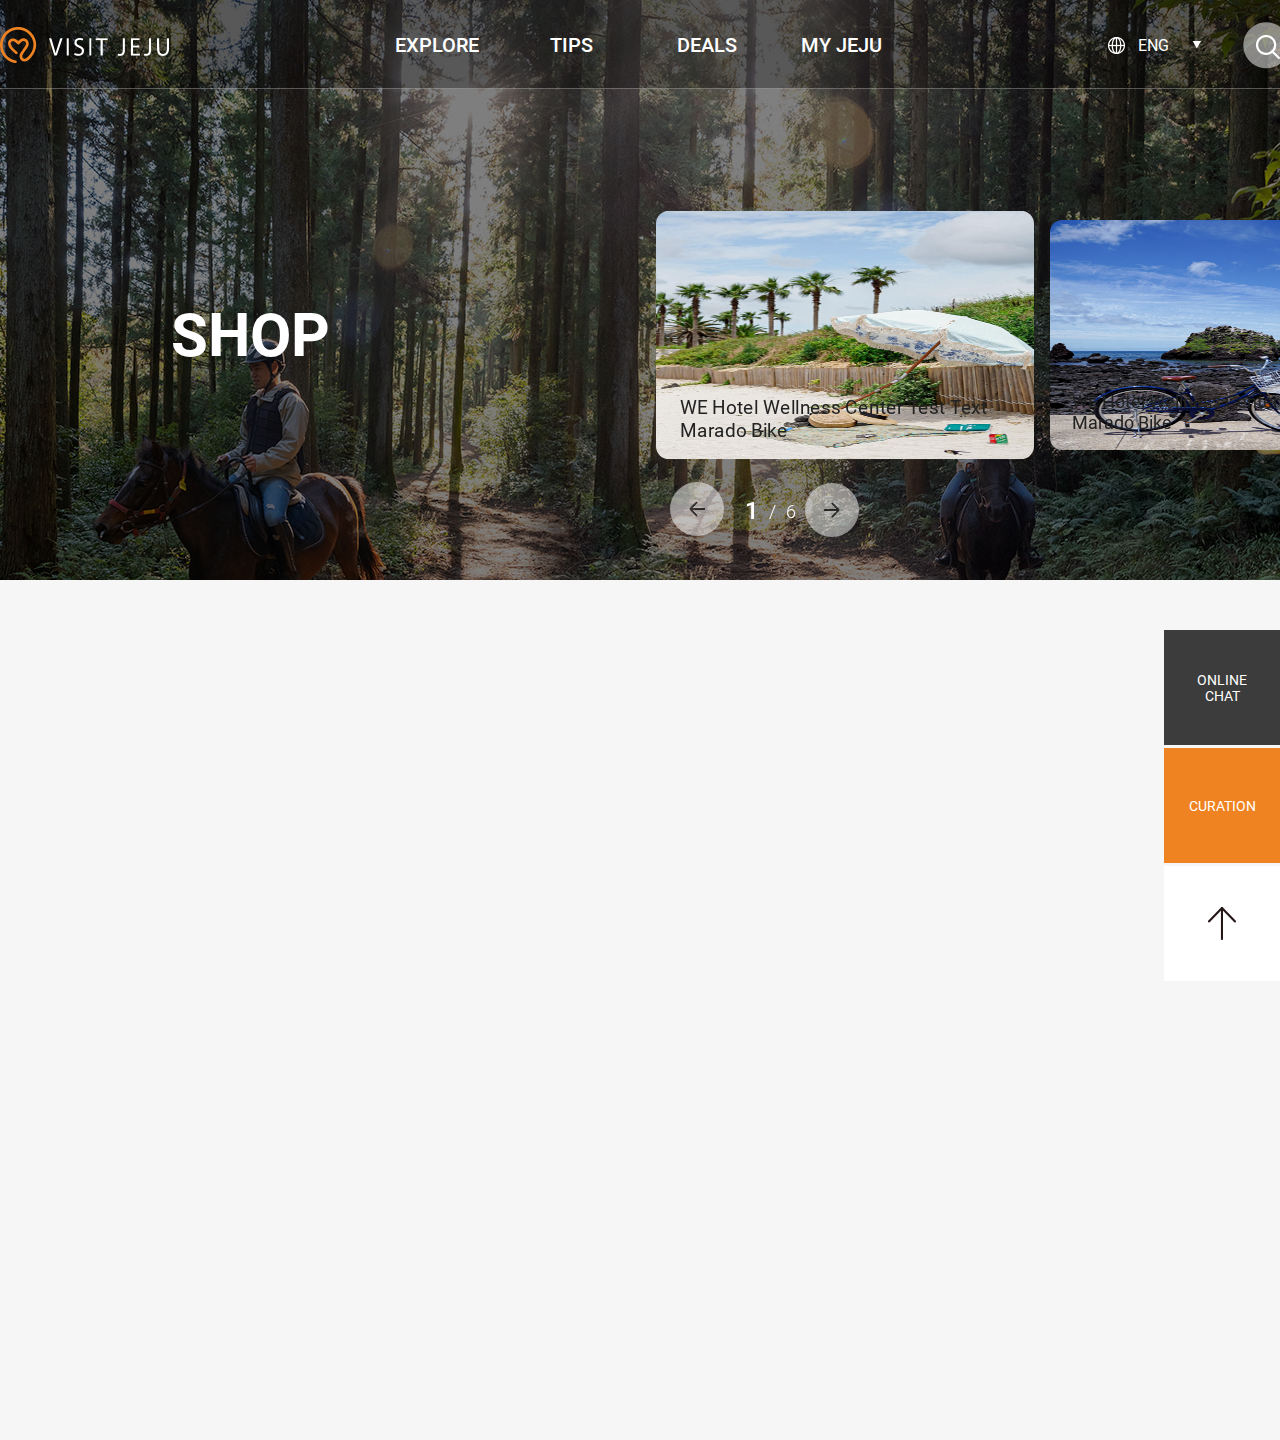
==== sub.html @ ca95b4e3 "css 정리" ====
<!DOCTYPE html>
<html lang="ko">

<head>
	<meta charset="utf-8">
	<title>VISIT JEJU</title>
	<meta http-equiv="X-UA-Compatible" content="IE=edge">
	<meta name="viewport" content="width=device-width, initial-scale=1" />
	<meta name="author" content="VISIT JEJU" />
	<meta name="subject" content="VISIT JEJU">
	<meta name="keywords" content="VISIT JEJU">
	<meta name="description" content="VISIT JEJU">

	<meta property="og:title" content="VISIT JEJU" />
	<meta property="og:description" content="VISIT JEJU" />
	<meta property="og:type" content="website" />
	<meta property="og:url" content="" />
	<link rel="stylesheet" href="js/lib/swiper.min.css">
	<link rel="stylesheet" href="js/lib/owl.carousel.min.css">
	<link rel="stylesheet" href="js/lib/owl.theme.default.min.css"> 
	<link rel="stylesheet" href="styles-overseas/common/general.css">

	<!-- Common Library -->
	<script type="text/javascript" src="js/lib/jquery-3.4.1.min.js"></script>
	<script type="text/javascript" src="js/lib/swiper.min.js"></script>
	<script type="text/javascript" src="js/lib/owl.carousel.js"></script>
	<script type="text/javascript" src="js/ui.js"></script>
</head>

<body class="sub">
	<div class="wrapper">
		<!-- header -->
		<header class="header">
			<div class="inner-conts">
				<h1 class="logo"><a href="#none">VISIT JEJU</a></h1>
				<!-- GNB -->
				<nav id="gnb">
					<ul class="depth01">
						<li>
							<a href="#none">EXPLORE</a>
							<div class="depth02">
								<ul>
									<li><a href="#none"><img src="image/nav_01.png" alt=""><span>Nature</span></a></li>
									<li><a href="#none"><img src="image/nav_02.png" alt=""><span>Attraction</span></a></li>
									<li><a href="#none"><img src="image/nav_03.png" alt=""><span>Art&Culture</span></a></li>
									<li><a href="#none"><img src="image/nav_04.png" alt=""><span>Experience</span></a></li>
									<li><a href="#none"><img src="image/nav_05.png" alt=""><span>Festival &Event</span></a></li>
									<li><a href="#none"><img src="image/nav_06.png" alt=""><span>Food&Drink</span></a></li>
									<li><a href="#none"><img src="image/nav_07.png" alt=""><span>Stay</span></a></li>
									<li><a href="#none"><img src="image/nav_08.png" alt=""><span>Shop</span></a></li>
								</ul>
							</div>
						</li>
						<li>
							<a href="#none">TIPS</a>
							<div class="depth02">
								<ul>
									<li><a href="#none"><img src="image/nav2_01.png" alt=""><span>About Jeju</span></a></li>
									<li><a href="#none"><img src="image/nav2_02.png" alt=""><span>Access</span></a></li>
									<li><a href="#none"><img src="image/nav2_03.png" alt=""><span>Travel Pointers</span></a></li>
									<li><a href="#none"><img src="image/nav2_04.png" alt=""><span>Itineraries</span></a></li>
									<li><a href="#none"><img src="image/nav2_05.png" alt=""><span>Guide & Maps</span></a></li>
									<li><a href="#none"><img src="image/nav2_06.png" alt=""><span>Multimedia</span></a></li>
									<li><a href="#none"><img src="image/nav2_07.png" alt=""><span>News</span></a></li>
									<li><a href="#none"><img src="image/nav2_08.png" alt=""><span>Theme Map</span></a></li>
								</ul>
							</div>
						</li>
						<li>
							<a href="#none">DEALS</a>
							<div class="depth02">
								<ul>
									<li><a href="#none"><img src="image/nav3_01.png" alt=""><span>EVPASS</span></a></li>
									<li><a href="#none"><img src="image/nav3_02.png" alt=""><span>Dazayo</span></a></li>
									<li><a href="#none"><img src="image/nav3_03.png" alt=""><span>YourFarm</span></a></li>
									<li><a href="#none"><img src="image/nav3_04.png" alt=""><span>ZERO POINT TRAIL</span></a></li>
									<li><a href="#none"><img src="image/nav3_05.png" alt=""><span>LugStay</span></a></li>
									<li><a href="#none"><img src="image/nav3_06.png" alt=""><span>Jeju Horse Lab</span></a></li>
									<li><a href="#none"><img src="image/nav3_07.png" alt=""><span>DiscoveryJEJU</span></a></li>
									<li><a href="#none"><img src="image/nav3_08.png" alt=""><span>UMU</span></a></li>
								</ul>
							</div>
						</li>
						<li>
							<a href="#none">MY JEJU</a>
							<div class="depth02">
								<ul class="menu4-wrap">
									<li><a href="#none"><img src="image/nav4_01.png" alt=""><span>My Profile</span></a></li>
									<li><a href="#none"><img src="image/nav4_02.png" alt=""><span>My Trip</span></a></li>
									<li><a href="#none"><img src="image/nav4_03.png" alt=""><span>My Map</span></a></li>
									<li><a href="#none"><img src="image/nav4_04.png" alt=""><span>My Place</span></a></li>
									<li><a href="#none"><img src="image/nav4_05.png" alt=""><span>My Itineraries</span></a></li>
									<li><a href="#none"><img src="image/nav4_06.png" alt=""><span>Reviews</span></a></li>
								</ul>
							</div>
						</li>
					</ul>
				</nav>
				<!--// GNB -->

				<div class="language-wrap">
					<button type="button" class="language-btn">ENG</button>
					<div class="select">
						<a href="#none">ENG</a>
						<a href="#none">KOR</a>
					</div>
					<button type="button" class="btn-search"><i class="hidden">search</i></button>
				</div>
			</div>


			<!--검색-->
			<div class="search-wrap">
				<div class="inner">
					<p class="hidden">LOOKING FOR SOMETHING?</p>
					<div class="search-area">
						<div class="search-form">
							<p><input type="text" id="search-inp" placeholder="Enter a search term"></p>
							<button type="button"><i class="hidden">search</i></button>
						</div>

						<div class="tag-area">
							<div class="inner">
								<div class="tag-wrap">
									<button type="button">#surfing</button>
									<button type="button">#hydrangea</button>
									<button type="button">#publicbus</button>
									<button type="button">#WorldHeritageFestival</button>
									<button type="button">#ViewPoint</button>
									<button type="button">#olletracking	</button>
									<button type="button">#surfing</button>
									<button type="button">#hydrangea</button>
									<button type="button">#publicbus</button>
									<button type="button">#WorldHeritageFestival</button>
									<button type="button">#surfing</button>
									<button type="button">#hydrangea</button>
									<button type="button">#publicbus</button>
									<button type="button">#WorldHeritageFestival</button>
									<button type="button">#ViewPoint</button>
									<button type="button">#olletracking	</button>
									<button type="button">#surfing</button>
									<button type="button">#hydrangea</button>
									<button type="button">#publicbus</button>
									<button type="button">#WorldHeritageFestival</button>
								</div>
								<div class="btrn-wrap">
									<button type="button" class="btn-more"><i>MORE +</i></button>
								</div>
							</div>
						</div>
					</div>
					<button type="button" class="btn-close"><i class="hidden">close</i></button>
				</div>
			</div>
			<!--// 검색 -->
		</header>
		<!--  // header -->

		<div class="sub-visual-wrap">

			<div class="visualView">
				<div class="outline">
					<div class="item-wrap-bg wrap01">
						<div class="item-wrap">
							<p>
								<span>
									<strong>SHOP</strong>
								</span> 
							</p>
							<div class="slide-wrap"> 
								<!--visualthumb01-->
								<div class="swiper-container visual-thumb visualthumb01">
									<div class="swiper-wrapper">
										<div class="swiper-slide">
											<a href="#none">
												<img src="image/temp/img_4.png" alt="">
												<p>WE Hotel Wellness Center Test Text
													Marado Bike</p>
											</a>
										</div>
										<div class="swiper-slide">
											<a href="#none">
												<img src="image/temp/img_5.png" alt="">
												<p>WE Hotel Wellness Center Test Text
													Marado Bike</p>
											</a>
										</div>
										<div class="swiper-slide">
											<a href="#none">
												<img src="image/temp/img_6.png" alt="">
												<p>#Suwolbong</p>
											</a>
										</div>
										<div class="swiper-slide">
											<a href="#none">
												<img src="image/temp/img_6.png" alt="">
												<p>#Suwolbong</p>
											</a>
										</div> 
										<div class="swiper-slide">
											<a href="#none">
												<img src="image/temp/img_6.png" alt="">
												<p>#Suwolbong</p>
											</a>
										</div> 
										<div class="swiper-slide">
											<a href="#none">
												<img src="image/temp/img_4.png" alt="">
												<p>#Suwolbong</p>
											</a>
										</div>
									</div>
									<div class="swiper-buttons">
										<div class="swiper-button-prev"></div>
										<div class="swiper-button-next"></div>
									</div>
									<div class="swiper-pagination"></div>
								</div>
								<!--// visualthumb01-->
							</div>
						</div>
					</div>
				</div>

			</div>
		</div>

		<!-- container -->
		<div class="container">

			서브임미다

		</div>
		<!--  // container -->

		<div id="quick01" class="quick-wrap">
			<button type="button" class="btn-online"><i>ONLINE<br>CHAT</i></button>
			<button type="button" class="btn-curation"><i>CURATION</i></button>
			<button type="button" class="btn-top"><i class="hidden">TOP</i></button>
			<div class="curation-cont">
				<p>If you input some basic information below, we will provide you with big data-based recommended travel information.</p>
				<div class="gender-wrap">
					<strong>GENDER</strong>
					<input type="radio" id="radio" name="radio"><label for="radio">Male</label>
					<input type="radio" id="radio1" name="radio"><label for="radio1">Female</label>
				</div>
				<div class="age-wrap">
					<strong>AGE</strong>
					<input type="radio" id="radio2" name="radio2"><label for="radio2">10s</label>
					<input type="radio" id="radio3" name="radio2"><label for="radio3">20s</label>
					<input type="radio" id="radio4" name="radio2"><label for="radio4">30s</label>
					<input type="radio" id="radio5" name="radio2"><label for="radio5">40s</label>
					<input type="radio" id="radio6" name="radio2"><label for="radio6">50s</label>
					<input type="radio" id="radio7" name="radio2"><label for="radio7">over 60</label>
				</div>
				<button type="button" class="btn-close"><i class="hidden">close</i></button>
			</div>
		</div>


		<!-- footer -->
		<footer class="footer">
			<div class="footer-info">
				<div class="footer-inner">
					<div class="phone-area">
						<strong>Jeju Tourist Information Center</strong>
						<p>
							<em>064)</em>
							<strong>740-6000</strong>
						</p>
						<div class="icon-menu">
							<a href="#none"><span>menu1</span></a>
							<a href="#none"><span>menu2</span></a>
							<a href="#none"><span>menu3</span></a>
							<a href="#none"><span>menu4</span></a>
							<a href="#none"><span>menu5</span></a>
						</div>
					</div>
					<div class="foot-nav">
						<ul class="depth01">
							<li>
								<a href="#none">EXPLORE</a>
								<ul class="depth02">
									<li><a href="#none">Nature</a></li>
									<li><a href="#none">Cities</a></li>
									<li><a href="#none">Art&Culture</a></li>
									<li><a href="#none">Experience</a></li>
									<li><a href="#none">Festival &Event</a></li>
									<li><a href="#none">Food&Drink</a></li>
									<li><a href="#none">Stay</a></li>
									<li><a href="#none">Shop</a></li>
								</ul>
							</li>
							<li>
								<a href="#none">TIPS</a>
								<ul class="depth02">
									<li><a href="#none">About Jeju
									<li><a href="#none">How to Come to jeju</a></li>
									<li><a href="#none">Jeju Tour Information</a></li>
									<li><a href="#none">Jeju Tips</a></li>
									<li><a href="#none">Itineraries</a></li>
									<li><a href="#none">Guide&Maps</a></li>
									<li><a href="#none">Jeju Videos</a></li>
									<li><a href="#none">Night Life</a></li>
								</ul>
							</li>
							<li>
								<a href="#none">DEALS</a>
								<ul class="depth02">
									<li><a href="#none">J - Startup</a></li>
								</ul>
							</li>
							<li>
								<a href="#none">MY JEJU</a>
								<ul class="depth02">
									<li><a href="#none">My Profile</a></li>
									<li><a href="#none">My Trip</a></li>
									<li><a href="#none">My Map</a></li>
									<li><a href="#none">My Place</a></li>
									<li><a href="#none">My Itineraries</a></li>
									<li><a href="#none">Reviews</a></li>
								</ul>
							</li>
						</ul>
					</div>
				</div>
			</div>

			<div class="inner">
				<div class="foot-menu-wrap">
					<ul class="foot-menu">
						<li><a href="#none">Terms of Use</a></li>
						<li><a href="#none">Jeju Tourism Inquiries</a></li>
						<li><a href="#none">Use of Jeju tourism photos</a></li>
						<li><a href="#none">Jeju News</a></li>
					</ul>
					<p>Jeju Welcome Center, 23 Seondeok-ro, Jeju City, Jeju Special Self-Governing Province 63122, Republic of Korea<br>
						Tourist inquiries: Jeju Tourism OrganizationTel : 064-740-6000~1FAX : 064-740-6090Business registration number: 616-82-21432<br>
						Report tourism inconveniences: Dial 120 (no prefix required) for Jeju Information Call Center</p>
					<p class="color">Copyright©Jeju Tourism Organization, All rights reserved.</p>
					<p class="color">Please note that the JTO does not permit the unauthorized collection of email addresses posted on our website <br>
						by anyone through e-mail collection programs or other technical devices without proper approval. <br>
						Those who violate this provision will be subject to criminal punishment under the Act on Information Communications Network.</p>
				</div>

				<div class="foot-info">
					 <div class="sns-area">
						 <p>VISIT JEJU APP</p>
						 <a href="#none" class="android">Android</a>
						 <a href="#none" class="ios">IOS</a>
					 </div>
					 <div class="banner-area">
						 <img src="image/foot_icon.png" alt="">
					 </div>
				</div>
			</div>
		</footer>
		<!--// footer -->
	</div>


	<script>
	// (doc: https://swiperjs.com/api/)
	// notice
	var swiper = new Swiper(".noticeSwiper", {
		direction: "vertical",
		navigation: {
			nextEl: ".noticeSwiper .swiper-button-next",
			prevEl: ".noticeSwiper .swiper-button-prev",
		},
		pagination: {
		el: ".swiper-pagination",
		clickable: false,
		},
	});

	// Tourist
	let swiperLeng2 = $('.townSwiper .swiper-slide').length;//데이터 갯수
	$('.townSwiper .total-number').text(swiperLeng2);
	var swiper = new Swiper(".townSwiper", {
		slidesPerView: "auto",
		centeredSlides: true,
		spaceBetween: 30,

		loop: false,
		navigation: {
			nextEl: ".townSwiper .swiper-button-next",
			prevEl: ".townSwiper .swiper-button-prev",
		},
		on: {
			slideChangeTransitionStart: function () {
				let currentIndex = $('.townSwiper .swiper-slide-active').index();
				if (currentIndex === (swiperLeng2 + 1)) { currentIndex = 1 }
				$('.townSwiper .current-number').text(currentIndex + 1);
			}
		},
	});

	// wellness
	var swiper = new Swiper(".wellnessSwiper", {
		loop: false,
		spaceBetween: 0,
		slidesPerView: 4,
		freeMode: true,
		watchSlidesProgress: true,
	});
      var swiper2 = new Swiper(".wellnessSwiper2", {
        loop: false,
        spaceBetween: 0,
		pagination: {
			el: '.swiper-pagination',
		},
        navigation: {
          nextEl: ".wellnessSwiper2 .swiper-button-next",
          prevEl: ".wellnessSwiper2 .swiper-button-prev",
        },
        thumbs: {
          swiper: swiper,
        },
    });



	// visual 
	var swiper = new Swiper(".visualthumb01", {
		slidesPerView: "auto",
        loop: true,
        spaceBetween: 0, 
		pagination: {
			el: '.visualthumb01 .swiper-pagination',
			type: "fraction",
		},
        navigation: {
          nextEl: ".visualthumb01 .swiper-button-next",
          prevEl: ".visualthumb01 .swiper-button-prev",
        }, 
    });
 
	</script>

</body>

</html>
---- styles-overseas/common/general.css ----
@charset "UTF-8";
@import url("./content_yoon.css");
@import url("./content_ham.css");
@import url("./content_etribe.css");
@import url("./new.css");
@import url("./_modify.css");
@import url("./new_mal_style.css");
@import url("./board.css");
@import url("./hotplace_slide.css");
@import url("./pop_slider.css");
@import url("./add.css");
@font-face {
  font-family: 'Roboto';
  font-style: normal;
  font-weight: 100;
  src: url(../../fonts/Roboto-Thin.woff2) format("woff2"), url(../../fonts/Roboto-Thin.woff) format("woff"), url(../../fonts/Roboto-Thin.otf) format("opentype");
}

@font-face {
  font-family: 'Roboto';
  font-style: normal;
  font-weight: 300;
  src: url(../../fonts/Roboto-Light.woff2) format("woff2"), url(../../fonts/Roboto-Light.woff) format("woff"), url(../../fonts/Roboto-Light.otf) format("opentype");
}

@font-face {
  font-family: 'Roboto';
  font-style: normal;
  font-weight: 400;
  src: url(../../fonts/Roboto-Regular.woff2) format("woff2"), url(../../fonts/Roboto-Regular.woff) format("woff"), url(../../fonts/Roboto-Regular.otf) format("opentype");
}

@font-face {
  font-family: 'Roboto';
  font-style: normal;
  font-weight: 500;
  src: url(../../fonts/Roboto-Medium.woff2) format("woff2"), url(../../fonts/Roboto-Medium.woff) format("woff"), url(../../fonts/Roboto-Medium.otf) format("opentype");
}

@font-face {
  font-family: 'Roboto';
  font-style: normal;
  font-weight: 700;
  src: url(../../fonts/Roboto-Bold.woff2) format("woff2"), url(../../fonts/Roboto-Bold.woff) format("woff"), url(../../fonts/Roboto-Bold.otf) format("opentype");
}

/* nanum square - regular */
@font-face {
  font-family: 'NanumSquare';
  src: url("/fonts/nanumsquarer.eot");
  src: url("/fonts/nanumsquarer.eot?#iefix") format("embedded-opentype"), url("/fonts/nanumsquarer.woff2") format("woff2"), url("/fonts/nanumsquarer.woff") format("woff"), url("/fonts/nanumsquarer.ttf") format("truetype"), url("/fonts/nanumsquarer.svg#nanumsquarerregular") format("svg");
  font-weight: 400;
}

/* nanum square - bold */
@font-face {
  font-family: 'NanumSquare';
  src: url("/fonts/nanumsquareb.eot");
  src: url("/fonts/nanumsquareb.eot?#iefix") format("embedded-opentype"), url("/fonts/nanumsquareb.woff2") format("woff2"), url("/fonts/nanumsquareb.woff") format("woff"), url("/fonts/nanumsquareb.ttf") format("truetype"), url("/fonts/nanumsquareb.svg#nanumsquarebregular") format("svg");
  font-weight: 800;
}

/* 
html, body, blockquote, caption, dl, dd, dt, div, fieldset, form, frame, h1, h2, h3, h4, h5, h6, hr, iframe, input, legend, li, object, ol, p,
pre, q, select, table, textarea, ul, tr, td, button{margin:0; padding:0; font-family: "NanumSquare", "Nanum Gothic", "나눔고딕", "맑은 고딕", "Malgun Gothic", "Open Sans", "Dotum", "돋움", arial, sans-serif}


div.jp, .jp blockquote, .jp body, .jp button, .jp caption, .jp dd, .jp div, .jp dl, .jp dt, .jp fieldset, .jp form, .jp frame, .jp h1, .jp h2, .jp h3, .jp h4, .jp h5, .jp h6, .jp hr, .jp html, .jp iframe, .jp input, .jp legend, .jp li, .jp object, .jp ol, .jp p, .jp pre, .jp q, .jp select, .jp table, .jp td, .jp textarea, .jp tr, .jp ul {
    font-family: “ヒラギノ角ゴ Pro W3”, “Hiragino Kaku Gothic Pro”,Osaka, “メイリオ”, Meiryo, “ＭＳ Ｐゴシック”, NanumSquare, Nanum Gothic, “나눔스퀘어”, “나눔고딕”, “MS PGothic”, “맑은고딕”, “malgun gothic”, “돋움”, dotum, sans-serif;
}
div.en, .en blockquote, .en body, .en button, .en caption, .en dd, .en div, .en dl, .en dt, .en fieldset, .en form, .en frame, .en h1, .en h2, .en h3, .en h4, .en h5, .en h6, .en hr, .en html, .en iframe, .en input, .en legend, .en li, .en object, .en ol, .en p, .en pre, .en q, .en select, .en table, .en td, .en textarea, .en tr, .en ul {
    font-family: "Roboto", “나눔스퀘어”, “나눔고딕”, "NanumGothic", "Malgun Gothic", "맑은고딕", sans-serif;
}
div.cn, .cn blockquote, .cn body, .cn button, .cn caption, .cn dd, .cn div, .cn dl, .cn dt, .cn fieldset, .cn form, .cn frame, .cn h1, .cn h2, .cn h3, .cn h4, .cn h5, .cn h6, .cn hr, .cn html, .cn iframe, .cn input, .cn legend, .cn li, .cn object, .cn ol, .cn p, .cn pre, .cn q, .cn select, .cn table, .cn td, .cn textarea, .cn tr, .cn ul {
    font-family: "Roboto", Arial, "Microsoft Yahei","微软雅黑", STXihei, "华文细黑", “나눔스퀘어”, “나눔고딕”, sans-serif;
}
div.zh, .zh blockquote, .zh body, .zh button, .zh caption, .zh dd, .zh div, .zh dl, .zh dt, .zh fieldset, .zh form, .zh frame, .zh h1, .zh h2, .zh h3, .zh h4, .zh h5, .zh h6, .zh hr, .zh html, .zh iframe, .zh input, .zh legend, .zh li, .zh object, .zh ol, .zh p, .zh pre, .zh q, .zh select, .zh table, .zh td, .zh textarea, .zh tr, .zh ul {
    font-family: "Roboto", Arial, "Microsoft Yahei","微软雅黑", STXihei, "华文细黑", “나눔스퀘어”, “나눔고딕”, sans-serif;
}
div.my, .my blockquote, .my body, .my button, .my caption, .my dd, .my div, .my dl, .my dt, .my fieldset, .my form, .my frame, .my h1, .my h2, .my h3, .my h4, .my h5, .my h6, .my hr, .my html, .my iframe, .my input, .my legmyd, .my li, .my object, .my ol, .my p, .my pre, .my q, .my select, .my table, .my td, .my textarea, .my tr, .my ul {
    font-family: "Roboto", “나눔스퀘어”, “나눔고딕”, "NanumGothic", "Malgun Gothic", "맑은고딕", sans-serif;
} */
html, body {
  height: 100%;
}

html {
  overflow-y: scroll;
  font-size: 10px;
}

html.en {
  font-family: "Roboto", “나눔스퀘어”, “나눔고딕”, "NanumGothic", "Malgun Gothic", "맑은고딕", sans-serif;
}

body {
  font-size: 1.4rem;
  color: #333;
  -webkit-text-size-adjust: none;
}

address, em {
  font-style: normal;
}

caption, legend {
  font-size: 1px;
  line-height: 0;
  height: 0;
  overflow: hidden;
}

a,
a:link,
a:hover,
a:visited,
a:active {
  color: inherit;
  text-decoration: none;
}

ul, ol {
  list-style: none;
}

img, table, fieldset, a {
  border: 0;
}

table {
  width: 100%;
  border: 0;
  border-spacing: 0;
  border-collapse: collapse;
}

article, aside, canvas, details, figcaption, figure, footer, header, hgroup, nav, menu, nav, section {
  display: block;
}

button {
  border: 0;
  background: none;
  font-family: inherit;
  font-size: inherit;
  color: inherit;
  cursor: pointer;
  text-transform: inherit;
}

textarea {
  resize: none;
}

/* reset */
a, abbr, acronym, address, applet, article, aside, audio, b, big, blockquote, body, canvas, caption, center, cite, code, dd, del, details, dfn, div, dl, dt, em, embed, fieldset, figcaption, figure, footer, form,
h1, h2, h3, h4, h5, h6, header, hgroup, html, i, iframe, img, ins, kbd, label, legend, li, mark, menu, nav, object, ol, output, p, pre, q, ruby, s, samp, section, small, span, strike, strong, sub, summary, sup,
table, tbody, td, tfoot, th, thead, time, tr, tt, u, ul, var, video {
  margin: 0;
  padding: 0;
  border: 0;
  -webkit-box-sizing: border-box;
          box-sizing: border-box;
}

article, aside, details, dt, figcaption, figure, footer, header, hgroup, main, menu, nav, section, summary {
  display: block;
}

audio, canvas, progress, video {
  display: inline-block;
  vertical-align: baseline;
}

blockquote, q {
  quotes: none;
}

blockquote:after, blockquote:before, q:after, q:before {
  content: '';
  content: none;
}

hr {
  display: block;
}

ol, ul {
  list-style: none;
}

table {
  border-spacing: 0;
  border-collapse: collapse;
}

abbr[title] {
  border-bottom: 1px dotted;
}

mark {
  background: #ff0;
  color: #000;
}

sub, sup {
  position: relative;
  vertical-align: baseline;
  line-height: 0;
}

sup {
  top: -.5em;
}

sub {
  bottom: -.25em;
}

svg:not(:root) {
  overflow: hidden;
}

pre, textarea {
  overflow: auto;
}

/* --- 기본설정 --- */
* {
  -webkit-box-sizing: border-box;
          box-sizing: border-box;
  -webkit-tap-highlight-color: rgba(0, 0, 0, 0);
}

::-webkit-input-placeholder {
  font-size: inherit;
  color: #888;
}

::-moz-placeholder {
  font-size: inherit;
  opacity: 1;
}

html {
  font-size: 10px;
  height: 100%;
  -ms-text-size-adjust: 100%;
  -webkit-text-size-adjust: 100%;
  scroll-behavior: smooth;
}

body {
  font-size: 1.4rem;
  height: 100%;
  font-family: 'Roboto';
  font-weight: 400;
  color: #222;
}

strong {
  font-weight: 800;
}

em, b, i {
  font-style: normal;
}

a {
  cursor: pointer;
  background-color: transparent;
  color: inherit;
}

a, label, span {
  display: inline-block;
}

a, a:hover {
  text-decoration: none;
}

a, button, [role=button], [role=tab], main.ios {
  cursor: pointer;
}

mark {
  margin: 0;
  padding: 0;
  background-color: transparent;
}

button, input {
  outline: none;
}

/* --- 공통요소 --- */
.block {
  display: block !important;
}

.clearfix {
  *zoom: 1;
}

.clearfix:after, .clearfix:before {
  display: table;
  line-height: 0;
  content: '';
}

.clearfix:after {
  clear: both;
}

.hidden {
  position: absolute;
  overflow: hidden;
  clip: rect(0, 0, 0, 0);
  width: 1px;
  height: 1px;
  margin: -1px;
  padding: 0;
  border: 0;
}

caption {
  overflow: hidden;
  clip: rect(0, 0, 0, 0);
  width: 1px;
  height: 1px;
  margin: -1px;
  padding: 0;
  border: 0;
}

button, html input[type=button], html input[type=reset], html input[type=submit] {
  cursor: pointer;
  -webkit-appearance: button;
  border-radius: 0;
}

button, input, optgroup, select, textarea {
  margin: 0;
  font: inherit;
  color: inherit;
}

button, select {
  text-transform: none;
}

button[disabled], html input[disabled] {
  cursor: default;
}

button::-moz-focus-inner, input::-moz-focus-inner {
  padding: 0;
  border: 0;
}

input {
  line-height: normal;
}

input[type=checkbox], input[type=radio] {
  -webkit-box-sizing: border-box;
          box-sizing: border-box;
  padding: 0;
  vertical-align: middle;
}

input[type=number]::-webkit-inner-spin-button, input[type=number]::-webkit-outer-spin-button {
  height: auto;
}

input[type=search] {
  -webkit-appearance: textfield;
}

input[type=search]::-webkit-search-cancel-button, input[type=search]::-webkit-search-decoration {
  -webkit-appearance: none;
}

optgroup {
  font-weight: bold;
}

label + input {
  margin-left: .4rem;
}

button {
  margin: 0;
  padding: 0;
  cursor: pointer;
  border: 0;
  background: 0 0;
}

input[type=checkout], input[type=radio] {
  margin-right: .4rem;
  padding: .5rem .5rem .3rem;
  border: 0;
}

input[type=search] {
  -webkit-box-sizing: content-box;
          box-sizing: content-box;
}

input[type=file], input[type=number], input[type=password], input[type=tel], input[type=text] {
  width: 100%;
  height: 3.4rem;
  border-radius: .4rem;
  margin: 0;
  padding: 0 1rem;
  border: solid 1px #d6d6e3;
  -webkit-box-shadow: 0 2px 4px 0 rgba(0, 0, 0, 0.04);
          box-shadow: 0 2px 4px 0 rgba(0, 0, 0, 0.04);
}

input:focus {
  border: solid 1px #222;
}

select {
  font-size: 1.6rem;
  font-weight: 500;
  padding: .4rem 3.5rem .4rem 1.2rem;
  border: 0;
  border-radius: .6rem;
  color: #fff;
  -webkit-appearance: none;
     -moz-appearance: none;
          appearance: none;
  background: url("../../image/arrow_down.png") no-repeat 100% 50%;
  outline: none;
}

select::-ms-expand {
  display: none;
}

select[option] {
  color: #000;
}

input[type=checkbox],
input[type=radio] {
  opacity: 0;
  margin-left: 0;
  position: absolute;
  /* z-index:-1 */
}

input[type=radio] + label {
  display: inline-block;
  line-height: 2rem;
  padding: 0 2rem 0 2.6rem;
  cursor: pointer;
  position: relative;
  font-size: 1.4rem;
}

input[type=radio] + label:last-of-type {
  padding: 0 0 0 2.6rem;
}

input[type=radio] + label:after {
  content: '';
  display: inline-block;
  border-radius: 2.4rem;
  width: 2rem;
  height: 2rem;
  position: absolute;
  top: 0;
  left: 0;
  background: url("../../image/icon_radio_off.png") no-repeat 50% 50%;
}

input[type=radio]:checked + label:after {
  background: url("../../image/icon_radio_on.png") no-repeat 50% 50%;
}

input[type=radio]:checked:disabled + label:after,
input[type=radio]:disabled + label:after {
  background: url("../../image/icon_radio_on.png") no-repeat 50% 50%;
}

/* common */
.section h2 {
  font-size: 35px;
  font-weight: 400;
  line-height: 1;
}

.section .info {
  margin-top: 20px;
  font-size: 20px;
  color: #8A8B8B;
  line-height: 1;
}

.section .tab {
  margin-top: 30px;
}

/*padding-top*/
.pt0 {
  padding-top: 0 !important;
}

.pt3 {
  padding-top: 3px !important;
}

.pt4 {
  padding-top: 4px !important;
}

.pt5 {
  padding-top: 5px !important;
}

.pt7 {
  padding-top: 7px !important;
}

.pt8 {
  padding-top: 8px !important;
}

.pt9 {
  padding-top: 9px !important;
}

.pt10 {
  padding-top: 10px !important;
}

.pt15 {
  padding-top: 15px !important;
}

.pt20 {
  padding-top: 20px !important;
}

.pt25 {
  padding-top: 25px !important;
}

.pt30 {
  padding-top: 30px !important;
}

.pt40 {
  padding-top: 40px !important;
}

.pt45 {
  padding-top: 45px !important;
}

.pt50 {
  padding-top: 50px !important;
}

.pt70 {
  padding-top: 70px !important;
}

.pt90 {
  padding-top: 90px !important;
}

/*padding-right*/
.pr0 {
  padding-right: 0px !important;
}

.pr13 {
  padding-right: 13px !important;
}

.pr20 {
  padding-right: 20px !important;
}

.pr70 {
  padding-right: 70px !important;
}

/*padding-bottom*/
.pb2 {
  padding-bottom: 2px !important;
}

.pb5 {
  padding-bottom: 5px !important;
}

.pb10 {
  padding-bottom: 10px !important;
}

.pb15 {
  padding-bottom: 15px !important;
}

.pb20 {
  padding-bottom: 20px !important;
}

.pb36 {
  padding-bottom: 35px !important;
}

.pb50 {
  padding-bottom: 50px !important;
}

/*padding-left*/
.pl0 {
  padding-left: 0px !important;
}

.pl1 {
  padding-left: 1px !important;
}

.pl2 {
  padding-left: 2px !important;
}

.pl5 {
  padding-left: 5px !important;
}

.pl6 {
  padding-left: 6px !important;
}

.pl9 {
  padding-left: 9px !important;
}

.pl10 {
  padding-left: 10px !important;
}

.pl15 {
  padding-left: 15px !important;
}

.pl20 {
  padding-left: 20px !important;
}

.pl25 {
  padding-left: 25px !important;
}

.pl30 {
  padding-left: 30px !important;
}

.pl30 {
  padding-left: 30px !important;
}

/*margin-top*/
.mt0 {
  margin-top: 0px !important;
}

.mt2 {
  margin-top: 2px !important;
}

.mt3 {
  margin-top: 3px !important;
}

.mt5 {
  margin-top: 5px !important;
}

.mt7 {
  margin-top: 7px !important;
}

.mt10 {
  margin-top: 10px !important;
}

.mt15 {
  margin-top: 15px !important;
}

.mt20 {
  margin-top: 20px !important;
}

.mt25 {
  margin-top: 25px !important;
}

.mt30 {
  margin-top: 30px !important;
}

.mt35 {
  margin-top: 35px !important;
}

.mt40 {
  margin-top: 40px !important;
}

.mt45 {
  margin-top: 45px !important;
}

.mt50 {
  margin-top: 50px !important;
}

.mt60 {
  margin-top: 60px !important;
}

.mt70 {
  margin-top: 70px !important;
}

.mt90 {
  margin-top: 90px !important;
}

.mt100 {
  margin-top: 100px !important;
}

/*margin-right*/
.mr0 {
  margin-right: 0 !important;
}

.mr5 {
  margin-right: 5px !important;
}

.mr10 {
  margin-right: 10px !important;
}

.mr15 {
  margin-right: 15px !important;
}

.mr20 {
  margin-right: 20px !important;
}

.mr25 {
  margin-right: 25px !important;
}

.mr30 {
  margin-right: 30px !important;
}

.mr40 {
  margin-right: 40px !important;
}

.mr50 {
  margin-right: 50px !important;
}

.mr60 {
  margin-right: 60px !important;
}

.mr75 {
  margin-right: 75px !important;
}

.mr80 {
  margin-right: 80px !important;
}

.mr100 {
  margin-right: 100px !important;
}

.mr110 {
  margin-right: 110px !important;
}

/*margin-bottom*/
.mb0 {
  margin-bottom: 0 !important;
}

.mb5 {
  margin-bottom: 5px !important;
}

.mb7 {
  margin-bottom: 7px !important;
}

.mb10 {
  margin-bottom: 10px !important;
}

.mb15 {
  margin-bottom: 15px !important;
}

.mb20 {
  margin-bottom: 20px !important;
}

.mb25 {
  margin-bottom: 25px !important;
}

.mb30 {
  margin-bottom: 30px !important;
}

.mb35 {
  margin-bottom: 35px !important;
}

.mb40 {
  margin-bottom: 40px !important;
}

.mb45 {
  margin-bottom: 45px !important;
}

.mb50 {
  margin-bottom: 50px !important;
}

.mb55 {
  margin-bottom: 55px !important;
}

.mb70 {
  margin-bottom: 70px !important;
}

/*margin-left*/
.ml0 {
  margin-left: 0px !important;
}

.ml1 {
  margin-left: 1px !important;
}

.ml2 {
  margin-left: 2px !important;
}

.ml3 {
  margin-left: 3px !important;
}

.ml5 {
  margin-left: 5px !important;
}

.ml6 {
  margin-left: 6px !important;
}

.ml8 {
  margin-left: 8px !important;
}

.ml9 {
  margin-left: 9px !important;
}

.ml10 {
  margin-left: 10px !important;
}

.ml15 {
  margin-left: 15px !important;
}

.ml20 {
  margin-left: 20px !important;
}

.ml25 {
  margin-left: 25px !important;
}

.ml30 {
  margin-left: 30px !important;
}

.ml35 {
  margin-left: 35px !important;
}

.ml40 {
  margin-left: 40px !important;
}

.ml45 {
  margin-left: 45px !important;
}

.ml50 {
  margin-left: 50px !important;
}

.ml55 {
  margin-left: 55px !important;
}

.ml60 {
  margin-left: 60px !important;
}

.ml75 {
  margin-left: 75px !important;
}

.ml80 {
  margin-left: 80px !important;
}

.ml90 {
  margin-left: 90px !important;
}

.ml100 {
  margin-left: 100px !important;
}

.ml110 {
  margin-left: 110px !important;
}

.ml170 {
  margin-left: 170px !important;
}

.ml180 {
  margin-left: 180px !important;
}

.ml190 {
  margin-left: 190px !important;
}

.ml230 {
  margin-left: 230px !important;
}

.ml240 {
  margin-left: 240px !important;
}

/*float*/
.fl {
  float: left !important;
}

.fr {
  float: right !important;
}

/*img*/
.zero {
  font-size: 0 !important;
  line-height: 0 !important;
}

.right {
  text-align: right !important;
}

.center {
  text-align: center !important;
}

.left {
  text-align: left !important;
}

/*text middle*/
.c_l {
  clear: left !important;
}

.clear {
  clear: both;
}

.clear:after {
  display: block;
  content: "";
  clear: both;
}

.middle {
  vertical-align: middle;
}

.clipping {
  white-space: nowrap;
  text-overflow: ellipsis;
  overflow: hidden;
}

/*font*/
.letter {
  letter-spacing: -1px;
}

.bold {
  font-weight: bold;
}

.normal {
  font-weight: normal;
}

.font_transparent {
  color: transparent;
  font-size: 10px;
}

.white {
  color: white;
}

.black {
  color: black;
}

/*overflow*/
.overflow {
  overflow: hidden;
}

/*게시판 라인 없애기*/
.br_non {
  border-right: 0 !important;
}

.bl_non {
  border-left: 0 !important;
}

.bt_non {
  border-top: 0 !important;
}

.bb_non {
  border-bottom: 0 !important;
}

/*대소문자 변경*/
.uppercase {
  text-transform: uppercase;
}

.lowercase {
  text-transform: lowercase;
}

.capitalize {
  text-transform: capitalize;
}

.bg_non {
  background: none !important;
}

.bg_non_img {
  background-image: none !important;
}

/*position*/
.relative {
  position: relative;
}

.static {
  position: static;
}

/*display*/
.none {
  display: none;
}

.block {
  display: block;
}

.hide {
  overflow: hidden;
  height: 1px;
  width: 1px;
  margin: 0 -1px -1px 0;
  font-size: 0;
  line-height: 0;
}

/*thumnail*/
.thumb_align {
  display: inline-block;
  height: 100%;
  vertical-align: middle;
}

/* button */
a.btn_view {
  display: block;
  width: 184px;
  margin: 26px auto 0;
  border: 2px solid #fff;
  border-radius: 10px;
  font-size: 22px;
  color: #fff;
  line-height: 42px;
  -webkit-box-shadow: -2px 4px 2px 0px rgba(50, 50, 50, 0.33);
  box-shadow: -2px 4px 2px 0px rgba(50, 50, 50, 0.33);
}

.box_confirm {
  width: 73px;
  height: 25px;
  border: 1px solid #ef6d00;
  border-radius: 5px;
  font-size: 14px;
  color: #ef6d00;
  line-height: 25px;
  text-align: center;
}

.box_confirm.no {
  border: 1px solid #959595;
  color: #8A8B8B;
}

.btn {
  display: inline-block;
  padding: 0 30px;
  border: none;
  font-weight: 700;
  color: #fff;
  vertical-align: top;
}

.btn.gray {
  background: #777;
}

.btnS {
  height: 24px;
  padding: 0 10px;
  font-size: 13px;
  line-height: 24px;
}

.btnArrow {
  display: inline-block;
  text-align: center;
  min-width: 46px;
  color: #333 !important;
  border: 1px solid #e2e2e2;
  background: -webkit-gradient(linear, left top, left bottom, from(#fff), to(#f7f7f7));
  background: linear-gradient(to bottom, #fff, #f7f7f7);
}

.btnArrow span {
  display: inline-block;
  width: 3px;
  height: 5px;
  background: url("/image/common/iconArrow.png") no-repeat center;
  margin-left: 5px;
}

/* TAB */
.tab {
  position: relative;
}

.tab li .tab_btn {
  position: absolute;
  top: 0;
  width: 100%;
}

.tab li .tab_btn span {
  display: block;
  position: absolute;
  top: 0;
  width: 100%;
}

.tab li.on .tab_btn {
  background-color: #ef6d00;
}

.tab li .tab_cnt {
  display: none;
}

.tab li.on .tab_cnt {
  display: block;
}

.tab.item_2 li .tab_btn {
  width: 50%;
}

.tab.item_2 li:first-child .tab_btn {
  border-left: 0;
}

.tab.item_2 li.tab1 .tab_btn {
  left: 0;
}

.tab.item_2 li.tab2 .tab_btn {
  left: 50%;
}

.tab.item_3 li .tab_btn {
  width: 33.333333%;
}

.tab.item_3 li:first-child .tab_btn {
  width: 33.333334%;
}

.tab.item_3 li.tab1 .tab_btn {
  left: 0;
}

.tab.item_3 li.tab2 .tab_btn {
  left: 33.333334%;
}

.tab.item_3 li.tab3 .tab_btn {
  left: 66.666667%;
}

.tab.item_5 li .tab_btn {
  width: 20%;
  border-left: 1px solid #ebebeb;
}

.tab.item_5 li:first-child .tab_btn {
  border-left: 0;
}

.tab.item_5 li.tab1 .tab_btn {
  left: 0;
}

.tab.item_5 li.tab2 .tab_btn {
  left: 20%;
}

.tab.item_5 li.tab3 .tab_btn {
  left: 40%;
}

.tab.item_5 li.tab4 .tab_btn {
  left: 60%;
}

.tab.item_5 li.tab5 .tab_btn {
  left: 80%;
}

/* tab_area */
.tab_area .tab_btn {
  float: left;
  width: 33.333333%;
  height: 50px;
  background: url(/image/common/ln_39_1_e5e5e5.png) no-repeat 0 50%;
  background-color: #f4f4f4;
  border-top: 1px solid #e5e5e5;
  border-bottom: 2px solid #ef6d00;
}

.tab_area button:first-child {
  width: 33.333334%;
  background: none;
  background-color: #f4f4f4;
  border-left: 1px solid #e5e5e5;
}

.tab_area.item_2 .tab_btn {
  width: 50%;
}

.tab_area.item_2 button:first-child {
  width: 50%;
}

.tab_area button:last-child {
  border-right: 1px solid #e5e5e5;
}

.tab_area button span {
  font-size: 18px;
  font-weight: 800;
  color: #8A8B8B;
  line-height: 47px;
}

.tab_area button.on {
  background: none;
  background-color: #fff;
  border: 2px solid #ef6d00;
  border-bottom: 0;
}

.tab_area button.on + button {
  background: none;
  background-color: #f4f4f4;
}

.tab_area button.on span {
  color: #ef6d00;
}

.tab_area.item_6 .tab_btn {
  width: 16%;
}

.tab_area.item_6 button:first-child {
  width: 18%;
}

.tab_area.item_6 button:last-child {
  width: 18%;
}

.tab_area.item_6 button.tab_btn6 span {
  display: inline-block;
  background-image: url(/image/common/icon_exReview_NT.png);
  background-repeat: no-repeat;
  background-position: 0px 12px;
  height: 47px;
}

.en .tab_area.item_6 button.tab_btn6 span, .cn .tab_area.item_6 button.tab_btn6 span, .zh .tab_area.item_6 button.tab_btn6 span, .jp .tab_area.item_6 button.tab_btn6 span, .my .tab_area.item_6 button.tab_btn6 span {
  background-image: url(/image/common/icon_exReview_T.png);
  padding-left: 35px;
}

.kr .tab_area.item_6 button.tab_btn6 span {
  padding-left: 80px;
}

.tab_area.item_7 .tab_btn {
  width: 14%;
}

.tab_area.item_7 button:first-child {
  width: 15%;
}

.tab_area.item_7 button:last-child {
  width: 15%;
}

.tab_area.item_7 button.tab_btn6 span {
  display: inline-block;
  background-image: url(/image/common/icon_exReview_NT.png);
  background-repeat: no-repeat;
  background-position: 0px 12px;
  height: 47px;
}

.en .tab_area.item_7 button.tab_btn6 span, .cn .tab_area.item_7 button.tab_btn6 span, .jp .tab_area.item_7 button.tab_btn6 span {
  background-image: url(/image/common/icon_exReview_T.png);
  padding-left: 35px;
}

.kr .tab_area.item_7 button.tab_btn6 span {
  padding-left: 80px;
}

.tab_cont {
  position: relative;
  padding-top: 50px;
}

/* item_section */
.item_section {
  float: left;
  position: relative;
  width: 270px;
  height: 280px;
  margin-left: 27px;
  background: #fff;
  -webkit-box-shadow: 3px 4px 5px 0px rgba(2, 2, 2, 0.2);
          box-shadow: 3px 4px 5px 0px rgba(2, 2, 2, 0.2);
  text-align: center;
}

.item_section .item_top a {
  display: block;
  position: relative;
}

.item_section .item_top a img {
  display: block;
  width: 270px;
  height: 140px;
}

.item_section .item_top .s_day {
  position: absolute;
  top: 0;
  left: 0;
  height: 22px;
  padding: 0 13px;
  background: #333;
  font-size: 13px;
  color: #fff;
  line-height: 22px;
}

.item_section .item_top .s_tit {
  margin-top: 19px;
  font-size: 18px;
  font-weight: 700;
  line-height: 18px;
}

.item_section .item_top .s_theme {
  margin-top: 11px;
  font-size: 14px;
  font-weight: 400;
  line-height: 14px;
}

.item_section .item_top .item_count {
  padding: 15px 14px 8px;
}

.item_section .item_top .item_count span {
  font-size: 12px;
  color: #8A8B8B;
  line-height: 12px;
}

.item_section .item_btm {
  padding-top: 14px;
  border-top: 1px solid #e0e0e0;
  text-align: center;
}

.item_section .item_btm p {
  display: inline-block;
  width: 33.333333%;
  font-size: 12px;
  font-weight: 700;
  color: #666;
  line-height: 16px;
}

.item_section .item_btm p:first-child {
  width: 33.333334%;
}

.item_section .item_btm p.btn_zzim {
  text-align: left;
}

.item_section .item_btm p.btn_cart {
  text-align: right;
}

.item_section .item_btm p a {
  display: inline-block;
  padding-left: 20px;
  font-size: 12px;
  font-weight: 700;
  color: #666;
  line-height: 16px;
}

.item_section .item_btm p.btn_zzim a {
  margin-left: 14px;
  background: url(/image/common/ico_zzim.jpg) no-repeat 0 50%;
}

.item_section .item_btm p.btn_memo a {
  background: url(/image/common/ico_memo.jpg) no-repeat 0 50%;
}

.item_section .item_btm p.btn_cart a {
  margin-right: 14px;
  background: url(/image/common/ico_cart.jpg) no-repeat 0 50%;
}

.item_section .item_btm p span {
  display: inline-block;
  padding-left: 20px;
  font-size: 12px;
  font-weight: 700;
  color: #666;
  line-height: 16px;
}

.item_section .item_btm p.btn_zzim span {
  margin-left: 14px;
  background: url(/image/common/ico_zzim.jpg) no-repeat 0 50%;
}

.item_section .item_btm p.btn_memo span {
  background: url(/image/common/ico_memo.jpg) no-repeat 0 50%;
}

.item_section .item_btm p.btn_cart span {
  margin-right: 14px;
  background: url(/image/common/ico_cart.jpg) no-repeat 0 50%;
}

.item_section .item_del .btn_del_circle {
  position: absolute;
  top: 10px;
  right: 10px;
  width: 20px;
  height: 20px;
  background: url(/image/common/btn_del_circle.png) no-repeat 0 0;
  text-indent: -9999px;
}

.item_section.add {
  width: 268px;
  height: 278px;
  border: 1px solid #ef6d00;
  -webkit-box-shadow: none;
          box-shadow: none;
}

.item_section.add dt {
  padding-top: 54px;
  font-size: 24px;
  font-weight: 700;
  color: #ef6d00;
  line-height: 38px;
}

.item_section.add .btn_add_schedule {
  display: block;
  width: 76px;
  height: 76px;
  margin: 18px auto 0;
  background: url(/image/main/btn_add_schedule.png) no-repeat 0 0;
  text-indent: -9999px;
}

.item_section .item_count_area {
  margin-top: 15px;
}

.item_section .item_count_area p {
  float: left;
  width: 33.333333%;
}

.item_section .item_count_area p:first-child {
  width: 33.333334%;
}

.item_section .item_count_area .ico_type {
  padding-top: 28px;
}

.item_section .item_count_area .ico_type.like {
  display: block;
  background: url(/image/common/ico_like.png) no-repeat 50% 2px;
}

.item_section .item_count_area .ico_type.zzim {
  background: url(/image/common/ico_zzim_l.png) no-repeat 50% 0;
}

.item_section .item_count_area .ico_type.review {
  background: url(/image/common/ico_review.png) no-repeat 50% 0;
}

.item_section .item_count_area .ico_type.cart {
  background: url(/image/common/ico_cart_l.jpg) no-repeat 50% 0;
}

.item_section .item_count_area .ico_type span {
  display: block;
  font-size: 12px;
  font-weight: 400;
  color: #535353;
  line-height: 14px;
}

.item_section .item_count_area .ico_type span.count {
  margin-top: 6px;
  font-size: 13px;
  font-weight: 400;
  color: #8A8B8B;
  line-height: 13px;
}

.item_section .item_count_area .item_count_h_area {
  clear: left;
  width: 100%;
  height: 30px;
  margin-top: 10px;
  background: #f4f4f4;
  font-size: 12px;
  color: #8A8B8B;
  line-height: 30px;
}

.item_section .item_top a .score_area {
  position: absolute;
  top: 150px;
  right: 11px;
  width: 88px;
  height: 15px;
  background: url(/image/common/bg_star_off.png) no-repeat 0 0;
}

.item_section .item_top a .score_area .score_count {
  position: absolute;
  top: 0;
  left: 0;
  width: 0;
  height: 100%;
  font-size: 6px;
  color: transparent;
  line-height: 10px;
  background: url(/image/common/bg_star_on.png) no-repeat 0 0;
}

.item_section .item_review {
  display: table;
  position: relative;
  height: 65px;
  padding: 12px 48px 0 22px;
}

.item_section .item_review p {
  display: -webkit-box;
  overflow: hidden;
  font-size: 12px;
  color: #535353;
  line-height: 18px;
  text-align: left;
  text-overflow: ellipsis;
  -webkit-box-orient: vertical;
  -webkit-line-clamp: 3;
}

.item_section .item_review p .review_tit {
  color: #ef6d00;
}

.item_section .item_review .btn_del_review {
  position: absolute;
  top: 15px;
  right: 25px;
  width: 10px;
  height: 10px;
  background: url(/image/common/btn_del_x.png) no-repeat 0 0;
  text-indent: -9999px;
}

.recommend_area {
  margin-top: 50px;
}

.recommend_area .util_area {
  padding-top: 20px;
  text-align: center;
}

.recommend_area .util_area .kind_list {
  display: inline-block;
}

.recommend_area .util_area .kind_list li {
  float: left;
  padding: 0 20px;
  border-left: 1px solid #d9d9d9;
}

.recommend_area .util_area .kind_list li:first-child {
  border-left: 0;
}

.recommend_area .util_area .kind_list li a {
  font-size: 16px;
  color: #8A8B8B;
  line-height: 16px;
}

.recommend_area .util_area .kind_list li.on a {
  color: #535353;
}

.recommend_area .util_area2 {
  padding-top: 20px;
}

.recommend_area .item_list.type_thumb li {
  float: left;
  margin: 25px 0 0 25px;
}

.recommend_area .item_list.type_thumb li.fst {
  margin-left: 0;
}

.recommend_area .item_list.type_thumb li:nth-child(3n+1) {
  margin-left: 0;
}

.recommend_area .item_list.type_thumb li .item_section {
  float: none;
  overflow: hidden;
  width: 272px;
  height: auto;
  margin: 0;
  text-align: center;
}

.recommend_area .item_list.type_thumb li .item_section .item_top a img {
  width: 272px;
  height: 172px;
}

.recommend_area .item_list.type_thumb li .item_section .item_top a .score_area {
  position: absolute;
  top: 150px;
  right: 11px;
}

.cont_wrap .layer_map_area .tag_txt_area span {
  display: inline-block;
}

.recommend_area .item_list.type_thumb li .item_section .item_top .s_tit {
  overflow: hidden;
  width: 250px;
  margin: 19px auto 0;
  font-size: 22px;
  line-height: 22px;
  text-overflow: ellipsis;
  white-space: nowrap;
}

.recommend_area .item_list.type_thumb li .item_section .item_top .s_theme {
  margin-top: 8px;
  color: #8A8B8B;
}

.recommend_area .item_list.type_thumb li .item_section .item_top .s_theme_tit {
  display: none;
}

.recommend_area .item_list.type_thumb li .item_section .item_top .item_tag {
  margin-top: 14px;
  font-size: 15px;
  font-weight: 400;
  color: #535353;
  line-height: 15px;
  height: 15px;
  width: 90%;
}

.recommend_area .item_list.type_list {
  margin-top: 35px;
  border-top: 1px solid #e5e5e5;
}

.recommend_area .item_list.type_list li {
  position: relative;
  padding: 30px 0;
  border-bottom: 1px solid #e5e5e5;
}

.recommend_area .item_list.type_list li .item_section {
  float: none;
  width: 100%;
  height: 220px;
  margin: 0;
  -webkit-box-shadow: none;
          box-shadow: none;
}

.recommend_area .item_list.type_list li .item_section .item_top {
  float: left;
  width: 676px;
  text-align: left;
}

.recommend_area .item_list.type_list li .item_section .item_top a:after {
  display: block;
  content: "";
  clear: both;
}

.recommend_area .item_list.type_list li .item_section .item_top a img {
  display: block;
  float: left;
  width: 270px;
  height: 220px;
  margin-right: 30px;
}

.recommend_area .item_list.type_list li .item_section .item_top a .score_area {
  position: absolute;
  top: 190px;
  left: 165px;
}

.recommend_area .item_list.type_list li .item_section .item_top a .score_area img {
  display: block;
  float: left;
  width: 14px;
  height: 13px;
  margin: 0 0 0 2px;
}

.recommend_area .item_list.type_list li .item_section .item_top .s_tit {
  float: left;
  width: 356px;
  margin-top: 15px;
  font-size: 24px;
  font-weight: 800;
  line-height: 24px;
}

.recommend_area .item_list.type_list li .item_section .item_top .s_theme {
  float: left;
  width: 356px;
  margin-top: 15px;
  font-size: 15px;
  color: #535353;
  line-height: 15px;
}

.recommend_area .item_list.type_list li .item_section .item_top .s_theme_tit {
  display: -webkit-box;
  float: left;
  overflow: hidden;
  width: 356px;
  margin-top: 10px;
  font-size: 14px;
  color: #8A8B8B;
  line-height: 22px;
  text-overflow: ellipsis;
  -webkit-box-orient: vertical;
  -webkit-line-clamp: 3;
}

.recommend_area .item_list.type_list li .item_section .item_top .item_tag {
  float: left;
  width: 356px;
  margin-top: 15px;
  font-size: 14px;
  color: #ef6d00;
  line-height: 14px;
}

.recommend_area .item_list.type_list li .item_section .item_count_area {
  float: right;
  clear: none;
  width: 180px;
  margin-top: 0;
  padding-top: 29px;
}

.recommend_area .item_list.type_list li .item_section .item_count_area a {
  display: block;
  min-height: 45px;
  overflow: hidden;
}

.recommend_area .item_list.type_list li .item_section .item_count_area .ico_type {
  padding-top: 0;
}

.recommend_area .item_list.type_list li .item_section .item_count_area .item_count_h_area {
  background: none;
}

.recommend_area .item_list.type_list li .item_section .item_count_area p {
  width: 128px;
  height: 43px;
  margin-top: 13px;
  border: 1px solid #e5e5e5;
}

.recommend_area .item_list.type_list li .item_section .item_count_area p:after {
  display: block;
  content: "";
  clear: both;
}

.recommend_area .item_list.type_list li .item_section .item_count_area p:first-child {
  margin-top: 0;
}

.recommend_area .item_list.type_list li .item_section .item_count_area p.ico_type {
  padding-left: 50px;
}

.recommend_area .item_list.type_list li .item_section .item_count_area p.ico_type.like {
  background: url(/image/common/ico_like.png) no-repeat 17px 50%;
}

.recommend_area .item_list.type_list li .item_section .item_count_area p.ico_type.zzim {
  margin-top: 13px;
  background: url(/image/common/ico_zzim_l.png) no-repeat 17px 50%;
}

.recommend_area .item_list.type_list li .item_section .item_count_area p.ico_type.review {
  background: url(/image/common/ico_review.png) no-repeat 17px 50%;
}

.recommend_area .item_list.type_list li .item_section .item_count_area p.ico_type span {
  display: block;
  float: left;
  width: 52px;
  font-size: 14px;
  font-weight: 700;
  color: #535353;
  line-height: 43px;
  text-align: left;
}

.recommend_area .item_list.type_list li .item_section .item_count_area p.ico_type span.count {
  margin-top: 0;
  width: 76px;
  text-align: center;
}

.recommend_area .item_list.type_list li .item_section .item_count_area .item_count_h_area {
  position: absolute;
  left: 299px;
  bottom: 15px;
  width: auto;
  height: 13px;
  border: 0;
  font-size: 13px;
  color: #8A8B8B;
  line-height: 13px;
  text-align: left;
}

.recommend_area .item_list.type_thumb.type_1 li {
  float: left;
  margin: 30px 0 0 31px;
}

.recommend_area .item_list.type_thumb.type_1 li:nth-child(3n+1) {
  margin-left: 0;
}

.recommend_area .item_list.type_thumb.type_1 li .item_section {
  width: 366px;
  height: 440px;
}

.recommend_area .item_list.type_thumb.type_1 li .item_section .item_top a img {
  width: 366px;
  height: 217px;
}

.recommend_area .item_list.type_thumb.type_1 li .item_section .item_top a .score_area {
  top: 186px;
  right: 13px;
}

.recommend_area .item_list.type_thumb.type_1 li .item_section .item_top .s_tit {
  width: 330px;
  margin: 20px auto 0;
  font-size: 20px;
  color: #1b1b1b;
  line-height: 20px;
}

.recommend_area .item_list.type_thumb.type_1 li .item_section .item_top .s_theme {
  margin-top: 9px;
}

.recommend_area .item_list.type_thumb.type_1 li .item_section .item_top .item_tag {
  margin-top: 17px;
  font-size: 14px;
  color: #535353;
  line-height: 14px;
}

.recommend_area .item_list.type_thumb.type_1 li .item_section .item_count_area {
  margin-top: 20px;
  font-size: 0;
  text-align: center;
}

.recommend_area .item_list.type_thumb.type_1 li .item_section .item_count_area .ico_type {
  display: inline-block;
  float: none;
}

.recommend_area .item_list.type_thumb.type_1 li .item_section .item_count_area .item_count_h_area {
  margin-top: 18px;
}

.recommend_area .theme_tit_area {
  height: auto;
}

.recommend_area .theme_tit_area .theme_tit {
  float: left;
  font-size: 24px;
  font-weight: 800;
  color: #000;
  line-height: 30px;
}

.recommend_area .theme_tit_area .theme_tit_sub {
  float: left;
  clear: both;
  margin-top: 17px;
  font-size: 18px;
  color: #535353;
  line-height: 30px;
}

.recommend_area .theme_tit_area .util_area2 {
  padding: 0;
}

.recommend_area .theme_tit_area .util_area2 div p.type_tit {
  margin-right: 15px;
  font-size: 15px;
  color: #1b1b1b;
  line-height: 30px;
}

.recommend_area .theme_tit_area .util_area2 div.page_size {
  margin-left: 25px;
}

.recommend_area .theme_tit_area .util_area2 div.page_size select {
  width: 104px;
}

/* radio button */
input[type=radio].css-checkbox {
  position: absolute;
  z-index: -1000;
  left: -1000px;
  overflow: hidden;
  clip: rect(0 0 0 0);
  height: 1px;
  width: 1px;
  margin: -1px;
  padding: 0;
  border: 0;
}

input[type=radio].css-checkbox + label.css-label {
  padding-left: 21px;
  height: 15px;
  display: inline-block;
  line-height: 15px;
  background-repeat: no-repeat;
  background-position: 0 0;
  font-size: 15px;
  color: #595959;
  vertical-align: middle;
  cursor: pointer;
}

input[type=radio].css-checkbox:checked + label.css-label {
  background-position: 0 -15px;
}

label.css-label {
  background-image: url(/image/common/ico_check_box.png);
  -webkit-touch-callout: none;
  -webkit-user-select: none;
  -moz-user-select: none;
  -ms-user-select: none;
  user-select: none;
}

input[type=radio].css-checkbox2 {
  position: absolute;
  z-index: -1000;
  left: -1000px;
  overflow: hidden;
  clip: rect(0 0 0 0);
  height: 1px;
  width: 1px;
  margin: -1px;
  padding: 0;
  border: 0;
}

input[type=radio].css-checkbox2 + label.css-label2 {
  padding-left: 26px;
  height: 17px;
  display: inline-block;
  line-height: 17px;
  background-repeat: no-repeat;
  background-position: 0 0;
  font-size: 15px;
  color: #595959;
  vertical-align: middle;
  cursor: pointer;
}

input[type=radio].css-checkbox2:focus + label.css-label2 {
  border: 1px #6699ff solid;
}

input[type=radio].css-checkbox2:checked + label.css-label2 {
  background-position: 0 -17px;
}

label.css-label2 {
  background-image: url(/image/common/ico_check_box3.png);
  -webkit-touch-callout: none;
  -webkit-user-select: none;
  -moz-user-select: none;
  -ms-user-select: none;
  user-select: none;
}

/* check_box */
input[type=checkbox].css-checkbox {
  position: absolute;
  z-index: -1000;
  left: -1000px;
  overflow: hidden;
  clip: rect(0 0 0 0);
  height: 1px;
  width: 1px;
  margin: -1px;
  padding: 0;
  border: 0;
}

input[type=checkbox].css-checkbox + label.css-label {
  padding-left: 21px;
  height: 15px;
  display: inline-block;
  line-height: 15px;
  background-repeat: no-repeat !important;
  background-position: 0 0 !important;
  font-size: 14px;
  color: #595959;
  vertical-align: middle;
  cursor: pointer;
}

input[type=checkbox].css-checkbox:focus + label.css-label {
  border: 1px #6699ff solid;
}

input[type=checkbox].css-checkbox:checked + label.css-label {
  background-position: 0 -15px !important;
}

label.css-label {
  background-image: url(/image/common/ico_check_box.png);
  -webkit-touch-callout: none;
  -webkit-user-select: none;
  -moz-user-select: none;
  -ms-user-select: none;
  user-select: none;
}

input[type=checkbox].css-checkbox3 {
  position: absolute;
  z-index: -1000;
  left: -1000px;
  overflow: hidden;
  clip: rect(0 0 0 0);
  height: 1px;
  width: 1px;
  margin: -1px;
  padding: 0;
  border: 0;
}

input[type=checkbox].css-checkbox3 + label.css-label3 {
  display: inline-block;
  width: 89px;
  height: 39px;
  margin: -1px 0 0 -1px;
  border: 1px solid #e5e5e5;
  background: #fff;
  font-size: 14px;
  font-weight: 400;
  color: #8A8B8B;
  line-height: 39px;
  text-align: center;
  vertical-align: middle;
  cursor: pointer;
}

input[type=checkbox].css-checkbox3 + label.css-label3:focus {
  color: red;
}

input[type=checkbox].css-checkbox3:checked + label.css-label3 {
  background: #f8c990;
  color: #1b1b1b;
}

label.css-label3 {
  background: #fff;
  -webkit-touch-callout: none;
  -webkit-user-select: none;
  -moz-user-select: none;
  -ms-user-select: none;
  user-select: none;
}

/* select */
.select_type01 {
  width: 120px;
  height: 35px;
  border: 1px solid #e5e5e5;
  font-family: inherit;
  font-size: 15px;
  color: #8A8B8B;
}

/* input_text */
.input_type_1 {
  width: 598px;
  height: 33px;
  border: 1px solid #e5e5e5;
  font-family: inherit;
  font-size: 15px;
  color: #535353;
  line-height: 33px;
  text-indent: 10px;
}

.input_type_1.w_100 {
  width: 100%;
}

.input_type_1.w_80 {
  width: 78px;
}

.input_type_1.w_120 {
  width: 118px;
}

.input_type_1.w_160 {
  width: 158px;
}

.input_type_1.w_200 {
  width: 198px;
}

.input_type_1.w_300 {
  width: 298px;
}

.input_type_1.w_800 {
  width: 798px;
}

/* paging */
.paging {
  position: relative;
  text-align: center;
  padding-top: 70px;
}

.paging .page-wrap {
  display: inline-block;
}

.paging .page-wrap:after {
  display: block;
  content: "";
  clear: both;
}

.paging .page-wrap a {
  display: inline-block;
  width: 30px;
  height: 30px;
  margin: 0 8px;
  vertical-align: middle;
  border: 1px #ccc solid;
  line-height: 30px;
  text-align: center;
  font-size: 14px;
}

.paging .page-wrap a.page-first, .paging .page-wrap a.page-last {
  margin: 0 3px;
}

.paging .page-count {
  margin: 0 18px;
  display: inline-block;
}

.paging a.current {
  color: #FFFFFF !important;
  font-weight: bold;
  border-color: #ef6d00;
  background-color: #ef6d00;
}

.paging a:hover {
  color: #ef6d00;
  border-color: #ef6d00;
}

.paging .btnL, .paging .btnR {
  padding: 0;
  margin-top: -19px;
}

.paging .btnL .btn {
  margin-right: 6px;
}

.paging .btnR .btn {
  margin-left: 6px;
}

.paging.center .page-wrap {
  position: absolute;
  left: 0;
  width: 100%;
}

.spr_com {
  display: inline-block;
  background: url(/image/common/spr_comm.png) no-repeat;
  text-indent: -999px;
  overflow: hidden;
  vertical-align: middle;
}

.spr_com.page-next {
  background-position: -60px -100px;
  margin-left: 30px !important;
}

.spr_com.page-last {
  background-position: -90px -100px;
}

.spr_com.page-prev {
  background-position: -30px -100px;
  margin-right: 30px !important;
}

.spr_com.page-first {
  background-position: 0px -100px;
}

/* score_area */
.score_area_l {
  position: relative;
  width: 103px;
  height: 17px;
  background: url(/image/common/bg_starL_off.png) no-repeat 0 0;
}

.score_area_l .score_count_l {
  position: absolute;
  top: 0;
  left: 0;
  width: 0;
  height: 100%;
  background: url(/image/common/bg_starL_on.png) no-repeat 0 0;
  text-indent: -9999px;
}

.score_area_p {
  position: relative;
  width: 65px;
  height: 12px;
  background: url(/image/common/bg_starP_off.png) no-repeat 0 0;
}

.score_area_p .score_count_p {
  position: absolute;
  top: 0;
  left: 0;
  width: 0;
  height: 100%;
  background: url(/image/common/bg_starP_on.png) no-repeat 0 0;
  text-indent: -9999px;
}

/* util_area2 */
.util_area2 {
  height: 30px;
  text-align: right;
}

.util_area2 div {
  display: inline-block;
}

.util_area2 div * {
  float: left;
}

.util_area2 label {
  text-indent: -9999px;
  display: block;
  width: 1px;
  height: 1px;
  overflow: hidden;
}

.util_area2 .sort_type .ico_sort {
  width: 30px;
  height: 30px;
  margin-left: 5px;
  background: url(/image/common/ico_sort_thumb.png) no-repeat 50% 50%;
  border: 1px solid #dedede;
  text-indent: -9999px;
}

.util_area2 .sort_type .ico_sort.on {
  background: url(/image/common/ico_sort_thumb_on.png) no-repeat 50% 50%;
  border-color: #000;
}

.util_area2 .sort_type .ico_sort.type_list {
  background: url(/image/common/ico_sort_list.png) no-repeat 50% 50%;
}

.util_area2 .sort_type .ico_sort.type_list.on {
  background: url(/image/common/ico_sort_list_on.png) no-repeat 50% 50%;
}

.util_area2 .order_type {
  margin-left: 5px;
}

.util_area2 .order_type select {
  width: 104px;
  height: 30px;
  border: 1px solid #ccc;
  color: #8A8B8B;
}

.util_area2 .target_page {
  margin-left: 18px;
}

.util_area2 .target_page input {
  width: 33px;
  height: 28px;
  padding-left: 10px;
  border: 1px solid #ccc;
}

.util_area2 .target_page button {
  width: 35px;
  height: 30px;
  background: #efefef;
  border: 1px solid #ccc;
  border-left: 0;
}

.util_area2 .page_navi {
  margin-left: 16px;
  padding: 9px 0;
}

.util_area2 .page_navi a {
  display: block;
  width: 12px;
  height: 12px;
  line-height: 30px;
  text-indent: -9999px;
  text-align: left;
}

.util_area2 .page_navi a.btn_first {
  background: url(/image/common/ico_u_first.png) no-repeat 0 0;
}

.util_area2 .page_navi a.btn_prev {
  margin: 0 10px 0 7px;
  background: url(/image/common/ico_u_prev.png) no-repeat 0 0;
}

.util_area2 .page_navi a.btn_next {
  margin: 0 7px 0 10px;
  background: url(/image/common/ico_u_next.png) no-repeat 0 0;
}

.util_area2 .page_navi a.btn_last {
  background: url(/image/common/ico_u_last.png) no-repeat 0 0;
}

.util_area2 .page_navi p {
  font-size: 12px;
  line-height: 12px;
}

.util_area2 .page_size {
  margin-left: 12px;
}

.util_area2 .page_size select {
  width: 60px;
  height: 30px;
  border: 1px solid #ccc;
  color: #8A8B8B;
}

/* title */
.wrap_tit_zone:after {
  display: block;
  content: "";
  clear: both;
}

.wrap_tit_zone .wrap_tit {
  font-size: 24px;
  font-weight: 800;
  color: #1b1b1b;
  line-height: 24px;
}

.wrap_tit_zone .wrap_sub_tit {
  font-size: 14px;
  color: #535353;
  line-height: 24px;
}

/* table */
.tbl_type01 {
  border-top: 2px solid #535353;
  font-size: 16px;
}

.tbl_type01 th {
  height: 60px;
  padding: 0;
  border-bottom: 1px solid #e5e5e5;
  font-size: 17px;
  color: #1b1b1b;
}

.tbl_type01 td {
  height: 60px;
  border-bottom: 1px solid #e5e5e5;
  color: #535353;
  text-align: center;
}

.tbl_type01 .box_confirm {
  display: inline-block;
}

.tbl_type01 .notice_tit {
  font-weight: 700;
  color: #d70000;
}

.tbl_type02 {
  border-top: 2px solid #535353;
  font-size: 16px;
}

.tbl_type02 th {
  height: 60px;
  padding: 0 0 0 30px;
  border-bottom: 1px solid #e5e5e5;
  font-size: 17px;
  color: #1b1b1b;
  text-align: left;
}

.tbl_type02 td {
  height: 60px;
  padding: 0 30px;
  border-bottom: 1px solid #e5e5e5;
  border-left: 1px solid #e5e5e5;
  color: #535353;
  text-align: left;
}

.tbl_type02 .box_confirm {
  display: inline-block;
}

.tbl_type03 {
  border: 1px solid #e2e2e2;
  margin-bottom: 30px;
}

.tbl_type03.w100 {
  width: 100%;
}

.tbl_type03.center {
  text-align: center;
}

.tbl_type03.caption {
  position: relative;
}

.tbl_type03.caption caption {
  position: absolute;
  text-indent: 0px;
  right: 0;
  top: -24px;
  display: block;
  font-size: 14px;
  width: 100px;
  height: 24px;
  color: #333;
  text-align: right;
}

.tbl_type03 th {
  border: 1px solid #e2e2e2;
  border-right: none;
  border-top: none;
  font-size: 14px;
  font-weight: 400;
  background: #f0f0f0;
  padding: 15px 0;
  font-weight: 400;
}

.tbl_type03 td {
  position: relative;
  border: 1px solid #e2e2e2;
  border-right: none;
  border-top: none;
  vertical-align: top;
  font-size: 14px;
  height: auto;
  padding: 15px 0;
}

.tbl_type03 td.rows,
.tbl_type03.rows td {
  vertical-align: middle;
}

.tbl_type03 td ul {
  display: inline-block;
}

.tbl_type03 td ul.arrows {
  display: block;
  margin: 0 20px;
}

.tbl_type03 td li {
  text-align: left;
  background: url("/image/common/iconArrowS.png") no-repeat left 5px;
  padding: 0 0 4px 12px;
}

.tbl_type03 td li.noLi {
  background: none;
  padding: 0;
}

.tbl_type03 td li.noLi p {
  margin: 0;
}

.tbl_type03 td li strong {
  font-weight: 400;
}

.tbl_type03.td2 {
  width: 100%;
}

.tbl_type03.td2 td {
  width: 50%;
}

.tbl_type03.interpreter th:nth-child(1) {
  width: 144px;
}

.tbl_type03.interpreter th:nth-child(2) {
  width: 128px;
}

.tbl_type03.interpreter th:nth-child(3) {
  width: 596px;
}

.tbl_type03.interpreter th:nth-child(4) {
  width: 192px;
}

.tbl_type03.interpreter th:nth-child(5) {
  width: 100px;
}

/* grid_list */
.grid_list .list_item {
  width: 344px;
  margin-bottom: 30px;
  padding: 10px;
  border: 1px solid #e5e5e5;
  -webkit-box-shadow: 3px 4px 5px 0px rgba(2, 2, 2, 0.2);
          box-shadow: 3px 4px 5px 0px rgba(2, 2, 2, 0.2);
}

.grid_list .list_item img {
  display: block;
  width: 100%;
}

.grid_list .list_item .cate_tit {
  border-bottom: 1px solid #e5e5e5;
  font-size: 14px;
  color: #ef6d00;
  line-height: 30px;
}

.grid_list .list_item .list_item_tit {
  padding-top: 14px;
  font-size: 22px;
  font-weight: 800;
  color: #1b1b1b;
  line-height: 30px;
  text-align: left;
}

.grid_list .list_item .list_item_cont {
  padding-top: 12px;
  font-size: 14px;
  color: #535353;
  line-height: 22px;
}

.grid_list .list_item .list_item_cnt {
  padding-top: 14px;
  font-size: 14px;
  color: #8A8B8B;
  line-height: 14px;
}

.grid_list.type_1 .list_item {
  width: 248px;
  padding: 10px;
  border: 1px solid #e5e5e5;
  -webkit-box-shadow: 3px 4px 5px 0px rgba(2, 2, 2, 0.2);
          box-shadow: 3px 4px 5px 0px rgba(2, 2, 2, 0.2);
}

.grid_list.type_1 .list_item .list_item_tit {
  padding: 16px 0 0 10px;
  font-size: 18px;
  font-weight: 800;
  color: #1b1b1b;
  line-height: 24px;
  text-align: left;
  word-break: keep-all;
}

.grid_list.type_1 .list_item .list_item_period {
  margin-top: 9px;
  padding-left: 10px;
  font-size: 14px;
  color: #8A8B8B;
  line-height: 14px;
}

.grid_list.type_1 .list_item .list_item_location {
  margin-top: 7px;
  padding-left: 10px;
  font-size: 14px;
  color: #8A8B8B;
  line-height: 14px;
}

.grid_list.type_1 .list_item .list_item_tag {
  margin-top: 14px;
  padding: 9px 0 0 10px;
  border-top: 1px solid #e5e5e5;
  font-size: 14px;
  color: #ef6d00;
  line-height: 14px;
}

.grid_list.type_2 .list_item {
  width: 29%;
  padding: 10px;
  border: 1px solid #e5e5e5;
  -webkit-box-shadow: 3px 4px 5px 0px rgba(2, 2, 2, 0.2);
          box-shadow: 3px 4px 5px 0px rgba(2, 2, 2, 0.2);
}

.grid_list.type_2 .list_item .list_item_tit {
  padding: 16px 0 0 10px;
  font-size: 18px;
  font-weight: 800;
  color: #1b1b1b;
  line-height: 24px;
  text-align: left;
  word-break: keep-all;
}

.grid_list.type_2 .list_item .list_item_period {
  margin-top: 9px;
  padding-left: 10px;
  font-size: 14px;
  color: #8A8B8B;
  line-height: 14px;
}

.grid_list.type_2 .list_item .list_item_location {
  margin-top: 7px;
  padding-left: 10px;
  font-size: 14px;
  color: #8A8B8B;
  line-height: 14px;
}

.grid_list.type_2 .list_item .list_item_tag {
  margin-top: 14px;
  padding: 9px 0 0 10px;
  border-top: 1px solid #e5e5e5;
  font-size: 14px;
  color: #ef6d00;
  line-height: 14px;
}

.grid_list.type_2 .list_item .list_item_tag.event_end {
  color: #6d6d6d;
}

/* layer_map
.layer_map_area .layer_map ul {width:636px;height:400px;margin:0 auto;background:url(/image/common/map.png) no-repeat 0 0}
.layer_map_area .layer_map ul.jejusi {background-position:50% -400px}
.layer_map_area .layer_map ul.jocheon {background-position:50% -800px}
.layer_map_area .layer_map ul.gujwa {background-position:50% -1200px}
.layer_map_area .layer_map ul.seongsan {background-position:50% -1601px}
.layer_map_area .layer_map ul.pyoseon {background-position:50% -2001px}
.layer_map_area .layer_map ul.namwon {background-position:50% -2401px}
.layer_map_area .layer_map ul.seogwipo {background-position:50% -2800px}
.layer_map_area .layer_map ul.jungmun {background-position:50% -3200px}
.layer_map_area .layer_map ul.andeok {background-position:50% -3600px}
.layer_map_area .layer_map ul.daejong {background-position:50% -4000px}
.layer_map_area .layer_map ul.hangyeong {background-position:50% -4400px}
.layer_map_area .layer_map ul.halim {background-position:50% -4800px}
.layer_map_area .layer_map ul.aewol {background-position:50% -5200px}
.layer_map_area .layer_map ul.chusado {background-position:50% -5600px}
.layer_map_area .layer_map ul.biyangdo {background-position:50% -6000px}
.layer_map_area .layer_map ul.chagwido {background-position:50% -6400px}
.layer_map_area .layer_map ul.gapado {background-position:50% -6800px}
.layer_map_area .layer_map ul.marado {background-position:50% -7200px}
.layer_map_area .layer_map ul.udo {background-position:50% -7600px}

.layer_map_area .layer_map ul li a {display:inline-block;position:absolute;left:50%;margin:0;padding:10px 20px;color:transparent}
.layer_map_area .layer_map ul li a.jejusi {top:94px;left:50%;margin-left:-37px}
.layer_map_area .layer_map ul li a.aewol {top:127px;left:50%;margin-left:-140px}
.layer_map_area .layer_map ul li a.halim {top:158px;left:50%;margin-left:-214px}
.layer_map_area .layer_map ul li a.hangyeong {top:201px;left:50%;margin-left:-254px}
.layer_map_area .layer_map ul li a.jocheon {top:59px;left:50%;margin-left:72px}
.layer_map_area .layer_map ul li a.gujwa {top:48px;left:50%;margin-left:151px}
.layer_map_area .layer_map ul li a.seogwipo {top:224px;left:50%;margin-left:-15px}
.layer_map_area .layer_map ul li a.daejong {top:257px;left:50%;margin-left:-239px}
.layer_map_area .layer_map ul li a.andeok {top:231px;left:50%;margin-left:-177px}
.layer_map_area .layer_map ul li a.jungmun {top:228px;left:50%;margin-left:-88px}
.layer_map_area .layer_map ul li a.namwon {top:193px;left:50%;margin-left:62px}
.layer_map_area .layer_map ul li a.pyoseon {top:159px;left:50%;margin-left:142px}
.layer_map_area .layer_map ul li a.seongsan {top:120px;left:50%;margin-left:207px}
.layer_map_area .layer_map ul li a.udo {top:12px;left:50%;margin-left:274px}
.layer_map_area .layer_map ul li a.chusado {top:12px;left:50%;margin-left:-216px}
.layer_map_area .layer_map ul li a.marado {top:376px;left:50%;margin-left:-247px}
.layer_map_area .layer_map ul li a.biyangdo {top:121px;left:50%;margin-left:-279px}
.layer_map_area .layer_map ul li a.chagwido {top:196px;left:50%;margin-left:-338px}
.layer_map_area .layer_map ul li a.gapado {top:342px;left:50%;margin-left:-248px}
*/
.layer_map_area {
  position: relative;
  margin: 0 auto;
  max-width: 866px;
  height: auto;
  margin-top: 52px;
}

.layer_map_area .layer_map ul {
  position: relative;
  height: 520px;
  background: url("/image/common/map_large.png") no-repeat center 0;
}

.layer_map_area .layer_map a {
  display: inline-block;
  margin: 0;
  padding: 10px 20px;
  position: absolute;
  left: 50%;
  color: transparent;
  background: rgba(0, 0, 0, 0);
}

.layer_map_area .layer_map ul.jejusi {
  background-position: center -501px;
}

.layer_map_area .layer_map ul.jocheon {
  background-position: center -1002px;
}

.layer_map_area .layer_map ul.gujwa {
  background-position: center -1503px;
}

.layer_map_area .layer_map ul.seongsan {
  background-position: center -2004px;
}

.layer_map_area .layer_map ul.pyoseon {
  background-position: center -2505px;
}

.layer_map_area .layer_map ul.namwon {
  background-position: center -3006px;
}

.layer_map_area .layer_map ul.seogwipo {
  background-position: center -3507px;
}

.layer_map_area .layer_map ul.jungmun {
  background-position: center -4008px;
}

.layer_map_area .layer_map ul.andeok {
  background-position: center -4509px;
}

.layer_map_area .layer_map ul.daejong {
  background-position: center -5010px;
}

.layer_map_area .layer_map ul.hangyeong {
  background-position: center -5511px;
}

.layer_map_area .layer_map ul.halim {
  background-position: center -6012px;
}

.layer_map_area .layer_map ul.aewol {
  background-position: center -6513px;
}

.layer_map_area .layer_map ul.chusado {
  background-position: center -7014px;
}

.layer_map_area .layer_map ul.biyangdo {
  background-position: center -7515px;
}

.layer_map_area .layer_map ul.chagwido {
  background-position: center -8016px;
}

.layer_map_area .layer_map ul.gapado {
  background-position: center -8517px;
}

.layer_map_area .layer_map ul.marado {
  background-position: center -9018px;
}

.layer_map_area .layer_map ul.udo {
  background-position: center -9519px;
}

.layer_map_area .layer_map a.jejusi {
  margin-left: -74px;
  top: 81px;
  width: 90px;
  height: 90px;
}

.layer_map_area .layer_map a.aewol {
  margin-left: -168px;
  top: 118px;
  width: 37px;
  height: 100px;
}

.layer_map_area .layer_map a.halim {
  margin-left: -251px;
  top: 194px;
  height: 30px;
}

.layer_map_area .layer_map a.hangyeong {
  margin-left: -308px;
  top: 245px;
  width: 40px;
  height: 24px;
}

.layer_map_area .layer_map a.jocheon {
  margin-left: 82px;
  top: 41px;
  width: 35px;
  height: 110px;
}

.layer_map_area .layer_map a.gujwa {
  margin-left: 165px;
  top: 19px;
  width: 100px;
  height: 110px;
}

.layer_map_area .layer_map a.seogwipo {
  margin-left: -22px;
  top: 242px;
  height: 100px;
}

.layer_map_area .layer_map a.daejong {
  margin-left: -304px;
  top: 302px;
  width: 48px;
  height: 70px;
}

.layer_map_area .layer_map a.andeok {
  margin-left: -207px;
  top: 260px;
  height: 76px;
}

.layer_map_area .layer_map a.jungmun {
  margin-left: -104px;
  top: 241px;
  width: 52px;
  height: 100px;
}

.layer_map_area .layer_map a.namwon {
  margin-left: 63px;
  top: 225px;
  width: 48px;
  height: 80px;
}

.layer_map_area .layer_map a.pyoseon {
  margin-left: 171px;
  top: 166px;
  height: 100px;
}

.layer_map_area .layer_map a.seongsan {
  margin-left: 242px;
  top: 133px;
  width: 40px;
  height: 70px;
}

.layer_map_area .layer_map a.chusado {
  margin-left: -254px;
  top: 9px;
  width: 80px;
  height: 50px;
}

.layer_map_area .layer_map a.biyangdo {
  margin-left: -329px;
  top: 161px;
}

.layer_map_area .layer_map a.chagwido {
  margin-left: -396px;
  top: 249px;
  height: 30px;
}

.layer_map_area .layer_map a.gapado {
  margin-left: -277px;
  top: 417px;
}

.layer_map_area .layer_map a.marado {
  margin-left: -288px;
  top: 466px;
}

.layer_map_area .layer_map a.udo {
  margin-left: 322px;
  top: 44px;
  height: 42px;
}

/* sub_visual */
.sub_visual_wrap {
  position: absolute;
  top: 200px;
  left: 0;
  width: 100%;
  height: 480px;
}

.sub_visual_slide li {
  height: 480px;
}

.sub_visual_slide .slick-arrow {
  position: absolute;
  top: 217px;
  left: 50%;
  z-index: 50;
  width: 25px;
  height: 46px;
  background: url(/image/common/img_slider_controls2.png) no-repeat 0 0;
  text-indent: -9999px;
}

.sub_visual_slide .slick-arrow.slick-prev {
  margin-left: -626px;
}

.sub_visual_slide .slick-arrow.slick-next {
  margin-left: 600px;
  background-position: -50px 0;
}

.sub_visual_wrap .inner_wrap {
  position: absolute;
  top: 0;
  left: 50%;
  width: 423px;
  margin-left: -580px;
}

.sub_visual_wrap .sub_info_area {
  position: relative;
  width: 351px;
  height: 480px;
  padding: 0 36px;
  background: rgba(0, 0, 0, 0.5);
}

.sub_visual_wrap .sub_info_area .sub_info_title {
  width: 260px;
  min-height: 120px;
  padding-top: 30px;
  color: #fff;
}

.sub_visual_wrap .sub_info_area .sub_info_title h3 {
  font-size: 32px;
  font-weight: 800;
  line-height: 45px;
}

.sub_visual_wrap .sub_info_area .sub_info_title .h3_sub {
  margin-top: 9px;
  font-size: 20px;
  font-weight: 800;
  line-height: 20px;
}

.sub_visual_wrap .sub_info_area .weather {
  position: absolute;
  top: 29px;
  right: 27px;
  width: 90px;
  height: 90px;
  background: rgba(0, 0, 0, 0.3);
  border-radius: 50%;
  font-size: 13px;
  color: #fff;
  text-align: center;
}

.sub_visual_wrap .sub_info_area .weather .ico_weather {
  display: block;
  width: 90px;
  height: 63px;
  background-position: 50% 50% !important;
  background-repeat: no-repeat !important;
}

.sub_visual_wrap .sub_info_area .weather .ico_weather.cloud_after_clear {
  background: url(/image/common/ico_weather_cac.png);
}

.sub_visual_wrap .sub_info_area .score_area_l {
  margin-top: 18px;
}

.sub_visual_wrap .sub_info_area .tag_area {
  margin-top: 19px;
  min-height: 40px;
  font-size: 14px;
  color: #ccc;
  line-height: 14px;
}

.sub_visual_wrap .sub_info_area .tag_area p {
  margin-top: 8px;
}

.sub_visual_wrap .sub_info_area .tag_area .best_tag {
  margin-top: 0;
  font-weight: 700;
}

.sub_visual_wrap .sub_info_area .basic_information {
  margin-top: 8px;
}

.sub_visual_wrap .sub_info_area .basic_information .info_tit {
  padding-bottom: 10px;
  border-bottom: 1px solid #9398a6;
  font-size: 20px;
  font-weight: 700;
  color: #fff;
  line-height: 20px;
}

.sub_visual_wrap .sub_info_area .basic_information div {
  margin-top: 10px;
}

.sub_visual_wrap .sub_info_area .basic_information .info_sub_tit {
  float: left;
  width: 60px;
  height: 14px;
  font-size: 14px;
  line-height: 18px;
  color: #ccc;
}

.sub_visual_wrap .sub_info_area .basic_information .info_sub_cont {
  float: left;
  width: 290px;
  min-height: 14px;
  font-size: 14px;
  color: #fff;
  line-height: 18px;
}

.sub_visual_wrap .sub_info_area .basic_information .btn_area {
  margin-top: 20px;
}

.sub_visual_wrap .sub_info_area .basic_information .btn_area button {
  float: left;
  padding: 0 10px;
  min-width: 84px;
  height: 30px;
  border: 1px solid #fff;
  font-size: 14px;
  font-weight: 400;
  color: #fff;
  line-height: 30px;
}

.sub_visual_wrap .sub_info_area .basic_information .btn_area .type_1 {
  width: 130px;
  margin-left: 10px;
}

.sub_visual_wrap.type_1 .sub_info_area .sub_info_title {
  width: 100%;
}

.sub_visual_wrap.type_1 .sub_info_area .score_area_l {
  margin-top: 12px;
}

.sub_visual_wrap.type_1 .sub_info_area .basic_information {
  margin-top: 25px;
}

.sub_visual_wrap.type_1 .sub_info_area .basic_information .info_cont {
  font-size: 14px;
  font-weight: 400;
  color: #ccc;
  line-height: 22px;
  overflow: hidden;
  height: 220px;
}

/* appraisal_list */
.appraisal_list {
  padding: 40px 0;
}

.appraisal_list li {
  float: left;
  width: 14%;
  height: 100px;
  border-left: 1px solid #e5e5e5;
  -webkit-box-sizing: border-box;
          box-sizing: border-box;
  text-align: center;
}

.appraisal_list li:first-child {
  width: 15%;
  border-left: 0;
}

.appraisal_list li:last-child {
  width: 15%;
}

.appraisal_list li div {
  height: 50px;
  position: relative;
  margin-bottom: 7px;
}

.appraisal_list li div.ico_like {
  background: url(/image/common/ico_app_like.png) no-repeat 50% 7px;
}

.appraisal_list li div.ico_like.on {
  background-position-y: -40px;
}

.appraisal_list li div.ico_review {
  background: url(/image/common/ico_app_review.png) no-repeat 50% 7px;
}

.appraisal_list li div.ico_zzim {
  background: url(/image/common/ico_app_zzim.png) no-repeat 50% 5px;
  height: 45px;
  margin-bottom: 12px;
}

.appraisal_list li div.ico_zzim.on {
  background-position-y: -40px;
  height: 42px;
  margin-top: 3px;
}

.appraisal_list li div.ico_schedule {
  background: url(/image/common/ico_app_schedule.png) no-repeat 50% 5px;
}

.appraisal_list li div.ico_back {
  background: url(/image/common/ico_app_back.png) no-repeat 50% 5px;
}

.appraisal_list li div.ico_hits {
  background: url(/image/common/ico_app_hits.png) no-repeat 50% 5px;
}

.appraisal_list li div.ico_sns {
  background: url(/image/common/ico_app_sns.png) no-repeat 50% 7px;
}

.appraisal_list li div.ico_bookmark {
  background: url(/image/common/ico_app_bookmark.png) no-repeat 50% 11px;
}

.appraisal_list li div.ico_bookmark.on {
  background-position-y: -41px;
}

.appraisal_list li .appraisal_tit {
  font-size: 16px;
  color: #535353;
  line-height: 16px;
}

.appraisal_list li .appraisal_cnt {
  margin-top: 8px;
  font-size: 16px;
  font-weight: 400;
  color: #ef6d00;
  line-height: 16px;
}

.appraisal_list li button {
  width: 100%;
}

.appraisal_list.item_6 {
  font-size: 0;
  text-align: center;
}

.appraisal_list.item_6 li {
  display: inline-block;
  float: none;
  width: 165px;
  vertical-align: top;
}

/* landing_area */
.landing_area {
  position: relative;
  margin: 24px -9px 0 -9px;
}

.landing_item {
  position: relative;
  margin: 20px 9px 0 9px;
  padding: 21px;
  border: 1px solid #e5e5e5;
  -webkit-box-shadow: 3px 4px 5px 0px rgba(2, 2, 2, 0.2);
          box-shadow: 3px 4px 5px 0px rgba(2, 2, 2, 0.2);
  width: calc(50% - 63px);
  float: left;
}

.landing_item .landing_tit {
  position: absolute;
  top: 77px;
  z-index: 20;
  width: 528px;
  padding-top: 17px;
  background: url(/image/common/ln_1_30_f19221.png) no-repeat 50% 0;
  font-size: 28px;
  font-weight: 700;
  color: #fff;
  line-height: 28px;
  text-align: center;
  text-shadow: 0 0 11px rgba(0, 0, 0, 0.8);
}

.landing_item .landing_img {
  display: block;
  position: relative;
  width: 528px;
  height: 160px;
}

.landing_item .landing_img:before {
  content: "";
  position: absolute;
  top: 0;
  left: 0;
  z-index: 10;
  width: 100%;
  height: 100%;
  background: rgba(0, 0, 0, 0.1);
}

.landing_item .landing_s_tit {
  padding: 16px 0;
  font-size: 18px;
  color: #535353;
  line-height: 26px;
}

.landing_item .landing_lnk {
  padding-top: 16px;
  margin: 0 -10px 0 -10px;
}

.landing_item .landing_lnk a, .landing_item .landing_lnk a:first-child {
  display: table-cell;
  width: calc(50% - 22px);
  border: 0px solid #f8c990;
  margin: 5px 10px 5px 10px;
  height: auto;
  min-height: 20px;
  overflow: hidden;
  border: 1px solid #ef6d00;
  border-radius: 3px;
}

.landing_item .landing_lnk a {
  float: left;
  font-size: 16px;
  font-weight: 400;
  color: #ef6d00;
  line-height: 20px;
  text-align: center;
}

.landing_item .landing_lnk a span {
  display: block;
  text-align: left;
  padding: 6px 10px 6px 20px;
  margin-right: 15px;
  font-size: 16px;
  font-weight: 400;
  color: #ef6d00;
  line-height: 20px;
  background-image: url(/image/common/icon_arrow02.png);
  background-repeat: no-repeat;
  background-position: right 5px;
}

.landing_item .landing_lnk a:hover {
  border: 1px solid #ef6d00;
  background: #ef6d00;
}

.landing_item .landing_lnk a:hover span {
  color: #FFFFFF;
  background-image: url(/image/common/icon_arrow01.png);
}

.inner_map_wrap {
  padding-top: 80px;
}

.inner_map_wrap .loc_btn_area {
  text-align: center;
}

.inner_map_wrap .loc_btn_area .location_category {
  display: inline-block;
}

.inner_map_wrap .loc_btn_area .location_category li {
  float: left;
  margin-left: 30px;
}

.inner_map_wrap .loc_btn_area .location_category li:first-child {
  margin-left: 0;
}

.inner_map_wrap .loc_btn_area .location_category li button {
  height: 30px;
  padding-left: 28px;
  font-size: 16px;
  color: #000;
  line-height: 30px;
  background-size: auto 30px !important;
}

.inner_map_wrap .loc_btn_area .location_category li button {
  height: 30px;
  padding-left: 28px;
  font-size: 16px;
  color: #000;
  line-height: 30px;
}

.inner_map_wrap .loc_btn_area .location_category li .ico_loc_1 {
  background: url(/image/common/ico_loc_1.png) no-repeat 0 0;
}

.inner_map_wrap .loc_btn_area .location_category li .ico_loc_2 {
  background: url(/image/common/ico_loc_2.png) no-repeat 0 0;
}

.inner_map_wrap .loc_btn_area .location_category li .ico_loc_3 {
  background: url(/image/common/ico_loc_3.png) no-repeat 0 0;
}

.inner_map_wrap .loc_btn_area .location_category li .ico_loc_4 {
  background: url(/image/common/ico_loc_4.png) no-repeat 0 0;
}

.inner_map_wrap .map_area {
  width: 100%;
  height: 340px;
  margin-top: 10px;
}

/* review_wrap */
.review_wrap {
  margin-top: 25px;
}

.review_wrap .review_list {
  border-top: 1px solid #e5e5e5;
}

.review_wrap .review_item {
  position: relative;
  padding: 20px 0;
  border-bottom: 1px solid #e5e5e5;
}

.review_wrap .review_item button {
  min-width: 40px;
  height: 23px;
  padding: 0 10px;
  border: 1px solid #ccc;
  border-radius: 5px;
  font-size: 13px;
  color: #555555;
  line-height: 23px;
}

.review_wrap .review_item button.type_1 {
  border: 1px solid #959595;
  color: #555555;
}

.review_wrap .review_area .user_profile {
  float: left;
  width: 80px;
  padding-right: 50px;
  text-align: center;
}

.review_wrap .review_area .user_profile .photo_area {
  position: relative;
  width: 80px;
  height: 80px;
}

.review_wrap .review_area .user_profile .photo_area .user_profile_img {
  display: block;
  width: 80px;
  height: 80px;
  border-radius: 50%;
}

.review_wrap .review_area .user_profile .photo_area .user_badge {
  display: block;
  position: absolute;
  bottom: 0;
  right: 0;
  width: 25px;
  height: 25px;
  border-radius: 50%;
}

.review_wrap .review_area .user_profile .user_name {
  margin-top: 14px;
  font-size: 15px;
  color: #1b1b1b;
  line-height: 15px;
}

.review_wrap .review_area .user_profile .reg_date {
  margin-top: 7px;
  font-size: 14px;
  color: #555555;
  line-height: 14px;
}

.review_wrap .review_area .user_profile .score_area_p {
  display: inline-block;
  margin-top: 9px;
}

.review_wrap .review_area .user_content {
  float: left;
  width: 750px;
}

.review_wrap .review_area .user_content .recom_area {
  position: absolute;
  /*top:15px;*/
  right: 0;
}

.review_wrap .review_area .user_content .recom_area .ico_like {
  float: left;
  padding-left: 20px;
  background: url(/image/common/ico_like.png) no-repeat 0 50%;
  background-size: 15px 11px;
  font-size: 14px;
  color: #ef6d00;
  line-height: 23px;
}

.review_wrap .review_area .user_content .recom_area .btn_rcmd {
  margin-left: 10px;
  border: 1px solid #ef6d00;
  color: #ef6d00;
}

.review_wrap .review_area .user_content .checked_area {
  float: left;
  width: 650px;
}

.review_wrap .review_area .user_content .checked_area .check_list {
  float: left;
  max-width: 550px;
}

.review_wrap .review_area .user_content .checked_area li {
  float: left;
  padding: 0 11px;
  border-left: 2px solid #f0f0f0;
  font-size: 14px;
  color: #8A8B8B;
  line-height: 20px;
}

.review_wrap .review_area .user_content .checked_area li:first-child {
  padding-left: 0;
  border-left: 0;
}

.review_wrap .review_area .user_content .checked_area button {
  float: left;
  /*margin:-4px 0 0 10px*/
}

.review_wrap .review_area .user_content .review {
  float: left;
  width: 650px;
  margin-top: 10px;
}

.review_wrap .review_area .user_content .review .review_txt {
  font-size: 14px;
  color: #535353;
  line-height: 22px;
  letter-spacing: -0.5px;
}

.review_wrap .review_area .user_content .review .review_img_list {
  margin-top: 10px;
}

.review_wrap .review_area .user_content .review .review_img_list li {
  float: left;
  width: 130px;
  height: 80px;
  margin-left: 10px;
}

.review_wrap .review_area .user_content .review .review_img_list li:first-child {
  margin-left: 0;
}

.review_wrap .review_area .user_content .review .review_img_list li img {
  width: 100%;
  height: 100%;
  vertical-align: top;
}

.review_wrap .review_area .user_content .tbn_area {
  float: left;
  margin-top: 15px;
}

.review_wrap .review_area .user_content .tbn_area button {
  float: left;
  margin-left: 6px;
}

.review_wrap .review_area .user_content .tbn_area button:first-child {
  margin-left: 0;
}

.review_wrap .reply_list {
  margin-top: 20px;
}

.review_wrap .reply_list .reply_item {
  padding: 20px 0 20px 130px;
  border-top: 1px solid #e5e5e5;
  background: url(/image/common/ico_reply_mark.png) no-repeat 87px 23px;
}

.review_wrap .reply_list .user_content {
  width: 900px;
}

/*.review_menu {float:left;width:190px}*/
.review_menu {
  width: 100%;
  display: inline-block;
  margin-bottom: 30px;
}

/*.review_menu a {display:block;width:160px;height:40px;margin-top:15px;border:2px solid #e5e5e5;font-size:18px;color:#8A8B8B;line-height:40px;text-align:center}*/
.review_menu a {
  display: inline-block;
  width: 50%;
  -webkit-box-sizing: border-box;
          box-sizing: border-box;
  height: 40px;
  margin-top: 15px;
  border: 2px solid #e5e5e5;
  font-size: 18px;
  color: #8A8B8B;
  line-height: 40px;
  text-align: center;
}

.review_menu a:first-child {
  margin-top: 0;
}

.review_menu a.on {
  border: 2px solid #f8c990;
  color: #ef6d00;
}

/*.review_inner_cont {float:left;width:690px}*/
.review_inner_cont {
  width: 100%;
}

.review_inner_cont .review_head_tit {
  margin-bottom: 30px;
  font-size: 24px;
  font-weight: 700;
  color: #1b1b1b;
  line-height: 24px;
}

.review_inner_cont .review_head_tit .count {
  color: #ef6d00;
}

.review_inner_cont .review_list {
  border-top: 1px solid #e5e5e5;
}

.review_inner_cont .review_list li {
  border-bottom: 1px solid #e5e5e5;
  font-size: 13px;
}

.review_inner_cont .review_list dl {
  letter-spacing: -1px;
}

.review_inner_cont .review_list dt {
  padding: 25px 0 20px;
}

.review_inner_cont .review_list dt a {
  font-size: 15px;
  color: #ef6d00;
  text-decoration: underline;
}

.review_inner_cont .review_list .txt_inline {
  display: inline;
  color: #666;
}

.review_inner_cont .review_list dd {
  padding-bottom: 13px;
  font-size: 14px;
  line-height: 21px;
  color: #8A8B8B;
}

.review_inner_cont .review_list .txt_block, .type01 .txt_inline {
  display: block;
  clear: both;
  margin-top: 1px !important;
  color: #666;
}

.review_inner_cont .review_list dd.txt_block .txt84 {
  color: #666;
  white-space: nowrap;
}

.review_inner_cont .review_list .blog .txt_block .txt84 + .url {
  margin-left: 5px;
}

.review_inner_cont .review_list .url, .url02 {
  margin-right: 10px;
  font-size: 20px;
  color: #218d44 !important;
  text-decoration: none;
}

.review_inner_cont .review_list .txt_block .bar {
  display: inline-block;
  overflow: hidden;
  width: 0;
  height: 11px;
  margin: -1px 8px 1px 4px;
  border-left: 1px solid #eaeaea;
  vertical-align: middle;
}

.review_list.trip_advisor_review li {
  position: relative;
  padding-left: 128px;
}

.review_list.trip_advisor_review li p.name {
  position: absolute;
  top: 0;
  left: 0;
  width: 128px;
  height: 100%;
  font-size: 15px;
  text-align: center;
}

.review_list.trip_advisor_review li p.name span.name {
  display: inline-block;
  width: 120px;
  word-break: break-all;
}

.review_list.trip_advisor_review dt {
  padding: 20px 0 10px;
}

.review_list.trip_advisor_review dt a .score_area_p {
  margin-bottom: 10px;
}

.review_list.trip_advisor_review dt a {
  color: #535353;
  text-decoration: none;
  display: block;
  margin-right: 100px;
}

/*.review_list.trip_advisor_review .btn_blog_more{position:absolute; top:20px; right:0; padding:5px 30px 5px 10px; border-radius:5px; border:1px solid #959595; font-size:13px}*/
.review_list.trip_advisor_review .btn_blog_more {
  position: absolute;
  top: 20px;
  right: 2px;
  padding: 5px 30px 5px 10px;
  border-radius: 5px;
  border: 1px solid #959595;
  font-size: 13px;
}

.review_list.trip_advisor_review .btn_blog_more:after {
  content: '';
  position: absolute;
  top: 50%;
  right: 14px;
  margin-top: -6px;
  width: 6px;
  height: 12px;
  background: url(/image/common/ico_arr_right3.jpg) no-repeat 0 0;
}

/* board_list */
.board_wrap .btn_clip {
  width: 9px;
  height: 18px;
  background: url(/image/common/ico_clip.png) no-repeat 0 0;
  text-indent: -9999px;
}

.board_wrap .paging_wrap {
  position: relative;
  padding-bottom: 70px;
}

.board_wrap .paging_wrap .btn_write {
  position: absolute;
  top: 68px;
  right: 0;
  width: 100px;
  height: 35px;
  padding-left: 40px;
  background: url(/image/common/ico_btn_write.png) no-repeat 21px 50%;
  background-color: #ef6d00;
  border-radius: 5px;
  font-size: 16px;
  font-weight: 400;
  color: #fff;
  line-height: 35px;
  text-align: left;
}

.board_wrap .search_wrap {
  padding: 15px 0;
  background: #f4f4f4;
  text-align: center;
}

.board_wrap .search_wrap div {
  display: inline-block;
}

.board_wrap .search_wrap div input {
  float: left;
  width: 488px;
  height: 43px;
  padding-left: 10px;
  border: 1px solid #e5e5e5;
  font-family: inherit;
  font-size: 14px;
  color: #000;
  line-height: 43px;
}

.board_wrap .search_wrap div .btn_search {
  float: left;
  width: 100px;
  height: 45px;
  margin-left: 20px;
  padding-left: 48px;
  background: url(/image/common/ico_btn_search.png) no-repeat 22px 50%;
  background-color: #ef6d00;
  font-size: 18px;
  font-weight: 700;
  color: #fff;
  line-height: 45px;
  text-align: left;
}

/* temp */
/* .planner_zone {display:none}
.main_gnb6 .sub_gnb .inner_middle a:nth-child(2) {display:none !important}
.foot_site_map ul li:nth-child(7) dd:nth-child(3) {display:none !important}

.en .planner_zone, .cn .planner_zone, .jp .planner_zone, {display:none}
.en .main_gnb6 .sub_gnb .inner_middle a:nth-child(2), .cn .main_gnb6 .sub_gnb .inner_middle a:nth-child(2), .jp .main_gnb6 .sub_gnb .inner_middle a:nth-child(2) {display:none !important}
.en .foot_site_map ul li:nth-child(7) dd:nth-child(3), .cn .foot_site_map ul li:nth-child(7) dd:nth-child(3), .jp .foot_site_map ul li:nth-child(7) dd:nth-child(3) {display:none !important}*/
.video-container a {
  display: block;
  min-height: 10px;
  overflow: hidden;
  position: relative;
}

.video-container a img {
  width: 100%;
  vertical-align: top;
}

.video-container a:after {
  content: '';
  position: absolute;
  top: 50%;
  left: 50%;
  width: 200px;
  height: 200px;
  margin: -100px 0 0 -100px;
  background: url(/image/common/ico_moviePlay_off.png) no-repeat 100% 100%;
}

.video-container a:hover:after {
  background: url(/image/common/ico_moviePlay_on.png) no-repeat 100% 100%;
}

.mainCopyWrap {
  display: inline-block;
  background: rgba(28, 46, 60, 0.6);
  color: #FFFFFF;
  text-align: center;
  padding: 10px 30px;
  border: 1px #6b7480 solid;
}

.mainCopyWrap .stitle {
  font-size: 24px;
  line-height: 30px;
  font-weight: normal;
  padding: 0 0 10px 0;
}

.mainCopyWrap .title {
  font-size: 38px;
  line-height: 44px;
  font-weight: bold;
}

.youtubeWrap {
  position: relative;
  width: 100%;
  padding-bottom: 56.25%;
}

.youtubeWrap iframe {
  position: absolute;
  width: 100%;
  height: 100%;
}

/* skip네비게이션 */
#skip a {
  position: absolute;
  top: 0px;
  left: -9999px;
}

#skip a:focus {
  left: 0px;
  width: 100%;
  height: 25px;
  line-height: 25px;
  padding: 10px;
  text-align: center;
  background-color: #fff;
  color: #b42121;
  font-weight: bold;
  z-index: 105;
}

/* -------- 2)공통클래스 모음 -------- */
.f_l {
  float: left;
}

.f_r {
  float: right;
}

.p_r {
  position: relative;
}

.p_a {
  position: absolute;
}

.blind {
  font-size: 0px;
  line-height: 0px;
  width: 0px;
  height: 0px;
  overflow: hidden;
  position: absolute;
  top: 0px;
  left: -9999px;
  visibility: hidden;
}

.hide {
  display: inline-block;
  overflow: hidden;
  position: absolute;
  width: 1px;
  height: 1px;
  font-size: 1px;
  line-height: 0;
  clip: rect(1px 1px 1px 1px);
}

.clear {
  *zoom: 1;
  clear: both;
}

.clear:after {
  display: block;
  content: "";
  clear: both;
}

.bold {
  font-weight: bold;
}

.web_wrap {
  width: 100%;
  margin: 0 auto;
  max-width: 1670px;
}

.inner_middle {
  width: 100%;
  margin: 0 auto;
  max-width: 1160px;
}

.inner_wrap {
  width: 100%;
  margin: 0 auto;
  max-width: 1160px;
}

.font2 {
  font-family: "Noto Sans KR";
}

.mobile_type {
  display: none;
}

.t_c {
  text-align: center;
}

/* -------- 3)공통 페이지네이션 디자인 -------- */
.mobile_paging_campaign {
  display: none;
}

.paging_campaign {
  position: relative;
  text-align: center;
  padding-top: 70px;
}

.paging_campaign .page-wrap {
  display: inline-block;
}

.paging_campaign .page-wrap a {
  display: inline-block;
  width: 30px;
  height: 30px;
  margin: 0 8px;
  vertical-align: middle;
  border: 1px solid #ccc;
  line-height: 30px;
  text-align: center;
  font-size: 14px;
  color: #333;
  vertical-align: middle;
}

.paging_campaign .page-wrap a.current {
  color: #fff;
  font-weight: 700;
  border-color: #00c3bd;
  background-color: #00c3bd;
}

.paging_campaign .page-wrap a.page_first, .paging_campaign .page-wrap a.page_last {
  margin: 0 3px;
}

.paging_campaign .page-wrap .page_bg {
  display: inline-block;
  background: url(/image/common_campaign/spr_comm.png) no-repeat;
  text-indent: -999px;
  overflow: hidden;
  vertical-align: middle;
}

.paging_campaign .page-wrap .page_bg.page_first {
  background-position: 0 -100px;
}

.paging_campaign .page-wrap .page_bg.page_prev {
  background-position: -30px -100px;
  margin-right: 30px;
}

.paging_campaign .page-wrap .page_bg.page_next {
  background-position: -60px -100px;
  margin-left: 30px;
}

.paging_campaign .page-wrap .page_bg.page_last {
  background-position: -90px -100px;
}

@media all and (max-width: 768px) {
  .paging_campaign {
    display: none;
  }
  .paging_campaign.mobile_paging_campaign {
    display: block;
  }
  .paging_campaign .page-wrap a:nth-child(8),
  .paging_campaign .page-wrap a:nth-child(9),
  .paging_campaign .page-wrap a:nth-child(10),
  .paging_campaign .page-wrap a:nth-child(11),
  .paging_campaign .page-wrap a:nth-child(12) {
    display: none;
  }
  .paging_campaign .page-wrap a {
    margin: 0 3px;
  }
  .paging_campaign .page-wrap a.page-first, .paging_campaign .page-wrap a.page-last {
    margin: 0 3px;
  }
  .paging_campaign .page-wrap .page_bg.page_prev {
    margin-right: 15px;
  }
  .paging_campaign .page-wrap .page_bg.page_next {
    margin-left: 15px;
  }
  .page_navi_btm {
    padding-top: 20px;
  }
  .paging_campaign .page-wrap .page_navi_btm a {
    width: 30%;
    border: 0;
  }
}

.add2020_main {
  overflow: hidden;
  margin: 0;
  padding: 50px 0 80px;
  width: 100%;
  min-width: 1160px;
  background: #fff;
  text-align: center;
}

.add2020_main_in {
  margin: 0 auto;
  width: 1160px;
}

.add2020_clear {
  clear: both;
}

.mobileImage {
  display: none;
}

.pcImage {
  display: block;
}

/* --- layout --- */
header {
  height: 8.9rem;
  background: rgba(0, 0, 0, 0.3);
  width: 100%;
  position: absolute;
  left: 0;
  top: 0;
  z-index: 2;
  border-bottom: 1px solid rgba(255, 255, 255, 0.3);
}

header .inner-conts {
  margin: 0 auto;
  height: 9rem;
  width: 129rem;
  display: -webkit-box;
  display: -ms-flexbox;
  display: flex;
  -ms-flex-wrap: wrap;
      flex-wrap: wrap;
  -webkit-box-pack: justify;
      -ms-flex-pack: justify;
          justify-content: space-between;
  -webkit-box-align: center;
      -ms-flex-align: center;
          align-items: center;
}

header .inner-conts h1 {
  width: 17rem;
  height: 9rem;
  background: url("../../image/logo.png") no-repeat 0 50%;
  text-indent: -999px;
  overflow: hidden;
  z-index: 2;
}

header .inner-conts nav .depth01 {
  width: 54rem;
  display: -webkit-box;
  display: -ms-flexbox;
  display: flex;
  -ms-flex-wrap: wrap;
      flex-wrap: wrap;
  -webkit-box-pack: justify;
      -ms-flex-pack: justify;
          justify-content: space-between;
}

header .inner-conts nav .depth01 > li {
  -webkit-box-flex: 1;
      -ms-flex: 1;
          flex: 1;
  display: -webkit-box;
  display: -ms-flexbox;
  display: flex;
  -webkit-box-pack: center;
      -ms-flex-pack: center;
          justify-content: center;
}

header .inner-conts nav .depth01 > li > a {
  text-align: center;
  width: 100%;
  height: 9rem;
  line-height: 9rem;
  font-size: 2rem;
  font-weight: 500;
  position: relative;
  z-index: 2;
  color: #fff;
  display: block;
}

header .inner-conts nav .depth01 > li > a.active, header .inner-conts nav .depth01 > li > a:hover {
  font-weight: 700;
  color: #191919;
}

header .inner-conts nav .depth01 > li > a.active::after, header .inner-conts nav .depth01 > li > a:hover::after {
  content: "";
  bottom: 1rem;
  left: 50%;
  margin-left: -.3rem;
  position: absolute;
  width: .8rem;
  height: .8rem;
  border-radius: 100%;
  background-color: #ef8321;
}

header .inner-conts nav .depth02 {
  display: block;
  position: absolute;
  left: 0;
  top: 0;
  width: 100%;
  min-height: 9rem;
  background: #f6f6f6;
  z-index: 1;
}

header .inner-conts nav .depth02 ul {
  margin: 0 auto;
  width: 129rem;
  display: -webkit-box;
  display: -ms-flexbox;
  display: flex;
  -ms-flex-wrap: wrap;
      flex-wrap: wrap;
  -webkit-box-pack: start;
      -ms-flex-pack: start;
          justify-content: flex-start;
  padding-top: 13rem;
  padding-bottom: 2rem;
}

header .inner-conts nav .depth02 ul li {
  width: 30rem;
  height: 20rem;
  margin-bottom: 2.5rem;
  margin-left: 2.5rem;
  -ms-flex-negative: 0;
      flex-shrink: 0;
  -webkit-box-flex: 0;
      -ms-flex-positive: 0;
          flex-grow: 0;
}

header .inner-conts nav .depth02 ul li:nth-of-type(1), header .inner-conts nav .depth02 ul li:nth-of-type(5) {
  margin-left: 0;
}

header .inner-conts nav .depth02 ul li a {
  display: block;
  position: relative;
  text-transform: uppercase;
  height: 20rem;
  overflow: hidden;
}

header .inner-conts nav .depth02 ul li a img {
  position: absolute;
  top: 0;
  left: 0;
  width: 100%;
  z-index: 1;
}

header .inner-conts nav .depth02 ul li a span {
  display: block;
  position: relative;
  color: #fff;
  padding-top: 15.5rem;
  z-index: 3;
  font-size: 1.8rem;
  font-weight: 500;
  text-align: center;
}

header .inner-conts nav .depth02 ul li a:hover:after {
  content: "";
  position: absolute;
  border-radius: 1.4rem;
  bottom: 0;
  left: 0;
  width: 100%;
  height: 20rem;
  z-index: 2;
  background: rgba(0, 0, 0, 0.5);
}

header .inner-conts nav .depth02 ul li a:hover span {
  color: #ef8321;
}

header .inner-conts nav .depth02 ul.menu-wrap {
  display: -webkit-box;
  display: -ms-flexbox;
  display: flex;
  -ms-flex-wrap: wrap;
      flex-wrap: wrap;
  -webkit-box-pack: start;
      -ms-flex-pack: start;
          justify-content: flex-start;
  padding-bottom: 5rem;
  padding-left: 3rem;
}

header .inner-conts nav .depth02 ul.menu-wrap li {
  display: -webkit-inline-box;
  display: -ms-inline-flexbox;
  display: inline-flex;
  height: auto;
  width: auto;
  margin: 0;
}

header .inner-conts nav .depth02 ul.menu-wrap li a {
  display: block;
  white-space: nowrap;
  padding: 0 4.3rem 3rem;
  height: 7rem;
  line-height: 7rem;
  position: relative;
  letter-spacing: 0;
}

header .inner-conts nav .depth02 ul.menu-wrap li a span {
  font-weight: 300;
  position: relative;
  z-index: 2;
  color: #767676;
  font-size: 3rem;
  padding: 0;
  text-transform: initial;
}

header .inner-conts nav .depth02 ul.menu-wrap li a:hover::after {
  content: "";
  position: absolute;
  top: 0;
  left: 3rem;
  width: 7rem;
  height: 7rem;
  border-radius: 100%;
  background: #ff8500;
  z-index: 1;
}

header .inner-conts nav .depth02 ul.menu-wrap li a:hover span {
  font-weight: 500;
  color: #222;
}

header .inner-conts nav .depth02 ul.menu-wrap.m3 li a {
  padding: 0 5.5rem 3rem;
}

header .inner-conts nav .depth02 ul.menu-wrap.m3 li a:hover::after {
  left: 3rem;
}

header .inner-conts nav .depth02 ul.menu-wrap.m4 li a {
  padding: 0 5.5rem 3rem;
}

header .inner-conts nav .depth02 ul.menu-wrap.m4 li a:hover::after {
  left: 3rem;
}

header .inner-conts .language-wrap {
  position: relative;
  z-index: 3;
  width: 18.2rem;
  height: 9rem;
  display: -webkit-box;
  display: -ms-flexbox;
  display: flex;
  -webkit-box-align: center;
      -ms-flex-align: center;
          align-items: center;
  -webkit-box-pack: justify;
      -ms-flex-pack: justify;
          justify-content: space-between;
}

header .inner-conts .language-wrap .language-btn {
  position: relative;
  background: url("../../image/lang_icon.png") no-repeat 0 50%;
  text-align: left;
  color: #fff;
  height: 9rem;
  width: 9.3rem;
  font-size: 1.6rem;
  padding-left: 3rem;
}

header .inner-conts .language-wrap .language-btn::after {
  content: "";
  position: absolute;
  right: 0;
  top: 0;
  width: 3rem;
  height: 9rem;
  background: url("../../image/arrow_down.png") no-repeat 100% 50%;
}

header .inner-conts .language-wrap .select {
  display: none;
  position: absolute;
  left: 0;
  top: 7rem;
  width: 9.3rem;
  background-color: #fff;
  padding: .5rem 1rem;
}

header .inner-conts .language-wrap .select a {
  display: block;
  line-height: 2.5rem;
}

header .inner-conts .language-wrap .btn-search {
  width: 4.7rem;
  height: 4.7rem;
  margin-left: 3.7rem;
  background: url("../../image/icon_search.png") no-repeat 0 50%;
  text-indent: -999px;
  overflow: hidden;
}

header .inner-conts.on h1 {
  background: url("../../image/logo2.png") no-repeat 0 50%;
}

header .inner-conts.on nav .depth01 > li > a {
  font-weight: 700;
  color: #191919;
}

header .inner-conts.on .language-wrap .language-btn {
  color: #191919;
  background: url("../../image/lang_icon2.png") no-repeat 0 50%;
}

header .inner-conts.on .language-wrap .language-btn::after {
  background: url("../../image/arrow_down2.png") no-repeat 100% 50%;
}

header .inner-conts.on .language-wrap .btn-search {
  background: url("../../image/icon_search3.png") no-repeat 0 50%;
}

header .search-wrap {
  display: none;
  position: absolute;
  left: 0;
  top: 0;
  width: 100%;
  background: #f6f6f6;
  z-index: 4;
}

header .search-wrap > .inner {
  margin: 0 auto;
  padding-top: 22rem;
  width: 129rem;
  position: relative;
  padding-bottom: 10rem;
}

header .search-wrap > .inner .search-area {
  padding-left: 42rem;
  background: url("../../image/img_text.png") no-repeat 0 0;
}

header .search-wrap > .inner .search-area .search-form {
  position: relative;
  height: 8rem;
  border-radius: 1rem;
  margin-bottom: 3rem;
}

header .search-wrap > .inner .search-area .search-form input {
  border: 0;
  width: 100%;
  font-size: 3.5rem;
  color: #fff;
  height: 8rem;
  background: #ef8321;
  padding: 0 2.5rem;
  border-radius: 2rem;
}

header .search-wrap > .inner .search-area .search-form input::-webkit-input-placeholder {
  color: #fff;
}

header .search-wrap > .inner .search-area .search-form input:-ms-input-placeholder {
  color: #fff;
}

header .search-wrap > .inner .search-area .search-form input::-ms-input-placeholder {
  color: #fff;
}

header .search-wrap > .inner .search-area .search-form input::placeholder {
  color: #fff;
}

header .search-wrap > .inner .search-area .search-form button {
  position: absolute;
  right: 0;
  top: 0;
  width: 8rem;
  height: 8rem;
  background: url("../../image/icon_search2.png") no-repeat 50% 50%;
}

header .search-wrap > .inner .search-area .tag-area {
  padding: 0 1rem;
}

header .search-wrap > .inner .search-area .tag-area div.inner .tag-wrap {
  height: 11.4rem;
  margin-bottom: 3.8rem;
  overflow: hidden;
}

header .search-wrap > .inner .search-area .tag-area div.inner .tag-wrap.all {
  height: auto;
  margin-bottom: 2.8rem;
}

header .search-wrap > .inner .search-area .tag-area div.inner .tag-wrap > button {
  height: 4.5rem;
  padding: 0 2rem;
  background: #fff;
  border: 1px solid #ddd;
  border-radius: 2.4rem;
  font-size: 1.8rem;
  margin: 0 .2rem 2rem;
}

header .search-wrap > .inner .search-area .tag-area div.inner .tag-wrap > button:hover {
  color: #ef8321;
  border: 1px solid #ef8321;
}

header .search-wrap > .inner .btn-close {
  position: absolute;
  right: 0;
  top: 3rem;
  width: 4.7rem;
  height: 4.7rem;
  background: url("../../image/icon_close2.png") no-repeat 50% 50%;
  text-indent: -999px;
  overflow: hidden;
}

footer {
  min-width: 129rem;
}

footer .footer-info {
  height: 40rem;
  background-color: #3c3c3c;
}

footer .footer-info .footer-inner {
  margin: 0 auto;
  width: 129rem;
  padding: 5rem 0;
  display: -webkit-box;
  display: -ms-flexbox;
  display: flex;
  overflow: hidden;
}

footer .footer-info .footer-inner .phone-area {
  width: 39.5rem;
  height: 30rem;
  -webkit-box-flex: 0;
      -ms-flex: 0 0 auto;
          flex: 0 0 auto;
  border-right: 1px solid #535353;
}

footer .footer-info .footer-inner .phone-area > strong {
  font-size: 1.6rem;
  font-weight: 700;
  color: #fff;
  display: block;
  margin-bottom: .8rem;
}

footer .footer-info .footer-inner .phone-area p {
  color: #fff;
  display: -webkit-box;
  display: -ms-flexbox;
  display: flex;
  margin-bottom: 2.5rem;
}

footer .footer-info .footer-inner .phone-area p em {
  font-size: 2.8rem;
  line-height: 100%;
  padding: .5rem .5rem 0 0;
}

footer .footer-info .footer-inner .phone-area p strong {
  font-size: 4rem;
  font-weight: 700;
  line-height: 100%;
}

footer .footer-info .footer-inner .phone-area .icon-menu {
  display: -webkit-box;
  display: -ms-flexbox;
  display: flex;
  -ms-flex-wrap: wrap;
      flex-wrap: wrap;
  width: 30.5rem;
  height: 21.5rem;
  background: url("../../image/img_info.png") no-repeat 0 0;
}

footer .footer-info .footer-inner .phone-area .icon-menu a {
  width: 33.3%;
  height: 10.5rem;
  text-indent: -999px;
  overflow: hidden;
}

footer .footer-info .footer-inner .foot-nav > ul {
  display: -webkit-box;
  display: -ms-flexbox;
  display: flex;
  padding: 0 5rem 0 10rem;
  -webkit-box-pack: start;
      -ms-flex-pack: start;
          justify-content: flex-start;
}

footer .footer-info .footer-inner .foot-nav > ul > li {
  width: 21.3rem;
}

footer .footer-info .footer-inner .foot-nav > ul > li > a {
  font-size: 1.6rem;
  font-weight: 700;
  color: #fff;
  display: block;
  margin-bottom: .8rem;
}

footer .footer-info .footer-inner .foot-nav > ul > li:last-child {
  width: 18rem;
}

footer .footer-info .footer-inner .foot-nav > ul > li ul.depth02 > li > a {
  letter-spacing: 0;
  color: #bebebe;
  line-height: 170%;
}

footer .inner {
  margin: 0 auto;
  width: 129rem;
  padding: 7.6rem 5rem 7.6rem 0;
  display: -webkit-box;
  display: -ms-flexbox;
  display: flex;
  -ms-flex-wrap: nowrap;
      flex-wrap: nowrap;
  -webkit-box-pack: justify;
      -ms-flex-pack: justify;
          justify-content: space-between;
}

footer .inner .foot-menu-wrap .foot-menu {
  display: -webkit-box;
  display: -ms-flexbox;
  display: flex;
  -webkit-box-align: center;
      -ms-flex-align: center;
          align-items: center;
  margin-bottom: 1.5rem;
}

footer .inner .foot-menu-wrap .foot-menu li {
  padding-left: 1.7rem;
  height: 1.5rem;
  line-height: 100%;
  border-left: 1px solid #ccc;
  margin-left: 1.7rem;
}

footer .inner .foot-menu-wrap .foot-menu li:first-child {
  padding: 0;
  border: 0;
  margin: 0;
}

footer .inner .foot-menu-wrap .foot-menu li a {
  font-size: 1.6rem;
  font-weight: 700;
}

footer .inner .foot-menu-wrap p {
  line-height: 2.4rem;
}

footer .inner .foot-menu-wrap p + p {
  margin-top: 1rem;
  color: #767676;
}

footer .inner .foot-info {
  text-align: right;
}

footer .inner .foot-info .sns-area p {
  font-size: 1.6rem;
  font-weight: 700;
  margin-bottom: .5rem;
}

footer .inner .foot-info .sns-area .android {
  text-align: center;
  width: 5.1rem;
  height: 7.1rem;
  padding-top: 5.7rem;
  display: inline-block;
  background: url("../../image/icon_and.png") no-repeat 0 0;
}

footer .inner .foot-info .sns-area .ios {
  margin-left: .8rem;
  text-align: center;
  width: 5.1rem;
  height: 7.1rem;
  padding-top: 5.7rem;
  display: inline-block;
  background: url("../../image/icon_ios.png") no-repeat 0 0;
}

footer .inner .foot-info .banner-area {
  display: -webkit-box;
  display: -ms-flexbox;
  display: flex;
  -webkit-box-pack: justify;
      -ms-flex-pack: justify;
          justify-content: space-between;
  background: url("../../image/foot_icon.png") no-repeat 0 0;
  width: 32.6rem;
  height: 9.3rem;
  margin-top: 2.5rem;
}

.quick-wrap {
  position: absolute;
  right: 0;
  top: 60%;
  z-index: 20;
  width: 11.6rem;
  height: 35rem;
}

.quick-wrap button {
  width: 11.6rem;
  height: 11.5rem;
  color: #fff;
  text-align: center;
  margin-bottom: .3rem;
}

.quick-wrap button.btn-online {
  background: #3c3c3c;
}

.quick-wrap button.btn-curation {
  background: #ef8321;
}

.quick-wrap button.btn-top {
  background: #fff url("../../image/arrow_top.png") no-repeat 50% 50%;
}

.quick-wrap .curation-cont {
  display: none;
  position: absolute;
  right: 0;
  top: 11.8rem;
  height: 11.5rem;
  width: 91rem;
  background: #ef8321;
  padding: 2rem;
}

.quick-wrap .curation-cont p {
  color: #fff;
  line-height: 2.6rem;
  font-size: 1.6rem;
  padding-right: 15rem;
  margin-bottom: 1rem;
}

.quick-wrap .curation-cont .gender-wrap {
  float: left;
  margin-right: 2rem;
  padding-right: 2rem;
  border-right: 1px solid #fff;
}

.quick-wrap .curation-cont > div {
  color: #fff;
}

.quick-wrap .curation-cont > div > strong {
  font-size: 1.6rem;
  margin-right: 2rem;
  display: inline-block;
  line-height: 2.2rem;
}

.quick-wrap .curation-cont .btn-close {
  position: absolute;
  right: 0;
  top: 0;
  width: 11.6rem;
  height: 11.5rem;
  text-indent: -999px;
  overflow: hidden;
  background: url("../../image/icon_close.png") no-repeat 50% 50%;
}

/* --- ie11 대응 --- */
@media all and (-ms-high-contrast: none) {
  *::-ms-backdrop, .container .notice-wrap .noticeSwiper .swiper-button-wrap {
    top: -2.5rem;
  }
  *::-ms-backdrop, .swiper-buttons .swiper-button-prev .current-number {
    margin-left: 5.5rem;
  }
  *::-ms-backdrop, .swiper-buttons .swiper-button-next .total-number {
    margin-left: -5rem;
  }
  *::-ms-backdrop, .visual-thumb .swiper-buttons .swiper-button-prev .current-number {
    margin-left: 7rem;
    padding-right: 1rem;
  }
  *::-ms-backdrop, .visual-thumb .swiper-buttons .swiper-button-next .total-number {
    margin-right: 4.5rem;
  }
  *::-ms-backdrop, .townSwiper .inner:after {
    top: 15.1rem;
    height: 57rem;
  }
  *::-ms-backdrop, .townSwiper .inner:before {
    top: 15.1rem;
    height: 57rem;
  }
}

@media screen and (min-width: 1300px) and (min-width: 2559px) {
  .quick-wrap {
    top: 70%;
  }
}

@media only screen and (max-width: 1290px) {
  .quick-wrap {
    top: 70%;
  }
}

.visual-wrap {
  height: 78rem;
  background-color: #ccc;
  position: relative;
  overflow: hidden;
  /*width:100vw;*/
  min-width: 129rem;
}

.visual-wrap .visual {
  display: -webkit-box;
  display: -ms-flexbox;
  display: flex;
  -ms-flex-wrap: wrap;
      flex-wrap: wrap;
  -webkit-box-pack: justify;
      -ms-flex-pack: justify;
          justify-content: space-between;
  height: 78rem;
  position: absolute;
  left: 0;
  top: 0;
  right: 0;
}

.visual-wrap .visual > div {
  -webkit-box-flex: 0;
      -ms-flex: 0 0 25%;
          flex: 0 0 25%;
  overflow: hidden;
  cursor: pointer;
  -webkit-transition: all 500ms ease;
  transition: all 500ms ease;
  position: relative;
}

.visual-wrap .visual > div.bg01 {
  background: url("../../image/visual_01_s.png") no-repeat 0 50%;
  background-size: cover;
}

.visual-wrap .visual > div.bg02 {
  background: url("../../image/visual_02_s.png") no-repeat 0 50%;
  background-size: cover;
}

.visual-wrap .visual > div.bg03 {
  background: url("../../image/visual_03_s.png") no-repeat 0 50%;
  background-size: cover;
}

.visual-wrap .visual > div.bg04 {
  background: url("../../image/visual_04_s.png") no-repeat 0 50%;
  background-size: cover;
}

.visual-wrap .visual > div:hover {
  -webkit-transform: scale(1.03);
          transform: scale(1.03);
}

.visual-wrap .visual > div button {
  position: relative;
  display: block;
  height: 78rem;
  width: 100%;
}

.visual-wrap .visual > div button > span {
  position: absolute;
  top: 21rem;
  left: 8rem;
  font-size: 2.5rem;
  color: #fff;
  text-align: left;
}

.visual-wrap .visual > div button > span > strong {
  display: block;
  font-size: 6rem;
}

.visual-wrap .visual > div button:hover:after {
  content: "";
  position: absolute;
  bottom: 0;
  left: 0;
  width: 100%;
  height: 100%;
  opacity: 0.5;
  z-index: 1;
  background: #000;
}

.visual-wrap .visual > div.on {
  background: rgba(0, 0, 0, 0);
}

.visual-wrap .visual > div.off {
  background: none;
}

.visual-wrap .visualView {
  font-size: 0;
}

.visual-wrap .visualView > div {
  position: absolute;
  top: 0;
  bottom: 0;
  width: 25%;
  height: 78rem;
  visibility: hidden;
  opacity: 0;
}

.visual-wrap .visualView > div .item-wrap-bg {
  visibility: hidden;
  opacity: 0;
  position: absolute;
  top: 0;
  left: 0;
  bottom: 0;
  height: 100%;
  width: 100vw;
}

.visual-wrap .visualView > div .item-wrap-bg .item-wrap {
  display: -webkit-box;
  display: -ms-flexbox;
  display: flex;
  -ms-flex-wrap: wrap;
      flex-wrap: wrap;
  -webkit-box-pack: justify;
      -ms-flex-pack: justify;
          justify-content: space-between;
  margin: 0 auto;
  max-width: 192rem;
  height: 100%;
  opacity: 0;
}

.visual-wrap .visualView > div .item-wrap-bg .item-wrap > p {
  width: 50%;
  text-align: right;
  padding-top: 33rem;
  padding-right: 30rem;
}

.visual-wrap .visualView > div .item-wrap-bg .item-wrap > p span {
  font-weight: 300;
  font-size: 6rem;
  color: #fff;
  text-align: left;
}

.visual-wrap .visualView > div .item-wrap-bg .item-wrap > p span > strong {
  font-weight: 700;
  margin-right: 1rem;
}

.visual-wrap .visualView > div .item-wrap-bg .item-wrap > p span > button {
  font-size: 2rem;
  font-weight: 300;
  padding-left: 3rem;
  background: url("../../image/back.png") no-repeat 0 50%;
}

.visual-wrap .visualView > div .item-wrap-bg .item-wrap .slide-wrap {
  width: 50%;
  overflow: hidden;
}

.visual-wrap .visualView > div .item-wrap-bg .item-wrap .slide-wrap .swiper-container {
  overflow: visible !important;
}

.visual-wrap .visualView > div .item-wrap-bg .item-wrap .slide-wrap .swiper-container.visual-thumb {
  margin-top: 16rem;
  padding-bottom: 5rem;
}

.visual-wrap .visualView > div .item-wrap-bg .item-wrap .slide-wrap .swiper-container.visual-thumb .swiper-wrapper {
  position: relative;
  z-index: 1;
  -webkit-box-align: end;
      -ms-flex-align: end;
          align-items: flex-end;
}

.visual-wrap .visualView > div .item-wrap-bg .item-wrap .slide-wrap .swiper-container.visual-thumb .swiper-wrapper .swiper-slide {
  overflow: hidden;
  width: 28rem !important;
  height: 40rem;
  position: relative;
  margin-left: 3rem;
  -webkit-transition: all 300ms ease;
  transition: all 300ms ease;
}

.visual-wrap .visualView > div .item-wrap-bg .item-wrap .slide-wrap .swiper-container.visual-thumb .swiper-wrapper .swiper-slide a {
  display: block;
  height: 100%;
  overflow: hidden;
  position: relative;
  border-radius: 1.2rem;
}

.visual-wrap .visualView > div .item-wrap-bg .item-wrap .slide-wrap .swiper-container.visual-thumb .swiper-wrapper .swiper-slide a img {
  width: 100%;
  height: 100%;
}

.visual-wrap .visualView > div .item-wrap-bg .item-wrap .slide-wrap .swiper-container.visual-thumb .swiper-wrapper .swiper-slide a p {
  font-size: 1.8rem;
  z-index: 2;
  position: absolute;
  left: 1.2rem;
  padding: 0.5rem 1rem;
  bottom: 1.2rem;
  z-index: 2;
  width: auto;
  border-radius: 2.4rem;
  background-color: rgba(255, 255, 255, 0.5);
}

.visual-wrap .visualView > div .item-wrap-bg .item-wrap .slide-wrap .swiper-container.visual-thumb .swiper-wrapper .swiper-slide.swiper-slide-active {
  -webkit-transform: scale(1.08);
          transform: scale(1.08);
}

.visual-wrap .visualView > div .item-wrap-bg .item-wrap .slide-wrap .swiper-container.visual-thumb .swiper-buttons {
  margin-top: 4rem;
  margin-left: 2rem;
}

.visual-wrap .visualView > div .item-wrap-bg .item-wrap .slide-wrap .swiper-container.visual-thumb .swiper-buttons .swiper-button-prev {
  opacity: 0.7;
  border: 0;
  width: 5.4rem;
  height: 5.4rem;
  background: rgba(255, 255, 255, 0.7) url("../../image/prev2.png") no-repeat 50% 50%;
}

.visual-wrap .visualView > div .item-wrap-bg .item-wrap .slide-wrap .swiper-container.visual-thumb .swiper-buttons .swiper-button-prev:hover {
  opacity: 1;
}

.visual-wrap .visualView > div .item-wrap-bg .item-wrap .slide-wrap .swiper-container.visual-thumb .swiper-buttons .swiper-button-prev .current-number {
  color: #fff;
}

.visual-wrap .visualView > div .item-wrap-bg .item-wrap .slide-wrap .swiper-container.visual-thumb .swiper-buttons .swiper-button-next {
  opacity: 0.7;
  border: 0;
  width: 5.4rem;
  height: 5.4rem;
  right: 15.5rem;
  background: rgba(255, 255, 255, 0.7) url("../../image/next2.png") no-repeat 50% 50%;
}

.visual-wrap .visualView > div .item-wrap-bg .item-wrap .slide-wrap .swiper-container.visual-thumb .swiper-buttons .swiper-button-next:hover {
  opacity: 1;
}

.visual-wrap .visualView > div .item-wrap-bg .item-wrap .slide-wrap .swiper-container.visual-thumb .swiper-buttons .swiper-button-next .total-number {
  color: #d5d5d5;
}

.visual-wrap .visualView > div .item-wrap-bg .item-wrap .slide-wrap .swiper-container.visual-thumb .swiper-pagination-fraction {
  display: -webkit-box;
  display: -ms-flexbox;
  display: flex;
  -webkit-box-align: center;
      -ms-flex-align: center;
          align-items: center;
  -webkit-box-pack: center;
      -ms-flex-pack: center;
          justify-content: center;
  bottom: 1.5rem;
  left: 8rem;
  width: 10rem;
  color: #fff;
  font-size: 1.8rem;
  font-weight: 300;
}

.visual-wrap .visualView > div .item-wrap-bg .item-wrap .slide-wrap .swiper-container.visual-thumb .swiper-pagination-fraction .swiper-pagination-current {
  color: #fff;
  font-size: 2.4rem;
  font-weight: 500;
  margin-right: 1rem;
}

.visual-wrap .visualView > div .item-wrap-bg .item-wrap .slide-wrap .swiper-container.visual-thumb .swiper-pagination-fraction .swiper-pagination-total {
  color: #fff;
  font-size: 1.8rem;
  margin-left: 1rem;
}

.visual-wrap .visualView > div.bg01 .item-wrap-bg {
  background: url("../../image/visual_01.png") no-repeat 0 50%;
  background-size: cover;
}

.visual-wrap .visualView > div.bg02 .item-wrap-bg {
  background: url("../../image/visual_02.png") no-repeat 0 50%;
  background-size: cover;
}

.visual-wrap .visualView > div.bg03 .item-wrap-bg {
  background: url("../../image/visual_03.png") no-repeat 0 50%;
  background-size: cover;
}

.visual-wrap .visualView > div.bg04 .item-wrap-bg {
  background: url("../../image/visual_04.png") no-repeat 0 50%;
  background-size: cover;
}

.visual-wrap .visualView > div.show {
  width: 100%;
  z-index: 1;
  visibility: visible;
  opacity: 1;
}

.visual-wrap .visualView > div.show .item-wrap-bg {
  visibility: visible;
  opacity: 1;
  -webkit-transition: opacity 0.5s ease-in-out;
  transition: opacity 0.5s ease-in-out;
}

.visual-wrap .visualView > div.show .item-wrap-bg .item-wrap {
  opacity: 1;
  -webkit-transition: opacity 1.2s ease-in-out 0.2s;
  transition: opacity 1.2s ease-in-out 0.2s;
}

/* container */
.container {
  position: relative;
  min-width: 129rem;
}

.container::before {
  content: "";
  position: absolute;
  top: 0;
  left: 0;
  right: 0;
  height: 86rem;
  background-color: #f6f6f6;
  z-index: 1;
}

.container .h2-wrap h2 {
  font-size: 5rem;
}

.container .h2-wrap > em {
  text-transform: uppercase;
  margin-bottom: 0.8rem;
  display: block;
  font-size: 2rem;
  font-weight: bold;
  color: #ef8321;
}

.container .h2-wrap .view-more {
  padding-left: 0;
  width: 11.5rem;
  position: static;
  margin-top: 11rem;
  font-size: 2rem;
  color: #767676;
  padding-right: 3.5rem;
  background: url("../../image/arrow_next.png") no-repeat 100% 50%;
}

.container .h2-wrap .txt-type {
  font-size: 2rem;
  color: #767676;
  line-height: 2.8rem;
}

.container .h2-wrap .txt-type span {
  display: block;
}

.container .h2-wrap .txt-type em {
  display: inline-block;
  color: #ef8321;
  font-weight: 400;
  margin-top: 0.8rem;
  padding-right: 2.5rem;
  background: url("../../image/arrow_1.png") no-repeat 100% 50%;
}

.container .notice-wrap {
  position: relative;
  z-index: 2;
  margin: 0 auto;
  width: 129rem;
  padding-top: 6rem;
  margin-bottom: 19.5rem;
}

.container .notice-wrap .noticeSwiper {
  padding: 0 7rem 0 8rem;
  display: -webkit-box;
  display: -ms-flexbox;
  display: flex;
  -ms-flex-wrap: wrap;
      flex-wrap: wrap;
  margin: 0 auto 11.5rem;
  height: 6rem;
  width: 129rem;
  -ms-flex-line-pack: start;
      align-content: flex-start;
  z-index: 2;
  background: #fff;
}

.container .notice-wrap .noticeSwiper .tit {
  width: 8.5rem;
  margin-top: 1.9rem;
  font-size: 2rem;
}

.container .notice-wrap .noticeSwiper .swiper-wrapper {
  width: 96rem;
  position: relative;
}

.container .notice-wrap .noticeSwiper .swiper-wrapper .swiper-slide a {
  display: -webkit-box;
  display: -ms-flexbox;
  display: flex;
  height: 6rem;
  -webkit-box-align: center;
      -ms-flex-align: center;
          align-items: center;
  margin-top: 0.2rem;
  -webkit-box-pack: justify;
      -ms-flex-pack: justify;
          justify-content: space-between;
  width: 100%;
  font-size: 2rem;
}

.container .notice-wrap .noticeSwiper .swiper-wrapper .swiper-slide a span {
  font-size: 1.8rem;
  color: #767676;
}

.container .notice-wrap .noticeSwiper .swiper-button-wrap {
  position: absolute;
  right: 5rem;
}

.container .notice-wrap .noticeSwiper .swiper-button-wrap .swiper-button-prev {
  top: 3rem;
  left: auto;
  right: 5rem;
  width: 4.7rem;
  height: 4.7rem;
  background: url("../../image/prev2.png") no-repeat 50% 50%;
}

.container .notice-wrap .noticeSwiper .swiper-button-wrap .swiper-button-prev::after {
  display: none;
}

.container .notice-wrap .noticeSwiper .swiper-button-wrap .swiper-button-next {
  top: 3rem;
  width: 4.7rem;
  height: 4.7rem;
  background: url("../../image/next2.png") no-repeat 50% 50%;
}

.container .notice-wrap .noticeSwiper .swiper-button-wrap .swiper-button-next::after {
  display: none;
}

.container .notice-wrap .theme-travel {
  display: -webkit-box;
  display: -ms-flexbox;
  display: flex;
  -ms-flex-wrap: wrap;
      flex-wrap: wrap;
  margin-bottom: 3rem;
  -webkit-box-pack: justify;
      -ms-flex-pack: justify;
          justify-content: space-between;
}

.container .notice-wrap .theme-travel .h2-wrap {
  -ms-flex-negative: 0;
      flex-shrink: 0;
  -webkit-box-flex: 0;
      -ms-flex-positive: 0;
          flex-grow: 0;
  width: 41rem;
  margin-right: 3rem;
}

.container .notice-wrap .theme-travel .img-area {
  position: relative;
  -ms-flex-negative: 0;
      flex-shrink: 0;
  -webkit-box-flex: 0;
      -ms-flex-positive: 0;
          flex-grow: 0;
  font-size: 0;
}

.container .notice-wrap .theme-travel .img-area a {
  display: block;
  position: relative;
}

.container .notice-wrap .theme-travel .img-area a::after {
  content: "";
  position: absolute;
  bottom: 0;
  left: 0;
  width: 100%;
  height: 100%;
  opacity: 0.3;
  z-index: 1;
  background-image: -webkit-gradient(linear, left top, left bottom, from(transparent), to(#000));
  background-image: linear-gradient(180deg, transparent 0%, #000 100%);
}

.container .notice-wrap .theme-travel .img-area a img {
  width: 100%;
}

.container .notice-wrap .theme-travel .img-area a p {
  position: absolute;
  left: 3.9rem;
  bottom: 3.3rem;
  z-index: 3;
  font-size: 2.4rem;
  line-height: 3.4rem;
  color: #fff;
  font-weight: 500;
  text-transform: uppercase;
}

.container .notice-wrap .theme-travel .img-area a p em {
  display: block;
  font-size: 1.8rem;
  margin-bottom: 1rem;
  line-height: 2.8rem;
  font-weight: 400;
  text-transform: initial;
}

.container .notice-wrap .theme-travel .img-area a:hover::before {
  content: "";
  position: absolute;
  bottom: 0;
  left: 0;
  width: 100%;
  height: 100%;
  z-index: 2;
  background: rgba(0, 0, 0, 0.5);
}

.container .notice-wrap .theme-travel .img-area a:hover::before p {
  color: #ef8321;
}

.container .townSwiper {
  margin-bottom: 19.5rem;
  min-width: 129rem;
}

.container .townSwiper .inner {
  margin: 0 auto 6rem;
  width: 129rem;
  display: -webkit-box;
  display: -ms-flexbox;
  display: flex;
  -webkit-box-pack: justify;
      -ms-flex-pack: justify;
          justify-content: space-between;
  position: relative;
}

.container .townSwiper .inner::before {
  content: "";
  position: absolute;
  left: 100%;
  top: 15.3rem;
  height: 56rem;
  width: 1500px;
  background: rgba(255, 255, 255, 0.7);
  z-index: 10;
}

.container .townSwiper .inner::after {
  content: "";
  position: absolute;
  right: 100%;
  top: 15.3rem;
  height: 56rem;
  width: 1500px;
  background: rgba(255, 255, 255, 0.7);
  z-index: 10;
}

.container .townSwiper .swiper-wrapper {
  margin-left: -44rem;
  position: relative;
}

.container .townSwiper .swiper-wrapper .swiper-slide {
  height: 68rem;
  overflow: hidden;
  width: 41rem;
  height: 56rem;
  position: relative;
}

.container .townSwiper .swiper-wrapper .swiper-slide a {
  display: block;
  position: relative;
}

.container .townSwiper .swiper-wrapper .swiper-slide a::after {
  content: "";
  position: absolute;
  bottom: 0;
  left: 0;
  width: 100%;
  height: 56rem;
  opacity: 0.5;
  background-image: -webkit-gradient(linear, left top, left bottom, from(transparent), to(#000));
  background-image: linear-gradient(180deg, transparent 0%, #000 100%);
}

.container .townSwiper .swiper-wrapper .swiper-slide a p {
  z-index: 2;
  position: absolute;
  left: 3.9rem;
  bottom: 3.3rem;
  z-index: 2;
  font-size: 2.4rem;
  line-height: 3.4rem;
  color: #fff;
  font-weight: 500;
  text-transform: uppercase;
}

.container .townSwiper .swiper-wrapper .swiper-slide a p em {
  display: block;
  font-size: 1.8rem;
  margin-bottom: 1rem;
  line-height: 2.8rem;
  font-weight: 400;
  text-transform: initial;
}

.container .townSwiper .swiper-wrapper .swiper-slide:hover a::before {
  content: "";
  position: absolute;
  bottom: 0;
  left: 0;
  width: 100%;
  height: 100%;
  z-index: 2;
  background: rgba(0, 0, 0, 0.5);
}

.container .townSwiper .swiper-wrapper .swiper-slide:hover a p {
  color: #ef8321;
}

.container .wellness-wrap {
  margin-bottom: 20rem;
  position: relative;
  min-width: 129rem;
}

.container .wellness-wrap .wellnessSwiper2 .inner {
  position: relative;
  margin: 0 auto 4rem;
  width: 129rem;
  display: -webkit-box;
  display: -ms-flexbox;
  display: flex;
  -webkit-box-pack: justify;
      -ms-flex-pack: justify;
          justify-content: space-between;
}

.container .wellness-wrap .wellnessSwiper2 .swiper-wrapper .swiper-slide {
  overflow: hidden;
  text-align: center;
  position: relative;
}

.container .wellness-wrap .wellnessSwiper2 .swiper-wrapper .swiper-slide a {
  display: block;
}

.container .wellness-wrap .wellnessSwiper2 .swiper-wrapper .swiper-slide a .img {
  position: relative;
  font-size: 0;
  z-index: 1;
}

.container .wellness-wrap .wellnessSwiper2 .swiper-wrapper .swiper-slide a .img img {
  width: 100%;
}

.container .wellness-wrap .wellnessSwiper2 .swiper-wrapper .swiper-slide a .txt {
  position: absolute;
  top: 0;
  left: 50%;
  -webkit-transform: translate(-50%, 0);
          transform: translate(-50%, 0);
  letter-spacing: 0;
  padding-left: 14rem;
  min-height: 19.2rem;
  font-size: 1.8rem;
  line-height: 3rem;
  margin: 0 auto 20rem;
  width: 129rem;
  z-index: 2;
  text-align: left;
  padding-top: 3rem;
  color: #fff;
}

.container .wellness-wrap .wellnessSwiper2 .swiper-wrapper .swiper-slide a .txt strong {
  display: block;
  font-size: 2.4rem;
  color: #fff;
  font-weight: 700;
  text-transform: uppercase;
  margin-bottom: 1rem;
}

.container .wellness-wrap .wellnessSwiper2 .swiper-wrapper .swiper-slide a.type01 .txt {
  background: url("../../image/img_wellness_label01.png") no-repeat 0 0;
}

.container .wellness-wrap .wellnessSwiper2 .swiper-wrapper .swiper-slide a.type02 .txt {
  background: url("../../image/img_wellness_label02.png") no-repeat 0 0;
}

.container .wellness-wrap .wellnessSwiper2 .swiper-wrapper .swiper-slide a.type03 .txt {
  background: url("../../image/img_wellness_label03.png") no-repeat 0 0;
}

.container .wellness-wrap .wellnessSwiper2 .swiper-wrapper .swiper-slide a.type04 .txt {
  background: url("../../image/img_wellness_label04.png") no-repeat 0 0;
}

.container .wellness-wrap .wellnessSwiper {
  margin: 4rem auto 0;
  width: 129rem;
  display: -webkit-box;
  display: -ms-flexbox;
  display: flex;
  -webkit-box-pack: justify;
      -ms-flex-pack: justify;
          justify-content: space-between;
  position: relative;
  z-index: 1;
}

.container .wellness-wrap .wellnessSwiper .swiper-wrapper {
  -webkit-box-pack: end;
      -ms-flex-pack: end;
          justify-content: flex-end;
}

.container .wellness-wrap .wellnessSwiper .swiper-wrapper .swiper-slide {
  cursor: pointer;
  position: relative;
  display: -webkit-box;
  display: -ms-flexbox;
  display: flex;
  -ms-flex-negative: 0;
      flex-shrink: 0;
  -webkit-box-flex: 0;
      -ms-flex-positive: 0;
          flex-grow: 0;
  width: 30rem !important;
  margin-left: 3rem;
}

.container .wellness-wrap .wellnessSwiper .swiper-wrapper .swiper-slide:first-child {
  margin-left: 0;
}

.container .wellness-wrap .wellnessSwiper .swiper-wrapper .swiper-slide img {
  width: 30rem !important;
  height: 20rem;
}

.container .wellness-wrap .wellnessSwiper .swiper-wrapper .swiper-slide em {
  position: absolute;
  left: 0;
  top: 0;
  text-align: center;
  padding-top: 7rem;
  line-height: 2.8rem;
  width: 100%;
  height: 20rem;
  font-size: 2rem;
  font-weight: 700;
  color: #fff;
}

.container .wellness-wrap .wellnessSwiper .swiper-wrapper .swiper-slide.swiper-slide-thumb-active em, .container .wellness-wrap .wellnessSwiper .swiper-wrapper .swiper-slide:hover em {
  color: #ef8321;
  z-index: 2;
}

.container .wellness-wrap .wellnessSwiper .swiper-wrapper .swiper-slide.swiper-slide-thumb-active:after, .container .wellness-wrap .wellnessSwiper .swiper-wrapper .swiper-slide:hover:after {
  content: "";
  position: absolute;
  border-radius: 2.6rem;
  bottom: 0;
  left: 0;
  width: 100%;
  height: 20rem;
  z-index: 1;
  background: rgba(0, 0, 0, 0.5);
}

.container .social-media {
  margin: 0 auto 20rem;
  width: 129rem;
}

.container .social-media .media-area {
  display: -webkit-box;
  display: -ms-flexbox;
  display: flex;
  -ms-flex-wrap: wrap;
      flex-wrap: wrap;
  -webkit-box-pack: justify;
      -ms-flex-pack: justify;
          justify-content: space-between;
  margin-bottom: 3rem;
}

.container .social-media .media-area .h2-wrap {
  -ms-flex-negative: 0;
      flex-shrink: 0;
  -webkit-box-flex: 0;
      -ms-flex-positive: 0;
          flex-grow: 0;
  width: 33rem;
  padding-top: 4rem;
  display: -webkit-box;
  display: -ms-flexbox;
  display: flex;
  -webkit-box-orient: vertical;
  -webkit-box-direction: normal;
      -ms-flex-direction: column;
          flex-direction: column;
}

.container .social-media .media-area .h2-wrap .txt-type {
  margin-top: auto;
}

.container .social-media .media-area .you-tube {
  width: 96rem;
  height: 54rem;
}

.container .social-media .media-area .you-tube iframe {
  width: 100%;
  height: 100%;
}

.container .social-media .instagram-wrap {
  margin: 0 auto;
  width: 129rem;
  display: -webkit-box;
  display: -ms-flexbox;
  display: flex;
  -ms-flex-wrap: wrap;
      flex-wrap: wrap;
  -webkit-box-pack: justify;
      -ms-flex-pack: justify;
          justify-content: space-between;
}

.container .social-media .instagram-wrap .txt-type {
  -ms-flex-negative: 0;
      flex-shrink: 0;
  -webkit-box-flex: 0;
      -ms-flex-positive: 0;
          flex-grow: 0;
  width: 33rem;
  padding-top: 20.5rem;
  font-size: 2rem;
  color: #767676;
  line-height: 2.8rem;
}

.container .social-media .instagram-wrap .txt-type span {
  display: block;
}

.container .social-media .instagram-wrap .txt-type em {
  display: inline-block;
  color: #ef8321;
  font-weight: 400;
  margin-top: 0.8rem;
  padding-right: 2.5rem;
  background: url("../../image/arrow_1.png") no-repeat 100% 50%;
}

.container .social-media .instagram-wrap .instagram-item {
  display: -webkit-box;
  display: -ms-flexbox;
  display: flex;
  -webkit-box-pack: justify;
      -ms-flex-pack: justify;
          justify-content: space-between;
  width: 96rem;
  position: relative;
}

.container .social-media .instagram-wrap .instagram-item span {
  position: relative;
  font-size: 0;
}

.container .social-media .instagram-wrap .instagram-item span button {
  position: absolute;
  right: 2rem;
  bottom: 2rem;
  z-index: 2;
  width: 3.5rem;
  height: 3.5rem;
  text-indent: -999px;
  overflow: hidden;
  background: url("../../image/icon_inster.png") no-repeat 50% 50%;
}

.container .social-media .instagram-wrap .instagram-item span:hover::after {
  content: "";
  position: absolute;
  bottom: 0;
  left: 0;
  width: 100%;
  height: 100%;
  z-index: 1;
  background: rgba(0, 0, 0, 0.5);
}

.swiper-buttons {
  position: relative;
  top: 0;
  width: 36.6rem;
}

.swiper-buttons .swiper-button-prev {
  top: 50%;
  font-size: 1.8rem;
  color: #000;
  margin-top: -.8rem;
  width: 4.7rem;
  height: 4.7rem;
  border-radius: 100%;
  border: 1px solid #dedede;
  background: url("../../image/arrow_prev.png") no-repeat 50% 50%;
}

.swiper-buttons .swiper-button-prev::after {
  display: none;
}

.swiper-buttons .swiper-button-prev .current-number {
  padding-right: 1.6rem;
  margin-left: 11rem;
  font-size: 2.4rem;
  color: #ef8321;
  font-weight: 700;
}

.swiper-buttons .swiper-button-next {
  right: 16.7rem;
  top: 50%;
  margin-top: -.7rem;
  width: 4.7rem;
  height: 4.7rem;
  border-radius: 100%;
  border: 1px solid #dedede;
  font-size: 1.8rem;
  color: #000;
  background: url("../../image/arrow_next.png") no-repeat 50% 50%;
}

.swiper-buttons .swiper-button-next::after {
  display: none;
}

.swiper-buttons .swiper-button-next .total-number {
  margin-right: 10.5rem;
  padding-left: 1.2rem;
  padding-right: 0.5rem;
  font-size: 1.8rem;
  color: #000;
}

.swiper-buttons .swiper-button-next .swiper-button-disabled,
.swiper-buttons .swiper-button-prev .swiper-button-disabled {
  opacity: 0.6;
}

.swiper-buttons .view-more {
  position: absolute;
  right: 0;
  top: 50%;
  margin-top: -.7rem;
  width: 15.7rem;
  height: 4.7rem;
  line-height: 4.7rem;
  padding-left: 2.3rem;
  font-size: 2rem;
  color: #767676;
  border-radius: 2.4rem;
  border: 1px solid #dedede;
  background: url("../../image/arrow_next.png") no-repeat 85% 50%;
}

.swiper-buttons .swiper-pagination {
  font-size: 1.8rem;
  color: #000;
  left: -7rem;
  bottom: 15px;
  display: -webkit-box;
  display: -ms-flexbox;
  display: flex;
  -webkit-box-align: center;
      -ms-flex-align: center;
          align-items: center;
  -webkit-box-pack: center;
      -ms-flex-pack: center;
          justify-content: center;
  z-index: 1;
}

.swiper-buttons .swiper-pagination .swiper-pagination-current {
  margin-left: 9.5rem;
  font-size: 2.4rem;
  color: #ef8321;
  font-weight: 700;
  padding-right: 1rem;
}

.swiper-buttons .swiper-pagination .swiper-pagination-total {
  margin-right: 11rem;
  padding-left: 1.2rem;
  padding-right: 0.5rem;
}

/*! scss */
/* 서브비주얼 화면 */
.sub-visual-wrap .visualView {
  font-size: 0;
  height: 58rem;
}

.sub-visual-wrap .visualView > div {
  position: absolute;
  top: 0;
  bottom: 0;
  width: 25%;
  height: 78rem;
}

.sub-visual-wrap .visualView > div .item-wrap-bg {
  position: absolute;
  top: 0;
  left: 0;
  bottom: 0;
  height: 100%;
  width: 100vw;
}

.sub-visual-wrap .visualView > div .item-wrap-bg .item-wrap {
  display: -webkit-box;
  display: -ms-flexbox;
  display: flex;
  -ms-flex-wrap: wrap;
      flex-wrap: wrap;
  -webkit-box-pack: justify;
      -ms-flex-pack: justify;
          justify-content: space-between;
  margin: 0 auto;
  max-width: 192rem;
  height: 100%;
}

.sub-visual-wrap .visualView > div .item-wrap-bg .item-wrap > p {
  width: 50%;
  text-align: right;
  padding-top: 30rem;
  padding-right: 30rem;
}

.sub-visual-wrap .visualView > div .item-wrap-bg .item-wrap > p span {
  font-weight: 300;
  font-size: 6rem;
  color: #fff;
  text-align: left;
}

.sub-visual-wrap .visualView > div .item-wrap-bg .item-wrap > p span > strong {
  font-weight: 700;
  margin-right: 1rem;
}

.sub-visual-wrap .visualView > div .item-wrap-bg .item-wrap > p span button {
  font-size: 2rem;
  font-weight: 300;
  padding-left: 3rem;
  background: url("../../image/back.png") no-repeat 0 50%;
}

.sub-visual-wrap .visualView > div .item-wrap-bg .item-wrap .slide-wrap {
  width: 50%;
  overflow: hidden;
}

.sub-visual-wrap .visualView > div .item-wrap-bg .item-wrap .slide-wrap .swiper-container {
  overflow: visible !important;
}

.sub-visual-wrap .visualView > div .item-wrap-bg .item-wrap .slide-wrap .swiper-container.visual-thumb {
  margin-top: 22rem;
  padding-bottom: 5rem;
}

.sub-visual-wrap .visualView > div .item-wrap-bg .item-wrap .slide-wrap .swiper-container.visual-thumb .swiper-wrapper {
  position: relative;
  z-index: 1;
  -webkit-box-align: end;
      -ms-flex-align: end;
          align-items: flex-end;
}

.sub-visual-wrap .visualView > div .item-wrap-bg .item-wrap .slide-wrap .swiper-container.visual-thumb .swiper-wrapper .swiper-slide {
  overflow: hidden;
  width: 35rem !important;
  height: 23rem;
  position: relative;
  margin-left: 3rem;
  -webkit-transition: all 300ms ease;
  transition: all 300ms ease;
}

.sub-visual-wrap .visualView > div .item-wrap-bg .item-wrap .slide-wrap .swiper-container.visual-thumb .swiper-wrapper .swiper-slide a {
  display: block;
  height: 100%;
  overflow: hidden;
  position: relative;
  border-radius: 1.2rem;
}

.sub-visual-wrap .visualView > div .item-wrap-bg .item-wrap .slide-wrap .swiper-container.visual-thumb .swiper-wrapper .swiper-slide a img {
  width: 100%;
  height: 100%;
}

.sub-visual-wrap .visualView > div .item-wrap-bg .item-wrap .slide-wrap .swiper-container.visual-thumb .swiper-wrapper .swiper-slide a p {
  font-size: 1.8rem;
  position: absolute;
  left: 1.2rem;
  padding: .5rem 1rem;
  bottom: 1.2rem;
  z-index: 2;
  width: auto;
}

.sub-visual-wrap .visualView > div .item-wrap-bg .item-wrap .slide-wrap .swiper-container.visual-thumb .swiper-wrapper .swiper-slide.swiper-slide-active {
  -webkit-transform: scale(1.08);
          transform: scale(1.08);
}

.sub-visual-wrap .visualView > div .item-wrap-bg .item-wrap .slide-wrap .swiper-container.visual-thumb .swiper-buttons {
  margin-top: 4rem;
  margin-left: 2rem;
}

.sub-visual-wrap .visualView > div .item-wrap-bg .item-wrap .slide-wrap .swiper-container.visual-thumb .swiper-buttons .swiper-button-prev,
.sub-visual-wrap .visualView > div .item-wrap-bg .item-wrap .slide-wrap .swiper-container.visual-thumb .swiper-buttons .swiper-button-next {
  opacity: .7;
  border: 0;
  width: 5.4rem;
  height: 5.4rem;
  background: rgba(255, 255, 255, 0.7) url(../../image/prev2.png) no-repeat 50% 50%;
}

.sub-visual-wrap .visualView > div .item-wrap-bg .item-wrap .slide-wrap .swiper-container.visual-thumb .swiper-buttons .swiper-button-prev.swiper-button-prev,
.sub-visual-wrap .visualView > div .item-wrap-bg .item-wrap .slide-wrap .swiper-container.visual-thumb .swiper-buttons .swiper-button-next.swiper-button-prev {
  background: rgba(255, 255, 255, 0.7) url(../../image/prev2.png) no-repeat 50% 50%;
}

.sub-visual-wrap .visualView > div .item-wrap-bg .item-wrap .slide-wrap .swiper-container.visual-thumb .swiper-buttons .swiper-button-prev.swiper-button-next,
.sub-visual-wrap .visualView > div .item-wrap-bg .item-wrap .slide-wrap .swiper-container.visual-thumb .swiper-buttons .swiper-button-next.swiper-button-next {
  background: rgba(255, 255, 255, 0.7) url(../../image/next2.png) no-repeat 50% 50%;
}

.sub-visual-wrap .visualView > div .item-wrap-bg .item-wrap .slide-wrap .swiper-container.visual-thumb .swiper-buttons .swiper-button-prev:hover,
.sub-visual-wrap .visualView > div .item-wrap-bg .item-wrap .slide-wrap .swiper-container.visual-thumb .swiper-buttons .swiper-button-next:hover {
  opacity: 1;
}

.sub-visual-wrap .visualView > div .item-wrap-bg .item-wrap .slide-wrap .swiper-container.visual-thumb .swiper-pagination-fraction {
  display: -webkit-box;
  display: -ms-flexbox;
  display: flex;
  -webkit-box-align: center;
      -ms-flex-align: center;
          align-items: center;
  -webkit-box-pack: center;
      -ms-flex-pack: center;
          justify-content: center;
  bottom: 1.5rem;
  left: 8rem;
  width: 10rem;
  color: #fff;
  font-size: 1.8rem;
  font-weight: 300;
}

.sub-visual-wrap .visualView > div .item-wrap-bg .item-wrap .slide-wrap .swiper-container.visual-thumb .swiper-pagination-fraction .swiper-pagination-current {
  color: #fff;
  font-size: 2.4rem;
  font-weight: 500;
  margin-right: 1rem;
}

.sub-visual-wrap .visualView > div .item-wrap-bg .item-wrap .slide-wrap .swiper-container.visual-thumb .swiper-pagination-fraction .swiper-pagination-total {
  color: #fff;
  font-size: 1.8rem;
  margin-left: 1rem;
}

.sub-visual-wrap .visualView > div .item-wrap-bg.wrap01 {
  background: url("../../image/visual_01.png") no-repeat 0 50%;
  background-size: cover;
}

/* @import url("./main.css"); */
/*# sourceMappingURL=general.css.map */
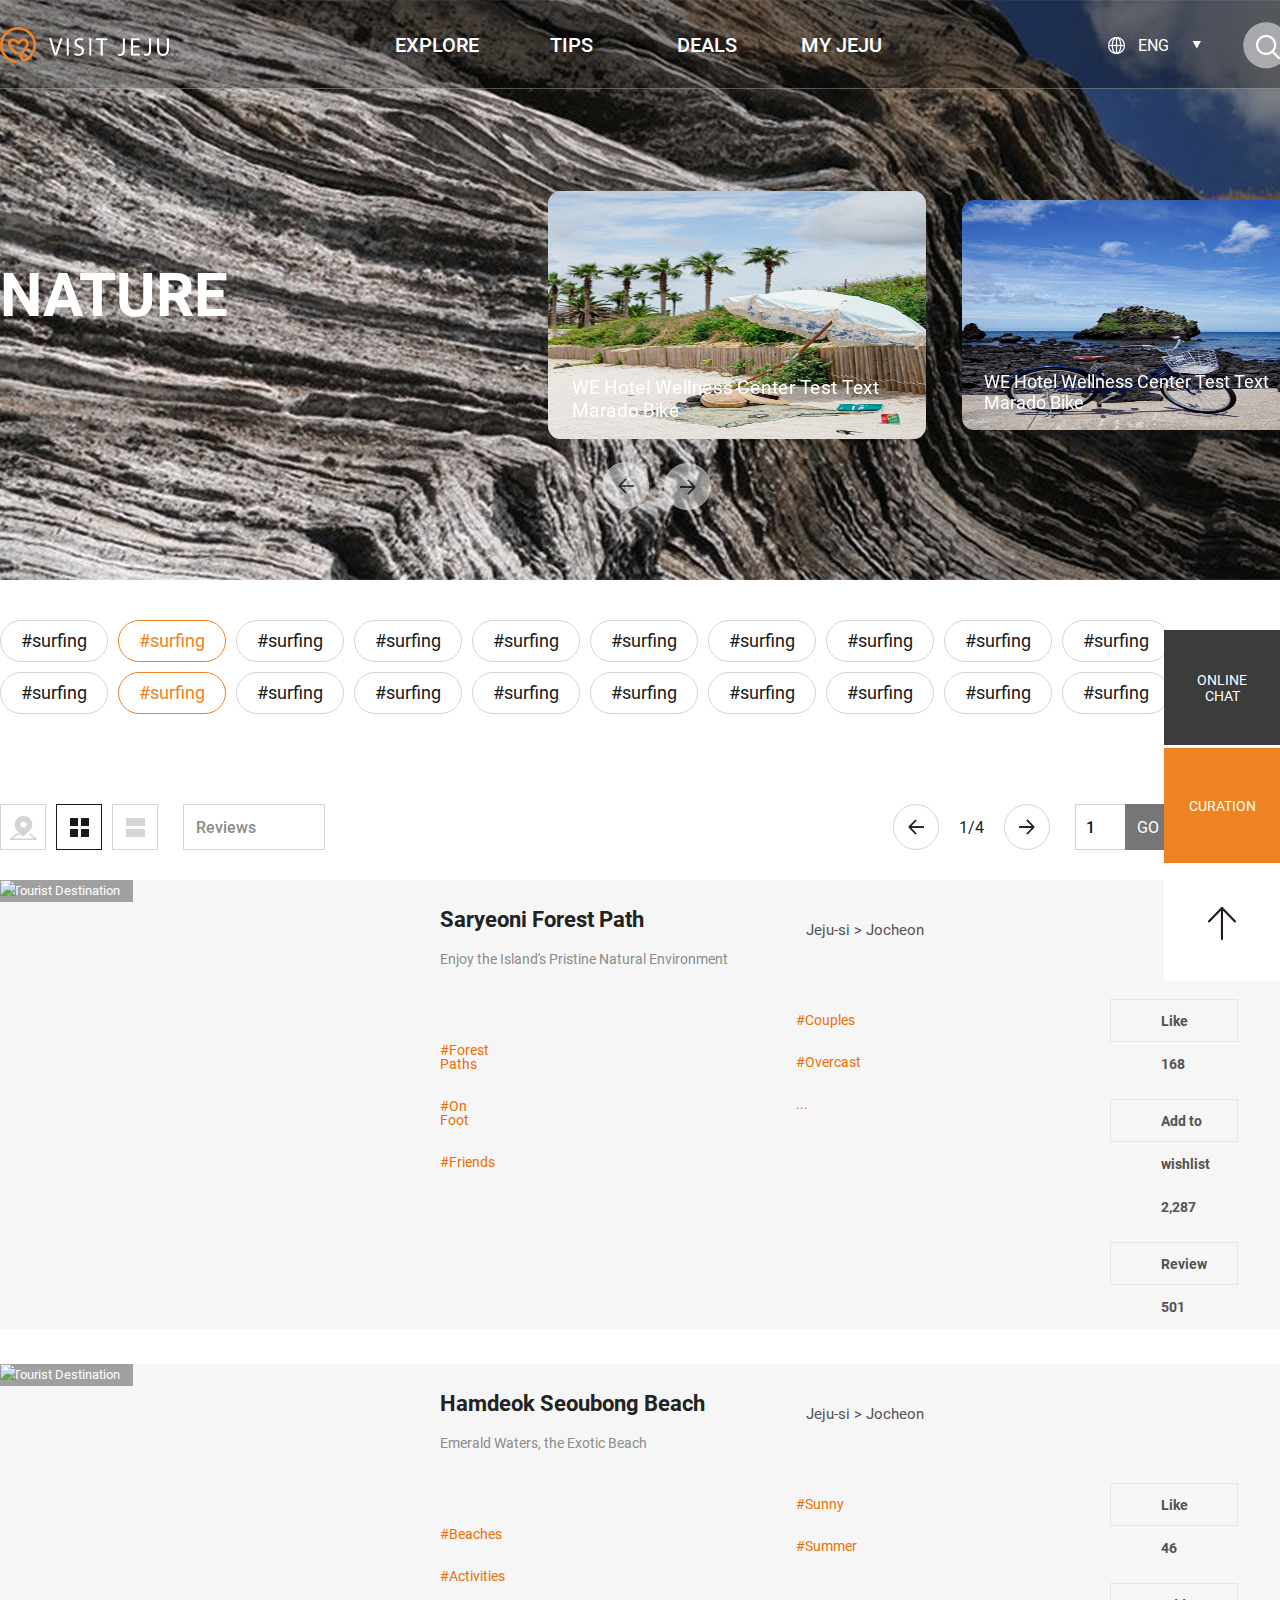
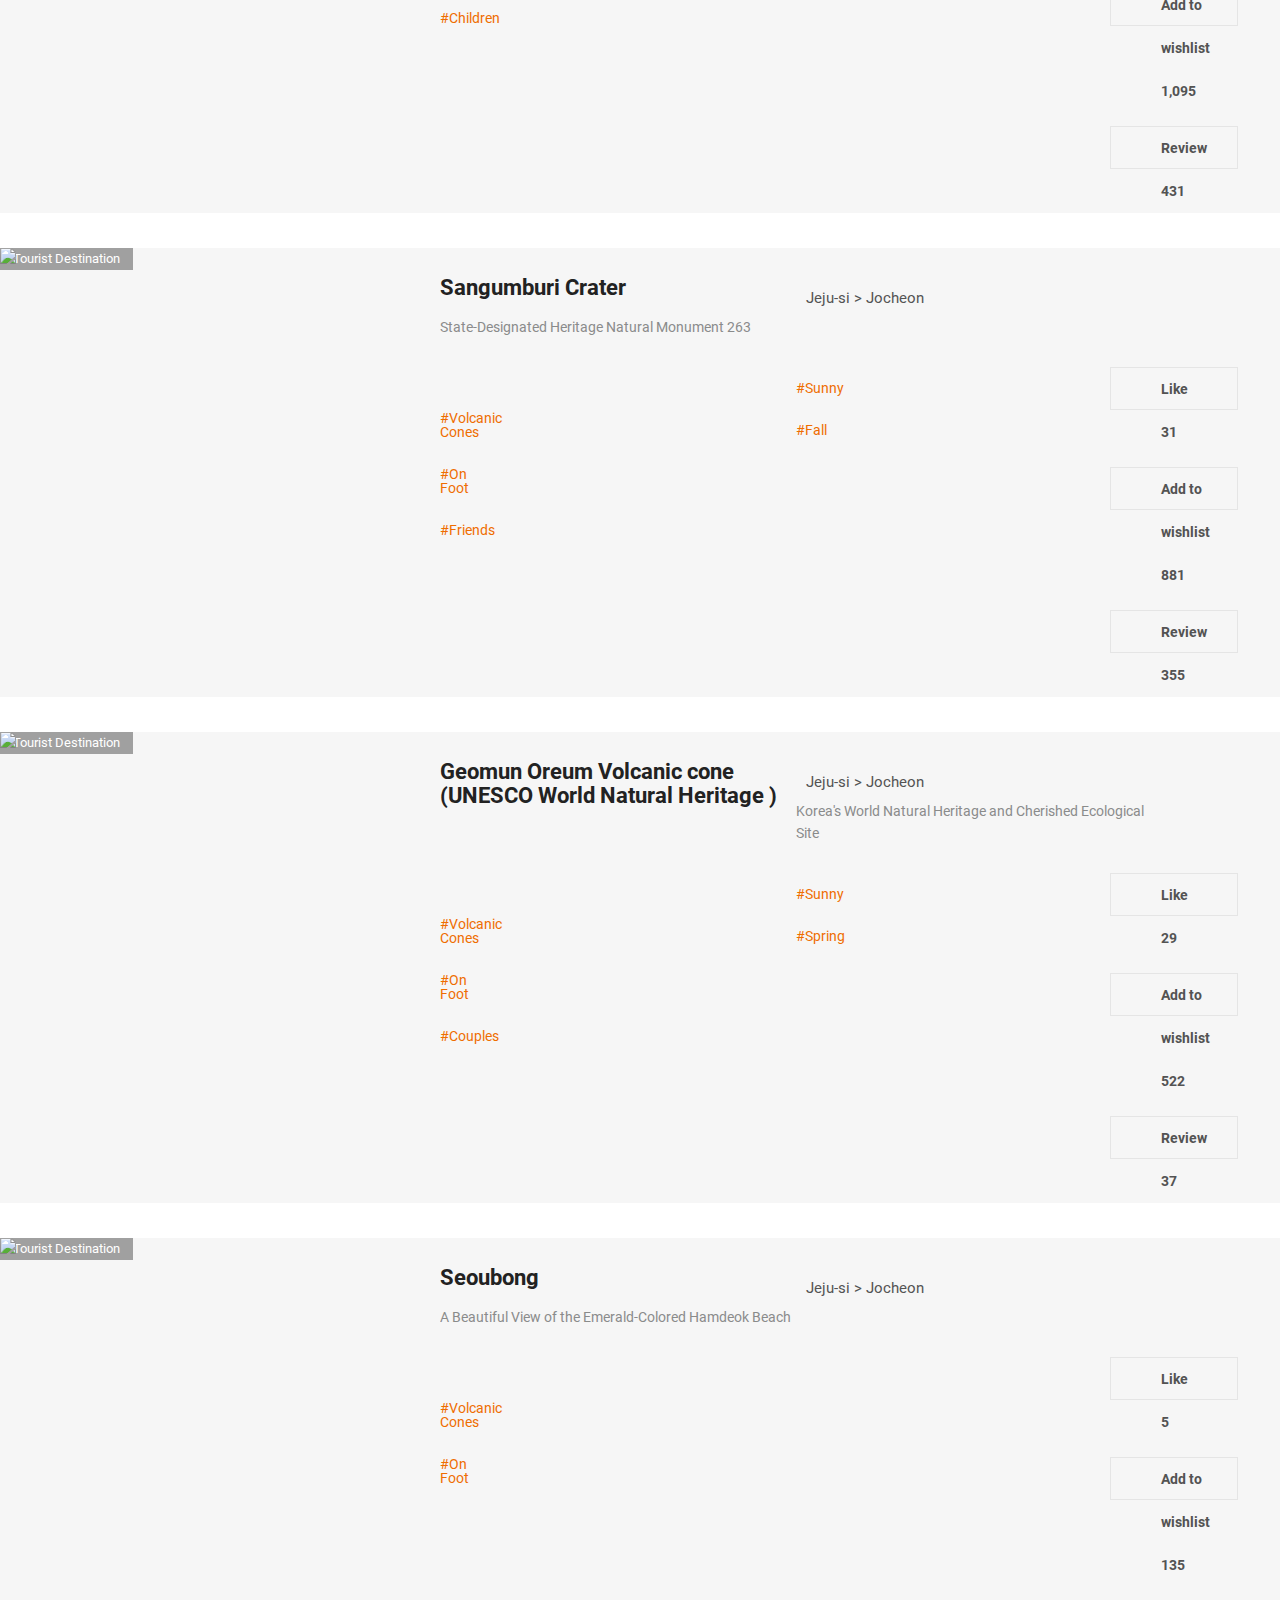
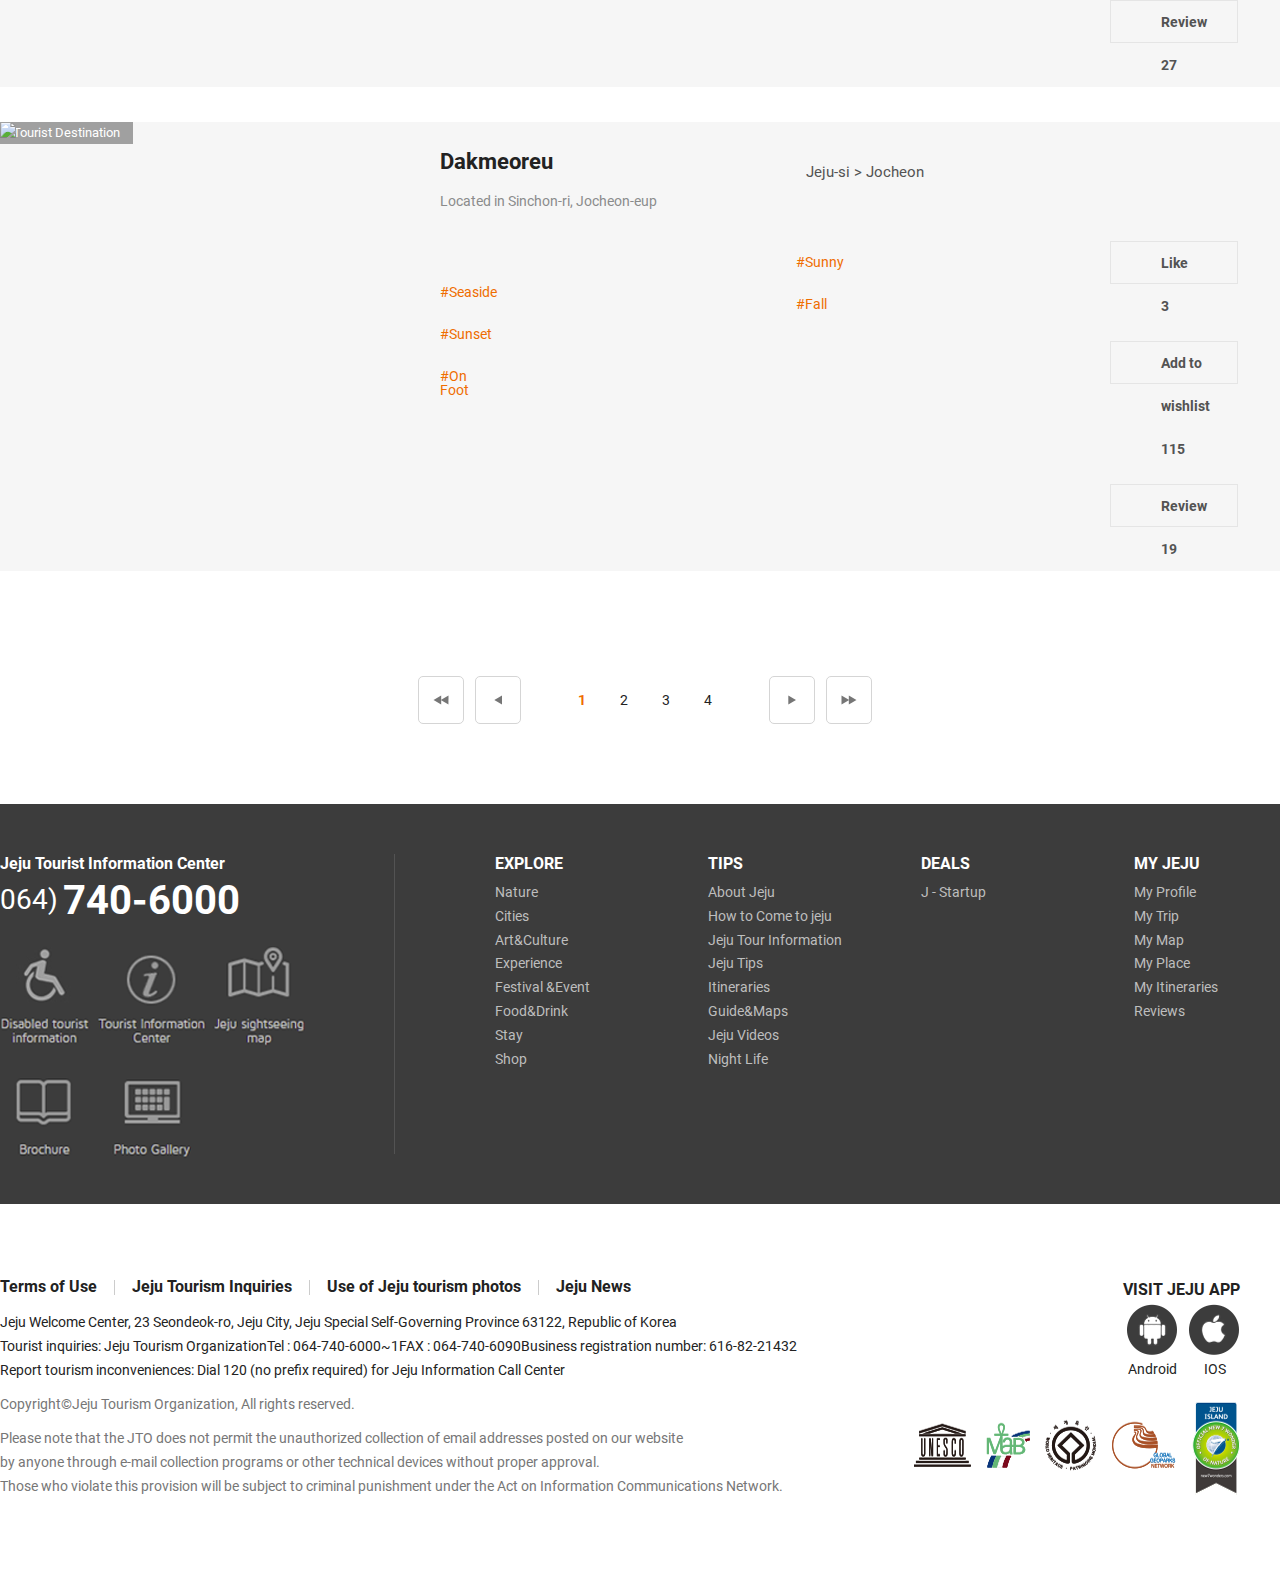
==== commit e01ade68: "ㅇㅇ" ====
--- a/sub.html
+++ b/sub.html
@@ -24,6 +24,10 @@
 	<script type="text/javascript" src="js/lib/jquery-3.4.1.min.js"></script>
 	<script type="text/javascript" src="js/lib/swiper.min.js"></script>
 	<script type="text/javascript" src="js/lib/owl.carousel.js"></script>
+
+	
+	<script type="text/javascript" src="script/common.js"></script>
+
 	<script type="text/javascript" src="js/ui.js"></script>
 </head>
 
@@ -40,57 +44,47 @@
 							<a href="#none">EXPLORE</a>
 							<div class="depth02">
 								<ul>
-									<li><a href="#none"><img src="image/nav_01.png" alt=""><span>Nature</span></a></li>
-									<li><a href="#none"><img src="image/nav_02.png" alt=""><span>Attraction</span></a></li>
-									<li><a href="#none"><img src="image/nav_03.png" alt=""><span>Art&Culture</span></a></li>
-									<li><a href="#none"><img src="image/nav_04.png" alt=""><span>Experience</span></a></li>
-									<li><a href="#none"><img src="image/nav_05.png" alt=""><span>Festival &Event</span></a></li>
-									<li><a href="#none"><img src="image/nav_06.png" alt=""><span>Food&Drink</span></a></li>
-									<li><a href="#none"><img src="image/nav_07.png" alt=""><span>Stay</span></a></li>
-									<li><a href="#none"><img src="image/nav_08.png" alt=""><span>Shop</span></a></li>
+									<li><a href="#none" class="nav01"><span>Nature</span></a></li>
+									<li><a href="#none" class="nav02"><span>Cities</span></a></li>
+									<li><a href="#none" class="nav03"><span>Art&Culture</span></a></li>
+									<li><a href="#none" class="nav04"><span>Experience</span></a></li>
+									<li><a href="#none" class="nav05"><span>Festival &Event</span></a></li>
+									<li><a href="#none" class="nav06"><span>Food&Drink</span></a></li>
+									<li><a href="#none" class="nav07"><span>Stay</span></a></li>
+									<li><a href="#none" class="nav08"><span>Shop</span></a></li>
 								</ul>
 							</div>
 						</li>
 						<li>
 							<a href="#none">TIPS</a>
 							<div class="depth02">
-								<ul>
-									<li><a href="#none"><img src="image/nav2_01.png" alt=""><span>About Jeju</span></a></li>
-									<li><a href="#none"><img src="image/nav2_02.png" alt=""><span>Access</span></a></li>
-									<li><a href="#none"><img src="image/nav2_03.png" alt=""><span>Travel Pointers</span></a></li>
-									<li><a href="#none"><img src="image/nav2_04.png" alt=""><span>Itineraries</span></a></li>
-									<li><a href="#none"><img src="image/nav2_05.png" alt=""><span>Guide & Maps</span></a></li>
-									<li><a href="#none"><img src="image/nav2_06.png" alt=""><span>Multimedia</span></a></li>
-									<li><a href="#none"><img src="image/nav2_07.png" alt=""><span>News</span></a></li>
-									<li><a href="#none"><img src="image/nav2_08.png" alt=""><span>Theme Map</span></a></li>
+								<ul class="menu-wrap">
+									<li><a href="#none"><span>ABOUT JEJU</span></a></li>
+									<li><a href="#none"><span>ACCESS</span></a></li>
+									<li><a href="#none"><span>TRAVEL POINTERS</span></a></li>
+									<li><a href="#none"><span>ITINERARIES</span></a></li>
+									<li><a href="#none"><span>GUIDE & MAPS</span></a></li>
+									<li><a href="#none"><span>MULTIMEDIA</span></a></li>
+									<li><a href="#none"><span>NEWS</span></a></li>
+									<li><a href="#none"><span>THEME MAP</span></a></li>
+									<li><a href="#none"><span>THEME PROGRAM</span></a></li>
 								</ul>
 							</div>
 						</li>
 						<li>
 							<a href="#none">DEALS</a>
-							<div class="depth02">
-								<ul>
-									<li><a href="#none"><img src="image/nav3_01.png" alt=""><span>EVPASS</span></a></li>
-									<li><a href="#none"><img src="image/nav3_02.png" alt=""><span>Dazayo</span></a></li>
-									<li><a href="#none"><img src="image/nav3_03.png" alt=""><span>YourFarm</span></a></li>
-									<li><a href="#none"><img src="image/nav3_04.png" alt=""><span>ZERO POINT TRAIL</span></a></li>
-									<li><a href="#none"><img src="image/nav3_05.png" alt=""><span>LugStay</span></a></li>
-									<li><a href="#none"><img src="image/nav3_06.png" alt=""><span>Jeju Horse Lab</span></a></li>
-									<li><a href="#none"><img src="image/nav3_07.png" alt=""><span>DiscoveryJEJU</span></a></li>
-									<li><a href="#none"><img src="image/nav3_08.png" alt=""><span>UMU</span></a></li>
-								</ul>
-							</div>
+							<div class="depth02"></div>
 						</li>
 						<li>
 							<a href="#none">MY JEJU</a>
 							<div class="depth02">
-								<ul class="menu4-wrap">
-									<li><a href="#none"><img src="image/nav4_01.png" alt=""><span>My Profile</span></a></li>
-									<li><a href="#none"><img src="image/nav4_02.png" alt=""><span>My Trip</span></a></li>
-									<li><a href="#none"><img src="image/nav4_03.png" alt=""><span>My Map</span></a></li>
-									<li><a href="#none"><img src="image/nav4_04.png" alt=""><span>My Place</span></a></li>
-									<li><a href="#none"><img src="image/nav4_05.png" alt=""><span>My Itineraries</span></a></li>
-									<li><a href="#none"><img src="image/nav4_06.png" alt=""><span>Reviews</span></a></li>
+								<ul class="menu-wrap m4">
+									<li><a href="#none"><span>My Profile</span></a></li>
+									<li><a href="#none"><span>My Trip</span></a></li>
+									<li><a href="#none"><span>My Map</span></a></li>
+									<li><a href="#none"><span>My Place</span></a></li>
+									<li><a href="#none"><span>My Itineraries</span></a></li>
+									<li><a href="#none"><span>My Reviews</span></a></li>
 								</ul>
 							</div>
 						</li>
@@ -128,24 +122,9 @@
 									<button type="button">#WorldHeritageFestival</button>
 									<button type="button">#ViewPoint</button>
 									<button type="button">#olletracking	</button>
-									<button type="button">#surfing</button>
-									<button type="button">#hydrangea</button>
-									<button type="button">#publicbus</button>
-									<button type="button">#WorldHeritageFestival</button>
-									<button type="button">#surfing</button>
-									<button type="button">#hydrangea</button>
-									<button type="button">#publicbus</button>
-									<button type="button">#WorldHeritageFestival</button>
-									<button type="button">#ViewPoint</button>
-									<button type="button">#olletracking	</button>
-									<button type="button">#surfing</button>
-									<button type="button">#hydrangea</button>
-									<button type="button">#publicbus</button>
-									<button type="button">#WorldHeritageFestival</button>
-								</div>
-								<div class="btrn-wrap">
-									<button type="button" class="btn-more"><i>MORE +</i></button>
-								</div>
+									<button type="button">#surfing</button> 
+									<button type="button">+</button>
+								</div> 
 							</div>
 						</div>
 					</div>
@@ -155,21 +134,33 @@
 			<!--// 검색 -->
 		</header>
 		<!--  // header -->
-
 		<div class="sub-visual-wrap">
 
 			<div class="visualView">
-				<div class="outline">
 					<div class="item-wrap-bg wrap01">
+						<!-- 
+							배경 클래스 
+
+							NATURE			WRAP01
+							CITIES			WRAP02
+							ART&CULTURE		WRAP03
+							EXPERIENCE		WRAP04
+							FESTIVAL&EVENT	WRAP05
+							FOOD&DRINK		WRAP06
+							STAY			WRAP07
+							SHOP			WRAP08
+							
+						
+						-->
 						<div class="item-wrap">
 							<p>
 								<span>
-									<strong>SHOP</strong>
+									<strong>NATURE</strong>
 								</span> 
 							</p>
 							<div class="slide-wrap"> 
 								<!--visualthumb01-->
-								<div class="swiper-container visual-thumb visualthumb01">
+								<div class="swiper-container visual-thumb">
 									<div class="swiper-wrapper">
 										<div class="swiper-slide">
 											<a href="#none">
@@ -188,25 +179,29 @@
 										<div class="swiper-slide">
 											<a href="#none">
 												<img src="image/temp/img_6.png" alt="">
-												<p>#Suwolbong</p>
+												<p>WE Hotel Wellness Center Test Text
+													Marado Bike</p>
 											</a>
 										</div>
 										<div class="swiper-slide">
 											<a href="#none">
 												<img src="image/temp/img_6.png" alt="">
-												<p>#Suwolbong</p>
+												<p>WE Hotel Wellness Center Test Text
+													Marado Bike</p>
 											</a>
 										</div> 
 										<div class="swiper-slide">
 											<a href="#none">
 												<img src="image/temp/img_6.png" alt="">
-												<p>#Suwolbong</p>
+												<p>WE Hotel Wellness Center Test Text
+													Marado Bike</p>
 											</a>
 										</div> 
 										<div class="swiper-slide">
 											<a href="#none">
 												<img src="image/temp/img_4.png" alt="">
-												<p>#Suwolbong</p>
+												<p>WE Hotel Wellness Center Test Text
+													Marado Bike</p>
 											</a>
 										</div>
 									</div>
@@ -214,13 +209,11 @@
 										<div class="swiper-button-prev"></div>
 										<div class="swiper-button-next"></div>
 									</div>
-									<div class="swiper-pagination"></div>
 								</div>
 								<!--// visualthumb01-->
 							</div>
 						</div>
 					</div>
-				</div>
 
 			</div>
 		</div>
@@ -228,7 +221,509 @@
 		<!-- container -->
 		<div class="container">
 
-			서브임미다
+			<div class="tagBox">
+
+				<input id="checkItem01" type="checkbox">
+				<label for="checkItem01">#surfing</label>
+
+				<input id="checkItem02" type="checkbox" checked>
+				<label for="checkItem02">#surfing</label>
+
+				<input id="checkItem03" type="checkbox">
+				<label for="checkItem03">#surfing</label>
+
+				<input id="checkItem04" type="checkbox">
+				<label for="checkItem04">#surfing</label>
+
+				<input id="checkItem05" type="checkbox">
+				<label for="checkItem05">#surfing</label>
+
+				<input id="checkItem06" type="checkbox">
+				<label for="checkItem06">#surfing</label>
+
+				<input id="checkItem07" type="checkbox">
+				<label for="checkItem07">#surfing</label>
+
+				<input id="checkItem08" type="checkbox">
+				<label for="checkItem08">#surfing</label>
+
+				<input id="checkItem09" type="checkbox">
+				<label for="checkItem09">#surfing</label>
+
+				<input id="checkItem10" type="checkbox">
+				<label for="checkItem10">#surfing</label>
+
+				<input id="checkItem11" type="checkbox">
+				<label for="checkItem11">#surfing</label>
+
+				<input id="checkItem12" type="checkbox" checked>
+				<label for="checkItem12">#surfing</label>
+
+				<input id="checkItem13" type="checkbox">
+				<label for="checkItem13">#surfing</label>
+
+				<input id="checkItem14" type="checkbox">
+				<label for="checkItem14">#surfing</label>
+
+				<input id="checkItem15" type="checkbox">
+				<label for="checkItem15">#surfing</label>
+
+				<input id="checkItem16" type="checkbox">
+				<label for="checkItem16">#surfing</label>
+
+				<input id="checkItem17" type="checkbox">
+				<label for="checkItem17">#surfing</label>
+
+				<input id="checkItem18" type="checkbox">
+				<label for="checkItem18">#surfing</label>
+
+				<input id="checkItem19" type="checkbox">
+				<label for="checkItem19">#surfing</label>
+
+				<input id="checkItem20" type="checkbox">
+				<label for="checkItem20">#surfing</label>
+
+				<button>+</button>
+
+			</div>
+
+
+
+
+
+
+
+
+
+
+
+
+
+
+
+
+
+
+
+
+
+
+
+
+
+
+
+
+
+
+
+
+
+
+
+
+
+
+
+
+
+
+<div class="recommend_area">
+    <div class="theme_tit_area clear">
+        <!-- <p class="theme_tit">Jocheon</p> -->
+        <div class="util_area2">
+            <div class="clear">
+                <div class="sort_type">
+                    <button
+                        type="button"
+                        title=""
+                        data-filter-value="map"
+                        class="ico_sort type_map">List map</button>
+                    <button
+                        type="button"
+                        title="선택됨"
+                        data-filter-value="thumb type_1"
+                        class="ico_sort on">Thumbnail type</button>
+                    <button
+                        type="button"
+                        title=""
+                        data-filter-value="list"
+                        class="ico_sort type_list">List type</button>
+                </div>
+                <div class="order_type">
+                    <label for="sorting-select1" class="sortLabel">Sort</label>
+                    <select id="sorting-select1">
+                        <option value="created">Latest</option>
+                        <option value="likecnt">Likes</option>
+                        <option value="reviewcnt" selected="selected">Reviews</option>
+                        <option value="photosharecnt">Shares</option>
+                        <option value="title_en">Name</option>
+                    </select
+                    >
+                </div>
+                <div class="page_navi">
+                    <a href="javascript:void(0)" class="btn_prev">Go back 1 page</a>
+                    <p>1/4</p>
+                    <a href="javascript:void(0)" class="btn_next">Next page</a>
+                </div>
+
+                <div class="target_page">
+                    <label for="move-page-1" class="sortLabel">Move</label>
+                    <input id="move-page-1" type="number" name="goNumber" value="1">
+                    <button type="button">GO</button>
+                </div>
+
+                <div class="page_size">
+                    <label for="view-count1" class="sortLabel">View</label>
+                    <select id="view-count1">
+                        <option value="6" selected="selected">6</option>
+                        <option value="9">9</option>
+                        <option value="12">12</option>
+                        <option value="15">15</option>
+                    </select>
+                </div>
+
+                    
+                </div>
+            </div>
+        </div>
+        <ul class="item_list type_list type_1 clear">
+            <li>
+                <dl class="item_section">
+                    <dt class="item_top">
+                        <a
+                            href="/en/detail/view?contentsid=CONT_000000000500281&amp;menuId=DOM_000001817000000002#p1">
+                            <span class="s_day">Tourist Destination</span>
+                            <img
+                                src="https://api.cdn.visitjeju.net/photomng/thumbnailpath/201804/30/c9c42359-f82f-43a4-919e-03ecd197a2eb.jpg"
+                                alt="Saryeoni Forest Path thumnail image"
+                                class="">
+                                <div class="score_area">
+                                    <p class="score_count" style="width: 100%;">별점(5점만점에 5점)</p>
+                                </div>
+                                <p class="s_tit">Saryeoni Forest Path</p>
+                                <p class="s_theme">Jeju-si &gt; Jocheon</p>
+                                <p class="s_theme_tit">Enjoy the Island's Pristine Natural Environment</p>
+                                <p class="item_tag prev">
+                                    <a>#Forest Paths</a>
+                                    <a>#On Foot</a>
+                                    <a>#Friends</a>
+                                </p>
+                                <p class="item_tag next">
+                                    <a>#Couples</a>
+                                    <a>#Overcast</a>
+                                    <a>...</a>
+                                </p>
+                            </a>
+                        </dt>
+                        <dd class="item_count_area clear">
+                            <a href="javascript:void(0);">
+                                <p class="ico_type like">
+                                    <span>Like</span>
+                                    <span class="count">168</span>
+                                </p>
+                            </a>
+                            <a href="javascript:void(0);">
+                                <p class="ico_type zzim">
+                                    <span>Add to wishlist</span>
+                                    <span class="count">2,287</span>
+                                </p>
+                            </a>
+                            <p class="ico_type review">
+                                <span>Review</span>
+                                <span class="count">501</span>
+                            </p>
+
+                        </dd>
+                    </dl>
+                </li>
+                <li>
+                    <dl class="item_section">
+                        <dt class="item_top">
+                            <a
+                                href="/en/detail/view?contentsid=CONT_000000000500693&amp;menuId=DOM_000001817000000002#p1">
+                                <span class="s_day">Tourist Destination</span>
+                                <img
+                                    src="https://api.cdn.visitjeju.net/photomng/thumbnailpath/201908/29/eebc954b-bfb0-4dda-a593-45427c1e6711.jpg"
+                                    alt="Hamdeok Seoubong Beach thumnail image"
+                                    class="">
+                                    <div class="score_area">
+                                        <p class="score_count" style="width: 100%;">별점(5점만점에 5점)</p>
+                                    </div>
+                                    <p class="s_tit">Hamdeok Seoubong Beach</p>
+                                    <p class="s_theme">Jeju-si &gt; Jocheon</p>
+                                    <p class="s_theme_tit">Emerald Waters, the Exotic Beach</p>
+                                    <p class="item_tag prev">
+                                        <a>#Beaches</a>
+                                        <a>#Activities</a>
+                                        <a>#Children</a>
+                                    </p>
+                                    <p class="item_tag next">
+                                        <a>#Sunny</a>
+                                        <a>#Summer</a>
+                                    </p>
+                                </a>
+                            </dt>
+                            <dd class="item_count_area clear">
+                                <a href="javascript:void(0);">
+                                    <p class="ico_type like">
+                                        <span>Like</span>
+                                        <span class="count">46</span>
+                                    </p>
+                                </a>
+                                <a href="javascript:void(0);">
+                                    <p class="ico_type zzim noneKr">
+                                        <span>Add to wishlist</span>
+                                        <span class="count">1,095</span>
+                                    </p>
+                                </a>
+                                <p class="ico_type review">
+                                    <span>Review</span>
+                                    <span class="count">431</span>
+                                </p>
+                            </dd>
+                        </dl>
+                    </li>
+                    <li>
+                        <dl class="item_section">
+                            <dt class="item_top">
+                                <a
+                                    href="/en/detail/view?contentsid=CONT_000000000500283&amp;menuId=DOM_000001817000000002#p1">
+                                    <span class="s_day">Tourist Destination</span>
+                                    <img
+                                        src="https://api.cdn.visitjeju.net/photomng/thumbnailpath/201804/30/a7b4a973-40e9-44e6-87d9-46a4c4f3b367.jpg"
+                                        alt="Sangumburi Crater thumnail image"
+                                        class="">
+                                        <div class="score_area">
+                                            <p class="score_count" style="width: 100%;">별점(5점만점에 5점)</p>
+                                        </div>
+                                        <p class="s_tit">Sangumburi Crater</p>
+                                        <p class="s_theme">Jeju-si &gt; Jocheon</p>
+                                        <p class="s_theme_tit">State-Designated Heritage Natural Monument 263</p>
+                                        <p class="item_tag prev">
+                                            <a>#Volcanic Cones</a>
+                                            <a>#On Foot</a>
+                                            <a>#Friends</a>
+                                        </p>
+                                        <p class="item_tag next">
+                                            <a>#Sunny</a>
+                                            <a>#Fall</a>
+                                        </p>
+                                    </a>
+                                </dt>
+                                <dd class="item_count_area clear">
+                                    <a href="javascript:void(0);">
+                                        <p class="ico_type like">
+                                            <span>Like</span>
+                                            <span class="count">31</span>
+                                        </p>
+                                    </a>
+                                    <a href="javascript:void(0);">
+                                        <p class="ico_type zzim noneKr">
+                                            <span>Add to wishlist</span>
+                                            <span class="count">881</span>
+                                        </p>
+                                    </a>
+                                    <p class="ico_type review">
+                                        <span>Review</span>
+                                        <span class="count">355</span>
+                                    </p>
+                                </dd>
+                            </dl>
+                        </li>
+                        <li>
+                            <dl class="item_section">
+                                <dt class="item_top">
+                                    <a
+                                        href="/en/detail/view?contentsid=CONT_000000000500034&amp;menuId=DOM_000001817000000002#p1">
+                                        <span class="s_day">Tourist Destination</span>
+                                        <img
+                                            src="https://api.cdn.visitjeju.net/photomng/thumbnailpath/201804/30/75e5bd68-97f9-471d-be28-88ecda738b30.jpg"
+                                            alt="Geomun Oreum Volcanic cone (UNESCO World Natural Heritage ) thumnail image"
+                                            class="">
+                                            <div class="score_area">
+                                                <p class="score_count" style="width: 80%;">별점(5점만점에 4점)</p>
+                                            </div>
+                                            <p class="s_tit">Geomun Oreum Volcanic cone (UNESCO World Natural Heritage )</p>
+                                            <p class="s_theme">Jeju-si &gt; Jocheon</p>
+                                            <p class="s_theme_tit">Korea's World Natural Heritage and Cherished Ecological Site</p>
+                                            <p class="item_tag prev">
+                                                <a>#Volcanic Cones</a>
+                                                <a>#On Foot</a>
+                                                <a>#Couples</a>
+                                            </p>
+                                            <p class="item_tag next">
+                                                <a>#Sunny</a>
+                                                <a>#Spring</a>
+                                            </p>
+                                        </a>
+                                    </dt>
+                                    <dd class="item_count_area clear">
+                                        <a href="javascript:void(0);">
+                                            <p class="ico_type like">
+                                                <span>Like</span>
+                                                <span class="count">29</span>
+                                            </p>
+                                        </a>
+                                        <a href="javascript:void(0);">
+                                            <p class="ico_type zzim noneKr">
+                                                <span>Add to wishlist</span>
+                                                <span class="count">522</span>
+                                            </p>
+                                        </a>
+                                        <p class="ico_type review">
+                                            <span>Review</span>
+                                            <span class="count">37</span>
+                                        </p>
+                                    </dd>
+                                </dl>
+                            </li>
+                            <li>
+                                <dl class="item_section">
+                                    <dt class="item_top">
+                                        <a
+                                            href="/en/detail/view?contentsid=CONT_000000000500335&amp;menuId=DOM_000001817000000002#p1">
+                                            <span class="s_day">Tourist Destination</span>
+                                            <img
+                                                src="https://api.cdn.visitjeju.net/photomng/thumbnailpath/201807/09/1ac012b2-a4d5-42cf-93c1-e5ca166fd45d.JPG"
+                                                alt="Seoubong  thumnail image"
+                                                class="">
+                                                <div class="score_area">
+                                                    <p class="score_count" style="width: 100%;">별점(5점만점에 5점)</p>
+                                                </div>
+                                                <p class="s_tit">Seoubong
+                                                </p>
+                                                <p class="s_theme">Jeju-si &gt; Jocheon</p>
+                                                <p class="s_theme_tit">A Beautiful View of the Emerald-Colored Hamdeok Beach</p>
+                                                <p class="item_tag prev">
+                                                    <a>#Volcanic Cones</a>
+                                                    <a>#On Foot</a>
+                                                </p>
+                                                <p class="item_tag next"></p>
+                                            </a>
+                                        </dt>
+                                        <dd class="item_count_area clear">
+                                            <a href="javascript:void(0);">
+                                                <p class="ico_type like">
+                                                    <span>Like</span>
+                                                    <span class="count">5</span>
+                                                </p>
+                                            </a>
+                                            <a href="javascript:void(0);">
+                                                <p class="ico_type zzim noneKr">
+                                                    <span>Add to wishlist</span>
+                                                    <span class="count">135</span>
+                                                </p>
+                                            </a>
+                                            <p class="ico_type review">
+                                                <span>Review</span>
+                                                <span class="count">27</span>
+                                            </p>
+                                        </dd>
+                                    </dl>
+                                </li>
+                                <li>
+                                    <dl class="item_section">
+                                        <dt class="item_top">
+                                            <a
+                                                href="/en/detail/view?contentsid=CNTS_000000000019534&amp;menuId=DOM_000001817000000002#p1">
+                                                <span class="s_day">Tourist Destination</span>
+                                                <img
+                                                    src="https://api.cdn.visitjeju.net/photomng/thumbnailpath/201804/30/4ca330e6-121f-4ff5-b71e-78c8878f67ad.jpg"
+                                                    alt="Dakmeoreu thumnail image"
+                                                    class="">
+                                                    <div class="score_area">
+                                                        <p class="score_count" style="width: 80%;">별점(5점만점에 4점)</p>
+                                                    </div>
+                                                    <p class="s_tit">Dakmeoreu</p>
+                                                    <p class="s_theme">Jeju-si &gt; Jocheon</p>
+                                                    <p class="s_theme_tit">Located in Sinchon-ri, Jocheon-eup</p>
+                                                    <p class="item_tag prev">
+                                                        <a>#Seaside</a>
+                                                        <a>#Sunset</a>
+                                                        <a>#On Foot</a>
+                                                    </p>
+                                                    <p class="item_tag next">
+                                                        <a>#Sunny</a>
+                                                        <a>#Fall</a>
+                                                    </p>
+                                                </a>
+                                            </dt>
+                                            <dd class="item_count_area clear">
+                                                <a href="javascript:void(0);">
+                                                    <p class="ico_type like">
+                                                        <span>Like</span>
+                                                        <span class="count">3</span>
+                                                    </p>
+                                                </a>
+                                                <a href="javascript:void(0);">
+                                                    <p class="ico_type zzim noneKr">
+                                                        <span>Add to wishlist</span>
+                                                        <span class="count">115</span>
+                                                    </p>
+                                                </a>
+                                                <p class="ico_type review">
+                                                    <span>Review</span>
+                                                    <span class="count">19</span>
+                                                </p>
+                                            </dd>
+                                        </dl>
+                                    </li>
+                                </ul>
+                                <div class="paging">
+                                    <div id="paging" class="page-wrap">
+                                        <a href="javascript:void(0)" class="spr_com page-first">First page</a>
+                                        <a href="javascript:void(0)" class="spr_com page-prev">Go back 1 page</a>
+                                        <a href="javascript:void(0)" title="" class="current">1</a>
+                                        <a href="javascript:void(0)" title="" class="">2</a>
+                                        <a href="javascript:void(0)" title="" class="">3</a>
+                                        <a href="javascript:void(0)" title="" class="">4</a>
+                                        <a href="javascript:void(0)" class="spr_com page-next">Next page</a>
+                                        <a href="javascript:void(0)" class="spr_com page-last">Last page</a>
+                                    </div>
+                                </div>
+                            </div>
+
+
+
+
+
+
+
+
+
+
+
+
+
+
+
+
+
+
+
+
+
+
+
+
+
+
+
+
+
+
+
+
+
+
+
+
+
+
+
+
+
 
 		</div>
 		<!--  // container -->
@@ -257,7 +752,10 @@
 			</div>
 		</div>
 
-
+		<script>
+			layerMap();
+			chageListType();
+		</script>
 		<!-- footer -->
 		<footer class="footer">
 			<div class="footer-info">
@@ -360,79 +858,16 @@
 
 
 	<script>
-	// (doc: https://swiperjs.com/api/)
-	// notice
-	var swiper = new Swiper(".noticeSwiper", {
-		direction: "vertical",
-		navigation: {
-			nextEl: ".noticeSwiper .swiper-button-next",
-			prevEl: ".noticeSwiper .swiper-button-prev",
-		},
-		pagination: {
-		el: ".swiper-pagination",
-		clickable: false,
-		},
-	});
-
-	// Tourist
-	let swiperLeng2 = $('.townSwiper .swiper-slide').length;//데이터 갯수
-	$('.townSwiper .total-number').text(swiperLeng2);
-	var swiper = new Swiper(".townSwiper", {
-		slidesPerView: "auto",
-		centeredSlides: true,
-		spaceBetween: 30,
-
-		loop: false,
-		navigation: {
-			nextEl: ".townSwiper .swiper-button-next",
-			prevEl: ".townSwiper .swiper-button-prev",
-		},
-		on: {
-			slideChangeTransitionStart: function () {
-				let currentIndex = $('.townSwiper .swiper-slide-active').index();
-				if (currentIndex === (swiperLeng2 + 1)) { currentIndex = 1 }
-				$('.townSwiper .current-number').text(currentIndex + 1);
-			}
-		},
-	});
-
-	// wellness
-	var swiper = new Swiper(".wellnessSwiper", {
-		loop: false,
-		spaceBetween: 0,
-		slidesPerView: 4,
-		freeMode: true,
-		watchSlidesProgress: true,
-	});
-      var swiper2 = new Swiper(".wellnessSwiper2", {
-        loop: false,
-        spaceBetween: 0,
-		pagination: {
-			el: '.swiper-pagination',
-		},
-        navigation: {
-          nextEl: ".wellnessSwiper2 .swiper-button-next",
-          prevEl: ".wellnessSwiper2 .swiper-button-prev",
-        },
-        thumbs: {
-          swiper: swiper,
-        },
-    });
-
 
 
 	// visual 
-	var swiper = new Swiper(".visualthumb01", {
+	var swiper = new Swiper(".visual-thumb", {
 		slidesPerView: "auto",
         loop: true,
         spaceBetween: 0, 
-		pagination: {
-			el: '.visualthumb01 .swiper-pagination',
-			type: "fraction",
-		},
         navigation: {
-          nextEl: ".visualthumb01 .swiper-button-next",
-          prevEl: ".visualthumb01 .swiper-button-prev",
+          nextEl: ".visual-thumb .swiper-button-next",
+          prevEl: ".visual-thumb .swiper-button-prev",
         }, 
     });
  
--- a/styles-overseas/common/general.css
+++ b/styles-overseas/common/general.css
@@ -8,7 +8,6 @@
 @import url("./board.css");
 @import url("./hotplace_slide.css");
 @import url("./pop_slider.css");
-@import url("./add.css");
 @font-face {
   font-family: 'Roboto';
   font-style: normal;
@@ -1409,670 +1408,6 @@
 }
 
 /* item_section */
-.item_section {
-  float: left;
-  position: relative;
-  width: 270px;
-  height: 280px;
-  margin-left: 27px;
-  background: #fff;
-  -webkit-box-shadow: 3px 4px 5px 0px rgba(2, 2, 2, 0.2);
-          box-shadow: 3px 4px 5px 0px rgba(2, 2, 2, 0.2);
-  text-align: center;
-}
-
-.item_section .item_top a {
-  display: block;
-  position: relative;
-}
-
-.item_section .item_top a img {
-  display: block;
-  width: 270px;
-  height: 140px;
-}
-
-.item_section .item_top .s_day {
-  position: absolute;
-  top: 0;
-  left: 0;
-  height: 22px;
-  padding: 0 13px;
-  background: #333;
-  font-size: 13px;
-  color: #fff;
-  line-height: 22px;
-}
-
-.item_section .item_top .s_tit {
-  margin-top: 19px;
-  font-size: 18px;
-  font-weight: 700;
-  line-height: 18px;
-}
-
-.item_section .item_top .s_theme {
-  margin-top: 11px;
-  font-size: 14px;
-  font-weight: 400;
-  line-height: 14px;
-}
-
-.item_section .item_top .item_count {
-  padding: 15px 14px 8px;
-}
-
-.item_section .item_top .item_count span {
-  font-size: 12px;
-  color: #8A8B8B;
-  line-height: 12px;
-}
-
-.item_section .item_btm {
-  padding-top: 14px;
-  border-top: 1px solid #e0e0e0;
-  text-align: center;
-}
-
-.item_section .item_btm p {
-  display: inline-block;
-  width: 33.333333%;
-  font-size: 12px;
-  font-weight: 700;
-  color: #666;
-  line-height: 16px;
-}
-
-.item_section .item_btm p:first-child {
-  width: 33.333334%;
-}
-
-.item_section .item_btm p.btn_zzim {
-  text-align: left;
-}
-
-.item_section .item_btm p.btn_cart {
-  text-align: right;
-}
-
-.item_section .item_btm p a {
-  display: inline-block;
-  padding-left: 20px;
-  font-size: 12px;
-  font-weight: 700;
-  color: #666;
-  line-height: 16px;
-}
-
-.item_section .item_btm p.btn_zzim a {
-  margin-left: 14px;
-  background: url(/image/common/ico_zzim.jpg) no-repeat 0 50%;
-}
-
-.item_section .item_btm p.btn_memo a {
-  background: url(/image/common/ico_memo.jpg) no-repeat 0 50%;
-}
-
-.item_section .item_btm p.btn_cart a {
-  margin-right: 14px;
-  background: url(/image/common/ico_cart.jpg) no-repeat 0 50%;
-}
-
-.item_section .item_btm p span {
-  display: inline-block;
-  padding-left: 20px;
-  font-size: 12px;
-  font-weight: 700;
-  color: #666;
-  line-height: 16px;
-}
-
-.item_section .item_btm p.btn_zzim span {
-  margin-left: 14px;
-  background: url(/image/common/ico_zzim.jpg) no-repeat 0 50%;
-}
-
-.item_section .item_btm p.btn_memo span {
-  background: url(/image/common/ico_memo.jpg) no-repeat 0 50%;
-}
-
-.item_section .item_btm p.btn_cart span {
-  margin-right: 14px;
-  background: url(/image/common/ico_cart.jpg) no-repeat 0 50%;
-}
-
-.item_section .item_del .btn_del_circle {
-  position: absolute;
-  top: 10px;
-  right: 10px;
-  width: 20px;
-  height: 20px;
-  background: url(/image/common/btn_del_circle.png) no-repeat 0 0;
-  text-indent: -9999px;
-}
-
-.item_section.add {
-  width: 268px;
-  height: 278px;
-  border: 1px solid #ef6d00;
-  -webkit-box-shadow: none;
-          box-shadow: none;
-}
-
-.item_section.add dt {
-  padding-top: 54px;
-  font-size: 24px;
-  font-weight: 700;
-  color: #ef6d00;
-  line-height: 38px;
-}
-
-.item_section.add .btn_add_schedule {
-  display: block;
-  width: 76px;
-  height: 76px;
-  margin: 18px auto 0;
-  background: url(/image/main/btn_add_schedule.png) no-repeat 0 0;
-  text-indent: -9999px;
-}
-
-.item_section .item_count_area {
-  margin-top: 15px;
-}
-
-.item_section .item_count_area p {
-  float: left;
-  width: 33.333333%;
-}
-
-.item_section .item_count_area p:first-child {
-  width: 33.333334%;
-}
-
-.item_section .item_count_area .ico_type {
-  padding-top: 28px;
-}
-
-.item_section .item_count_area .ico_type.like {
-  display: block;
-  background: url(/image/common/ico_like.png) no-repeat 50% 2px;
-}
-
-.item_section .item_count_area .ico_type.zzim {
-  background: url(/image/common/ico_zzim_l.png) no-repeat 50% 0;
-}
-
-.item_section .item_count_area .ico_type.review {
-  background: url(/image/common/ico_review.png) no-repeat 50% 0;
-}
-
-.item_section .item_count_area .ico_type.cart {
-  background: url(/image/common/ico_cart_l.jpg) no-repeat 50% 0;
-}
-
-.item_section .item_count_area .ico_type span {
-  display: block;
-  font-size: 12px;
-  font-weight: 400;
-  color: #535353;
-  line-height: 14px;
-}
-
-.item_section .item_count_area .ico_type span.count {
-  margin-top: 6px;
-  font-size: 13px;
-  font-weight: 400;
-  color: #8A8B8B;
-  line-height: 13px;
-}
-
-.item_section .item_count_area .item_count_h_area {
-  clear: left;
-  width: 100%;
-  height: 30px;
-  margin-top: 10px;
-  background: #f4f4f4;
-  font-size: 12px;
-  color: #8A8B8B;
-  line-height: 30px;
-}
-
-.item_section .item_top a .score_area {
-  position: absolute;
-  top: 150px;
-  right: 11px;
-  width: 88px;
-  height: 15px;
-  background: url(/image/common/bg_star_off.png) no-repeat 0 0;
-}
-
-.item_section .item_top a .score_area .score_count {
-  position: absolute;
-  top: 0;
-  left: 0;
-  width: 0;
-  height: 100%;
-  font-size: 6px;
-  color: transparent;
-  line-height: 10px;
-  background: url(/image/common/bg_star_on.png) no-repeat 0 0;
-}
-
-.item_section .item_review {
-  display: table;
-  position: relative;
-  height: 65px;
-  padding: 12px 48px 0 22px;
-}
-
-.item_section .item_review p {
-  display: -webkit-box;
-  overflow: hidden;
-  font-size: 12px;
-  color: #535353;
-  line-height: 18px;
-  text-align: left;
-  text-overflow: ellipsis;
-  -webkit-box-orient: vertical;
-  -webkit-line-clamp: 3;
-}
-
-.item_section .item_review p .review_tit {
-  color: #ef6d00;
-}
-
-.item_section .item_review .btn_del_review {
-  position: absolute;
-  top: 15px;
-  right: 25px;
-  width: 10px;
-  height: 10px;
-  background: url(/image/common/btn_del_x.png) no-repeat 0 0;
-  text-indent: -9999px;
-}
-
-.recommend_area {
-  margin-top: 50px;
-}
-
-.recommend_area .util_area {
-  padding-top: 20px;
-  text-align: center;
-}
-
-.recommend_area .util_area .kind_list {
-  display: inline-block;
-}
-
-.recommend_area .util_area .kind_list li {
-  float: left;
-  padding: 0 20px;
-  border-left: 1px solid #d9d9d9;
-}
-
-.recommend_area .util_area .kind_list li:first-child {
-  border-left: 0;
-}
-
-.recommend_area .util_area .kind_list li a {
-  font-size: 16px;
-  color: #8A8B8B;
-  line-height: 16px;
-}
-
-.recommend_area .util_area .kind_list li.on a {
-  color: #535353;
-}
-
-.recommend_area .util_area2 {
-  padding-top: 20px;
-}
-
-.recommend_area .item_list.type_thumb li {
-  float: left;
-  margin: 25px 0 0 25px;
-}
-
-.recommend_area .item_list.type_thumb li.fst {
-  margin-left: 0;
-}
-
-.recommend_area .item_list.type_thumb li:nth-child(3n+1) {
-  margin-left: 0;
-}
-
-.recommend_area .item_list.type_thumb li .item_section {
-  float: none;
-  overflow: hidden;
-  width: 272px;
-  height: auto;
-  margin: 0;
-  text-align: center;
-}
-
-.recommend_area .item_list.type_thumb li .item_section .item_top a img {
-  width: 272px;
-  height: 172px;
-}
-
-.recommend_area .item_list.type_thumb li .item_section .item_top a .score_area {
-  position: absolute;
-  top: 150px;
-  right: 11px;
-}
-
-.cont_wrap .layer_map_area .tag_txt_area span {
-  display: inline-block;
-}
-
-.recommend_area .item_list.type_thumb li .item_section .item_top .s_tit {
-  overflow: hidden;
-  width: 250px;
-  margin: 19px auto 0;
-  font-size: 22px;
-  line-height: 22px;
-  text-overflow: ellipsis;
-  white-space: nowrap;
-}
-
-.recommend_area .item_list.type_thumb li .item_section .item_top .s_theme {
-  margin-top: 8px;
-  color: #8A8B8B;
-}
-
-.recommend_area .item_list.type_thumb li .item_section .item_top .s_theme_tit {
-  display: none;
-}
-
-.recommend_area .item_list.type_thumb li .item_section .item_top .item_tag {
-  margin-top: 14px;
-  font-size: 15px;
-  font-weight: 400;
-  color: #535353;
-  line-height: 15px;
-  height: 15px;
-  width: 90%;
-}
-
-.recommend_area .item_list.type_list {
-  margin-top: 35px;
-  border-top: 1px solid #e5e5e5;
-}
-
-.recommend_area .item_list.type_list li {
-  position: relative;
-  padding: 30px 0;
-  border-bottom: 1px solid #e5e5e5;
-}
-
-.recommend_area .item_list.type_list li .item_section {
-  float: none;
-  width: 100%;
-  height: 220px;
-  margin: 0;
-  -webkit-box-shadow: none;
-          box-shadow: none;
-}
-
-.recommend_area .item_list.type_list li .item_section .item_top {
-  float: left;
-  width: 676px;
-  text-align: left;
-}
-
-.recommend_area .item_list.type_list li .item_section .item_top a:after {
-  display: block;
-  content: "";
-  clear: both;
-}
-
-.recommend_area .item_list.type_list li .item_section .item_top a img {
-  display: block;
-  float: left;
-  width: 270px;
-  height: 220px;
-  margin-right: 30px;
-}
-
-.recommend_area .item_list.type_list li .item_section .item_top a .score_area {
-  position: absolute;
-  top: 190px;
-  left: 165px;
-}
-
-.recommend_area .item_list.type_list li .item_section .item_top a .score_area img {
-  display: block;
-  float: left;
-  width: 14px;
-  height: 13px;
-  margin: 0 0 0 2px;
-}
-
-.recommend_area .item_list.type_list li .item_section .item_top .s_tit {
-  float: left;
-  width: 356px;
-  margin-top: 15px;
-  font-size: 24px;
-  font-weight: 800;
-  line-height: 24px;
-}
-
-.recommend_area .item_list.type_list li .item_section .item_top .s_theme {
-  float: left;
-  width: 356px;
-  margin-top: 15px;
-  font-size: 15px;
-  color: #535353;
-  line-height: 15px;
-}
-
-.recommend_area .item_list.type_list li .item_section .item_top .s_theme_tit {
-  display: -webkit-box;
-  float: left;
-  overflow: hidden;
-  width: 356px;
-  margin-top: 10px;
-  font-size: 14px;
-  color: #8A8B8B;
-  line-height: 22px;
-  text-overflow: ellipsis;
-  -webkit-box-orient: vertical;
-  -webkit-line-clamp: 3;
-}
-
-.recommend_area .item_list.type_list li .item_section .item_top .item_tag {
-  float: left;
-  width: 356px;
-  margin-top: 15px;
-  font-size: 14px;
-  color: #ef6d00;
-  line-height: 14px;
-}
-
-.recommend_area .item_list.type_list li .item_section .item_count_area {
-  float: right;
-  clear: none;
-  width: 180px;
-  margin-top: 0;
-  padding-top: 29px;
-}
-
-.recommend_area .item_list.type_list li .item_section .item_count_area a {
-  display: block;
-  min-height: 45px;
-  overflow: hidden;
-}
-
-.recommend_area .item_list.type_list li .item_section .item_count_area .ico_type {
-  padding-top: 0;
-}
-
-.recommend_area .item_list.type_list li .item_section .item_count_area .item_count_h_area {
-  background: none;
-}
-
-.recommend_area .item_list.type_list li .item_section .item_count_area p {
-  width: 128px;
-  height: 43px;
-  margin-top: 13px;
-  border: 1px solid #e5e5e5;
-}
-
-.recommend_area .item_list.type_list li .item_section .item_count_area p:after {
-  display: block;
-  content: "";
-  clear: both;
-}
-
-.recommend_area .item_list.type_list li .item_section .item_count_area p:first-child {
-  margin-top: 0;
-}
-
-.recommend_area .item_list.type_list li .item_section .item_count_area p.ico_type {
-  padding-left: 50px;
-}
-
-.recommend_area .item_list.type_list li .item_section .item_count_area p.ico_type.like {
-  background: url(/image/common/ico_like.png) no-repeat 17px 50%;
-}
-
-.recommend_area .item_list.type_list li .item_section .item_count_area p.ico_type.zzim {
-  margin-top: 13px;
-  background: url(/image/common/ico_zzim_l.png) no-repeat 17px 50%;
-}
-
-.recommend_area .item_list.type_list li .item_section .item_count_area p.ico_type.review {
-  background: url(/image/common/ico_review.png) no-repeat 17px 50%;
-}
-
-.recommend_area .item_list.type_list li .item_section .item_count_area p.ico_type span {
-  display: block;
-  float: left;
-  width: 52px;
-  font-size: 14px;
-  font-weight: 700;
-  color: #535353;
-  line-height: 43px;
-  text-align: left;
-}
-
-.recommend_area .item_list.type_list li .item_section .item_count_area p.ico_type span.count {
-  margin-top: 0;
-  width: 76px;
-  text-align: center;
-}
-
-.recommend_area .item_list.type_list li .item_section .item_count_area .item_count_h_area {
-  position: absolute;
-  left: 299px;
-  bottom: 15px;
-  width: auto;
-  height: 13px;
-  border: 0;
-  font-size: 13px;
-  color: #8A8B8B;
-  line-height: 13px;
-  text-align: left;
-}
-
-.recommend_area .item_list.type_thumb.type_1 li {
-  float: left;
-  margin: 30px 0 0 31px;
-}
-
-.recommend_area .item_list.type_thumb.type_1 li:nth-child(3n+1) {
-  margin-left: 0;
-}
-
-.recommend_area .item_list.type_thumb.type_1 li .item_section {
-  width: 366px;
-  height: 440px;
-}
-
-.recommend_area .item_list.type_thumb.type_1 li .item_section .item_top a img {
-  width: 366px;
-  height: 217px;
-}
-
-.recommend_area .item_list.type_thumb.type_1 li .item_section .item_top a .score_area {
-  top: 186px;
-  right: 13px;
-}
-
-.recommend_area .item_list.type_thumb.type_1 li .item_section .item_top .s_tit {
-  width: 330px;
-  margin: 20px auto 0;
-  font-size: 20px;
-  color: #1b1b1b;
-  line-height: 20px;
-}
-
-.recommend_area .item_list.type_thumb.type_1 li .item_section .item_top .s_theme {
-  margin-top: 9px;
-}
-
-.recommend_area .item_list.type_thumb.type_1 li .item_section .item_top .item_tag {
-  margin-top: 17px;
-  font-size: 14px;
-  color: #535353;
-  line-height: 14px;
-}
-
-.recommend_area .item_list.type_thumb.type_1 li .item_section .item_count_area {
-  margin-top: 20px;
-  font-size: 0;
-  text-align: center;
-}
-
-.recommend_area .item_list.type_thumb.type_1 li .item_section .item_count_area .ico_type {
-  display: inline-block;
-  float: none;
-}
-
-.recommend_area .item_list.type_thumb.type_1 li .item_section .item_count_area .item_count_h_area {
-  margin-top: 18px;
-}
-
-.recommend_area .theme_tit_area {
-  height: auto;
-}
-
-.recommend_area .theme_tit_area .theme_tit {
-  float: left;
-  font-size: 24px;
-  font-weight: 800;
-  color: #000;
-  line-height: 30px;
-}
-
-.recommend_area .theme_tit_area .theme_tit_sub {
-  float: left;
-  clear: both;
-  margin-top: 17px;
-  font-size: 18px;
-  color: #535353;
-  line-height: 30px;
-}
-
-.recommend_area .theme_tit_area .util_area2 {
-  padding: 0;
-}
-
-.recommend_area .theme_tit_area .util_area2 div p.type_tit {
-  margin-right: 15px;
-  font-size: 15px;
-  color: #1b1b1b;
-  line-height: 30px;
-}
-
-.recommend_area .theme_tit_area .util_area2 div.page_size {
-  margin-left: 25px;
-}
-
-.recommend_area .theme_tit_area .util_area2 div.page_size select {
-  width: 104px;
-}
-
 /* radio button */
 input[type=radio].css-checkbox {
   position: absolute;
@@ -2316,80 +1651,50 @@
 
 .paging .page-wrap a {
   display: inline-block;
-  width: 30px;
-  height: 30px;
+  width: 26px;
+  line-height: 46px;
   margin: 0 8px;
   vertical-align: middle;
-  border: 1px #ccc solid;
-  line-height: 30px;
   text-align: center;
   font-size: 14px;
-}
-
-.paging .page-wrap a.page-first, .paging .page-wrap a.page-last {
+  border: 1px solid transparent;
+}
+
+.paging .page-wrap a.page-first, .paging .page-wrap a.page-prev, .paging .page-wrap a.page-next, .paging .page-wrap a.page-last {
+  width: 46px;
+  font-size: 0;
+  border-radius: 5px;
+  border-color: #d5d5d5;
+}
+
+.paging .page-wrap a.page-first {
   margin: 0 3px;
-}
-
-.paging .page-count {
-  margin: 0 18px;
-  display: inline-block;
-}
-
-.paging a.current {
-  color: #FFFFFF !important;
+  background: url(../../image/ico_first.svg) no-repeat center/60%;
+}
+
+.paging .page-wrap a.page-last {
+  margin: 0 3px;
+  background: url(../../image/ico_last.svg) no-repeat center/60%;
+}
+
+.paging .page-wrap a.page-prev {
+  margin-right: 40px;
+  background: url(../../image/ico_prev.svg) no-repeat center/60%;
+}
+
+.paging .page-wrap a.page-next {
+  margin-left: 40px;
+  background: url(../../image/ico_next.svg) no-repeat center/60%;
+}
+
+.paging .page-wrap a.current {
   font-weight: bold;
-  border-color: #ef6d00;
-  background-color: #ef6d00;
-}
-
-.paging a:hover {
+  color: #ef6d00;
+}
+
+.paging .page-wrap a:hover {
   color: #ef6d00;
   border-color: #ef6d00;
-}
-
-.paging .btnL, .paging .btnR {
-  padding: 0;
-  margin-top: -19px;
-}
-
-.paging .btnL .btn {
-  margin-right: 6px;
-}
-
-.paging .btnR .btn {
-  margin-left: 6px;
-}
-
-.paging.center .page-wrap {
-  position: absolute;
-  left: 0;
-  width: 100%;
-}
-
-.spr_com {
-  display: inline-block;
-  background: url(/image/common/spr_comm.png) no-repeat;
-  text-indent: -999px;
-  overflow: hidden;
-  vertical-align: middle;
-}
-
-.spr_com.page-next {
-  background-position: -60px -100px;
-  margin-left: 30px !important;
-}
-
-.spr_com.page-last {
-  background-position: -90px -100px;
-}
-
-.spr_com.page-prev {
-  background-position: -30px -100px;
-  margin-right: 30px !important;
-}
-
-.spr_com.page-first {
-  background-position: 0px -100px;
 }
 
 /* score_area */
@@ -2425,128 +1730,6 @@
   height: 100%;
   background: url(/image/common/bg_starP_on.png) no-repeat 0 0;
   text-indent: -9999px;
-}
-
-/* util_area2 */
-.util_area2 {
-  height: 30px;
-  text-align: right;
-}
-
-.util_area2 div {
-  display: inline-block;
-}
-
-.util_area2 div * {
-  float: left;
-}
-
-.util_area2 label {
-  text-indent: -9999px;
-  display: block;
-  width: 1px;
-  height: 1px;
-  overflow: hidden;
-}
-
-.util_area2 .sort_type .ico_sort {
-  width: 30px;
-  height: 30px;
-  margin-left: 5px;
-  background: url(/image/common/ico_sort_thumb.png) no-repeat 50% 50%;
-  border: 1px solid #dedede;
-  text-indent: -9999px;
-}
-
-.util_area2 .sort_type .ico_sort.on {
-  background: url(/image/common/ico_sort_thumb_on.png) no-repeat 50% 50%;
-  border-color: #000;
-}
-
-.util_area2 .sort_type .ico_sort.type_list {
-  background: url(/image/common/ico_sort_list.png) no-repeat 50% 50%;
-}
-
-.util_area2 .sort_type .ico_sort.type_list.on {
-  background: url(/image/common/ico_sort_list_on.png) no-repeat 50% 50%;
-}
-
-.util_area2 .order_type {
-  margin-left: 5px;
-}
-
-.util_area2 .order_type select {
-  width: 104px;
-  height: 30px;
-  border: 1px solid #ccc;
-  color: #8A8B8B;
-}
-
-.util_area2 .target_page {
-  margin-left: 18px;
-}
-
-.util_area2 .target_page input {
-  width: 33px;
-  height: 28px;
-  padding-left: 10px;
-  border: 1px solid #ccc;
-}
-
-.util_area2 .target_page button {
-  width: 35px;
-  height: 30px;
-  background: #efefef;
-  border: 1px solid #ccc;
-  border-left: 0;
-}
-
-.util_area2 .page_navi {
-  margin-left: 16px;
-  padding: 9px 0;
-}
-
-.util_area2 .page_navi a {
-  display: block;
-  width: 12px;
-  height: 12px;
-  line-height: 30px;
-  text-indent: -9999px;
-  text-align: left;
-}
-
-.util_area2 .page_navi a.btn_first {
-  background: url(/image/common/ico_u_first.png) no-repeat 0 0;
-}
-
-.util_area2 .page_navi a.btn_prev {
-  margin: 0 10px 0 7px;
-  background: url(/image/common/ico_u_prev.png) no-repeat 0 0;
-}
-
-.util_area2 .page_navi a.btn_next {
-  margin: 0 7px 0 10px;
-  background: url(/image/common/ico_u_next.png) no-repeat 0 0;
-}
-
-.util_area2 .page_navi a.btn_last {
-  background: url(/image/common/ico_u_last.png) no-repeat 0 0;
-}
-
-.util_area2 .page_navi p {
-  font-size: 12px;
-  line-height: 12px;
-}
-
-.util_area2 .page_size {
-  margin-left: 12px;
-}
-
-.util_area2 .page_size select {
-  width: 60px;
-  height: 30px;
-  border: 1px solid #ccc;
-  color: #8A8B8B;
 }
 
 /* title */
@@ -4488,12 +3671,36 @@
   overflow: hidden;
 }
 
-header .inner-conts nav .depth02 ul li a img {
-  position: absolute;
-  top: 0;
-  left: 0;
-  width: 100%;
-  z-index: 1;
+header .inner-conts nav .depth02 ul li a.nav01 {
+  background: url(../../image/nav_01.png) no-repeat center/cover;
+}
+
+header .inner-conts nav .depth02 ul li a.nav02 {
+  background: url(../../image/nav_02.png) no-repeat center/cover;
+}
+
+header .inner-conts nav .depth02 ul li a.nav03 {
+  background: url(../../image/nav_03.png) no-repeat center/cover;
+}
+
+header .inner-conts nav .depth02 ul li a.nav04 {
+  background: url(../../image/nav_04.png) no-repeat center/cover;
+}
+
+header .inner-conts nav .depth02 ul li a.nav05 {
+  background: url(../../image/nav_05.png) no-repeat center/cover;
+}
+
+header .inner-conts nav .depth02 ul li a.nav06 {
+  background: url(../../image/nav_06.png) no-repeat center/cover;
+}
+
+header .inner-conts nav .depth02 ul li a.nav07 {
+  background: url(../../image/nav_07.png) no-repeat center/cover;
+}
+
+header .inner-conts nav .depth02 ul li a.nav08 {
+  background: url(../../image/nav_08.png) no-repeat center/cover;
 }
 
 header .inner-conts nav .depth02 ul li a span {
@@ -5105,7 +4312,11 @@
   }
 }
 
-.visual-wrap {
+body.main {
+  /* container */
+}
+
+body.main .visual-wrap {
   height: 78rem;
   background-color: #ccc;
   position: relative;
@@ -5114,7 +4325,7 @@
   min-width: 129rem;
 }
 
-.visual-wrap .visual {
+body.main .visual-wrap .visual {
   display: -webkit-box;
   display: -ms-flexbox;
   display: flex;
@@ -5130,7 +4341,7 @@
   right: 0;
 }
 
-.visual-wrap .visual > div {
+body.main .visual-wrap .visual > div {
   -webkit-box-flex: 0;
       -ms-flex: 0 0 25%;
           flex: 0 0 25%;
@@ -5141,39 +4352,39 @@
   position: relative;
 }
 
-.visual-wrap .visual > div.bg01 {
+body.main .visual-wrap .visual > div.bg01 {
   background: url("../../image/visual_01_s.png") no-repeat 0 50%;
   background-size: cover;
 }
 
-.visual-wrap .visual > div.bg02 {
+body.main .visual-wrap .visual > div.bg02 {
   background: url("../../image/visual_02_s.png") no-repeat 0 50%;
   background-size: cover;
 }
 
-.visual-wrap .visual > div.bg03 {
+body.main .visual-wrap .visual > div.bg03 {
   background: url("../../image/visual_03_s.png") no-repeat 0 50%;
   background-size: cover;
 }
 
-.visual-wrap .visual > div.bg04 {
+body.main .visual-wrap .visual > div.bg04 {
   background: url("../../image/visual_04_s.png") no-repeat 0 50%;
   background-size: cover;
 }
 
-.visual-wrap .visual > div:hover {
+body.main .visual-wrap .visual > div:hover {
   -webkit-transform: scale(1.03);
           transform: scale(1.03);
 }
 
-.visual-wrap .visual > div button {
+body.main .visual-wrap .visual > div button {
   position: relative;
   display: block;
   height: 78rem;
   width: 100%;
 }
 
-.visual-wrap .visual > div button > span {
+body.main .visual-wrap .visual > div button > span {
   position: absolute;
   top: 21rem;
   left: 8rem;
@@ -5182,12 +4393,12 @@
   text-align: left;
 }
 
-.visual-wrap .visual > div button > span > strong {
+body.main .visual-wrap .visual > div button > span > strong {
   display: block;
   font-size: 6rem;
 }
 
-.visual-wrap .visual > div button:hover:after {
+body.main .visual-wrap .visual > div button:hover:after {
   content: "";
   position: absolute;
   bottom: 0;
@@ -5199,19 +4410,19 @@
   background: #000;
 }
 
-.visual-wrap .visual > div.on {
+body.main .visual-wrap .visual > div.on {
   background: rgba(0, 0, 0, 0);
 }
 
-.visual-wrap .visual > div.off {
+body.main .visual-wrap .visual > div.off {
   background: none;
 }
 
-.visual-wrap .visualView {
+body.main .visual-wrap .visualView {
   font-size: 0;
 }
 
-.visual-wrap .visualView > div {
+body.main .visual-wrap .visualView > div {
   position: absolute;
   top: 0;
   bottom: 0;
@@ -5221,7 +4432,7 @@
   opacity: 0;
 }
 
-.visual-wrap .visualView > div .item-wrap-bg {
+body.main .visual-wrap .visualView > div .item-wrap-bg {
   visibility: hidden;
   opacity: 0;
   position: absolute;
@@ -5232,7 +4443,7 @@
   width: 100vw;
 }
 
-.visual-wrap .visualView > div .item-wrap-bg .item-wrap {
+body.main .visual-wrap .visualView > div .item-wrap-bg .item-wrap {
   display: -webkit-box;
   display: -ms-flexbox;
   display: flex;
@@ -5247,47 +4458,47 @@
   opacity: 0;
 }
 
-.visual-wrap .visualView > div .item-wrap-bg .item-wrap > p {
+body.main .visual-wrap .visualView > div .item-wrap-bg .item-wrap > p {
   width: 50%;
   text-align: right;
   padding-top: 33rem;
   padding-right: 30rem;
 }
 
-.visual-wrap .visualView > div .item-wrap-bg .item-wrap > p span {
+body.main .visual-wrap .visualView > div .item-wrap-bg .item-wrap > p span {
   font-weight: 300;
   font-size: 6rem;
   color: #fff;
   text-align: left;
 }
 
-.visual-wrap .visualView > div .item-wrap-bg .item-wrap > p span > strong {
+body.main .visual-wrap .visualView > div .item-wrap-bg .item-wrap > p span > strong {
   font-weight: 700;
   margin-right: 1rem;
 }
 
-.visual-wrap .visualView > div .item-wrap-bg .item-wrap > p span > button {
+body.main .visual-wrap .visualView > div .item-wrap-bg .item-wrap > p span > button {
   font-size: 2rem;
   font-weight: 300;
   padding-left: 3rem;
   background: url("../../image/back.png") no-repeat 0 50%;
 }
 
-.visual-wrap .visualView > div .item-wrap-bg .item-wrap .slide-wrap {
+body.main .visual-wrap .visualView > div .item-wrap-bg .item-wrap .slide-wrap {
   width: 50%;
   overflow: hidden;
 }
 
-.visual-wrap .visualView > div .item-wrap-bg .item-wrap .slide-wrap .swiper-container {
+body.main .visual-wrap .visualView > div .item-wrap-bg .item-wrap .slide-wrap .swiper-container {
   overflow: visible !important;
 }
 
-.visual-wrap .visualView > div .item-wrap-bg .item-wrap .slide-wrap .swiper-container.visual-thumb {
+body.main .visual-wrap .visualView > div .item-wrap-bg .item-wrap .slide-wrap .swiper-container.visual-thumb {
   margin-top: 16rem;
   padding-bottom: 5rem;
 }
 
-.visual-wrap .visualView > div .item-wrap-bg .item-wrap .slide-wrap .swiper-container.visual-thumb .swiper-wrapper {
+body.main .visual-wrap .visualView > div .item-wrap-bg .item-wrap .slide-wrap .swiper-container.visual-thumb .swiper-wrapper {
   position: relative;
   z-index: 1;
   -webkit-box-align: end;
@@ -5295,7 +4506,7 @@
           align-items: flex-end;
 }
 
-.visual-wrap .visualView > div .item-wrap-bg .item-wrap .slide-wrap .swiper-container.visual-thumb .swiper-wrapper .swiper-slide {
+body.main .visual-wrap .visualView > div .item-wrap-bg .item-wrap .slide-wrap .swiper-container.visual-thumb .swiper-wrapper .swiper-slide {
   overflow: hidden;
   width: 28rem !important;
   height: 40rem;
@@ -5305,7 +4516,7 @@
   transition: all 300ms ease;
 }
 
-.visual-wrap .visualView > div .item-wrap-bg .item-wrap .slide-wrap .swiper-container.visual-thumb .swiper-wrapper .swiper-slide a {
+body.main .visual-wrap .visualView > div .item-wrap-bg .item-wrap .slide-wrap .swiper-container.visual-thumb .swiper-wrapper .swiper-slide a {
   display: block;
   height: 100%;
   overflow: hidden;
@@ -5313,12 +4524,12 @@
   border-radius: 1.2rem;
 }
 
-.visual-wrap .visualView > div .item-wrap-bg .item-wrap .slide-wrap .swiper-container.visual-thumb .swiper-wrapper .swiper-slide a img {
+body.main .visual-wrap .visualView > div .item-wrap-bg .item-wrap .slide-wrap .swiper-container.visual-thumb .swiper-wrapper .swiper-slide a img {
   width: 100%;
   height: 100%;
 }
 
-.visual-wrap .visualView > div .item-wrap-bg .item-wrap .slide-wrap .swiper-container.visual-thumb .swiper-wrapper .swiper-slide a p {
+body.main .visual-wrap .visualView > div .item-wrap-bg .item-wrap .slide-wrap .swiper-container.visual-thumb .swiper-wrapper .swiper-slide a p {
   font-size: 1.8rem;
   z-index: 2;
   position: absolute;
@@ -5331,17 +4542,17 @@
   background-color: rgba(255, 255, 255, 0.5);
 }
 
-.visual-wrap .visualView > div .item-wrap-bg .item-wrap .slide-wrap .swiper-container.visual-thumb .swiper-wrapper .swiper-slide.swiper-slide-active {
+body.main .visual-wrap .visualView > div .item-wrap-bg .item-wrap .slide-wrap .swiper-container.visual-thumb .swiper-wrapper .swiper-slide.swiper-slide-active {
   -webkit-transform: scale(1.08);
           transform: scale(1.08);
 }
 
-.visual-wrap .visualView > div .item-wrap-bg .item-wrap .slide-wrap .swiper-container.visual-thumb .swiper-buttons {
+body.main .visual-wrap .visualView > div .item-wrap-bg .item-wrap .slide-wrap .swiper-container.visual-thumb .swiper-buttons {
   margin-top: 4rem;
   margin-left: 2rem;
 }
 
-.visual-wrap .visualView > div .item-wrap-bg .item-wrap .slide-wrap .swiper-container.visual-thumb .swiper-buttons .swiper-button-prev {
+body.main .visual-wrap .visualView > div .item-wrap-bg .item-wrap .slide-wrap .swiper-container.visual-thumb .swiper-buttons .swiper-button-prev {
   opacity: 0.7;
   border: 0;
   width: 5.4rem;
@@ -5349,15 +4560,15 @@
   background: rgba(255, 255, 255, 0.7) url("../../image/prev2.png") no-repeat 50% 50%;
 }
 
-.visual-wrap .visualView > div .item-wrap-bg .item-wrap .slide-wrap .swiper-container.visual-thumb .swiper-buttons .swiper-button-prev:hover {
+body.main .visual-wrap .visualView > div .item-wrap-bg .item-wrap .slide-wrap .swiper-container.visual-thumb .swiper-buttons .swiper-button-prev:hover {
   opacity: 1;
 }
 
-.visual-wrap .visualView > div .item-wrap-bg .item-wrap .slide-wrap .swiper-container.visual-thumb .swiper-buttons .swiper-button-prev .current-number {
+body.main .visual-wrap .visualView > div .item-wrap-bg .item-wrap .slide-wrap .swiper-container.visual-thumb .swiper-buttons .swiper-button-prev .current-number {
   color: #fff;
 }
 
-.visual-wrap .visualView > div .item-wrap-bg .item-wrap .slide-wrap .swiper-container.visual-thumb .swiper-buttons .swiper-button-next {
+body.main .visual-wrap .visualView > div .item-wrap-bg .item-wrap .slide-wrap .swiper-container.visual-thumb .swiper-buttons .swiper-button-next {
   opacity: 0.7;
   border: 0;
   width: 5.4rem;
@@ -5366,15 +4577,48 @@
   background: rgba(255, 255, 255, 0.7) url("../../image/next2.png") no-repeat 50% 50%;
 }
 
-.visual-wrap .visualView > div .item-wrap-bg .item-wrap .slide-wrap .swiper-container.visual-thumb .swiper-buttons .swiper-button-next:hover {
+body.main .visual-wrap .visualView > div .item-wrap-bg .item-wrap .slide-wrap .swiper-container.visual-thumb .swiper-buttons .swiper-button-next:hover {
   opacity: 1;
 }
 
-.visual-wrap .visualView > div .item-wrap-bg .item-wrap .slide-wrap .swiper-container.visual-thumb .swiper-buttons .swiper-button-next .total-number {
+body.main .visual-wrap .visualView > div .item-wrap-bg .item-wrap .slide-wrap .swiper-container.visual-thumb .swiper-buttons .swiper-button-next .total-number {
   color: #d5d5d5;
 }
 
-.visual-wrap .visualView > div .item-wrap-bg .item-wrap .slide-wrap .swiper-container.visual-thumb .swiper-pagination-fraction {
+body.main .visual-wrap .visualView > div .item-wrap-bg .item-wrap .slide-wrap .swiper-container.visual-thumb .swiper-buttons .swiper-button-stop {
+  display: -webkit-box;
+  display: -ms-flexbox;
+  display: flex;
+  -webkit-box-align: center;
+      -ms-flex-align: center;
+          align-items: center;
+  -webkit-box-pack: center;
+      -ms-flex-pack: center;
+          justify-content: center;
+  position: absolute;
+  opacity: 0.7;
+  border: 0;
+  width: 5.4rem;
+  height: 5.4rem;
+  right: 8rem;
+  background: rgba(255, 255, 255, 0.7) url("../../image/next2.png") no-repeat 50% 50%;
+  top: 50%;
+  margin-top: -0.7rem;
+  border-radius: 100%;
+  border: 1px solid #dedede;
+  font-size: 1.8rem;
+  color: #000;
+}
+
+body.main .visual-wrap .visualView > div .item-wrap-bg .item-wrap .slide-wrap .swiper-container.visual-thumb .swiper-buttons .swiper-button-stop:hover {
+  opacity: 1;
+}
+
+body.main .visual-wrap .visualView > div .item-wrap-bg .item-wrap .slide-wrap .swiper-container.visual-thumb .swiper-buttons .swiper-button-stop .total-number {
+  color: #d5d5d5;
+}
+
+body.main .visual-wrap .visualView > div .item-wrap-bg .item-wrap .slide-wrap .swiper-container.visual-thumb .swiper-pagination-fraction {
   display: -webkit-box;
   display: -ms-flexbox;
   display: flex;
@@ -5392,66 +4636,65 @@
   font-weight: 300;
 }
 
-.visual-wrap .visualView > div .item-wrap-bg .item-wrap .slide-wrap .swiper-container.visual-thumb .swiper-pagination-fraction .swiper-pagination-current {
+body.main .visual-wrap .visualView > div .item-wrap-bg .item-wrap .slide-wrap .swiper-container.visual-thumb .swiper-pagination-fraction .swiper-pagination-current {
   color: #fff;
   font-size: 2.4rem;
   font-weight: 500;
   margin-right: 1rem;
 }
 
-.visual-wrap .visualView > div .item-wrap-bg .item-wrap .slide-wrap .swiper-container.visual-thumb .swiper-pagination-fraction .swiper-pagination-total {
+body.main .visual-wrap .visualView > div .item-wrap-bg .item-wrap .slide-wrap .swiper-container.visual-thumb .swiper-pagination-fraction .swiper-pagination-total {
   color: #fff;
   font-size: 1.8rem;
   margin-left: 1rem;
 }
 
-.visual-wrap .visualView > div.bg01 .item-wrap-bg {
+body.main .visual-wrap .visualView > div.bg01 .item-wrap-bg {
   background: url("../../image/visual_01.png") no-repeat 0 50%;
   background-size: cover;
 }
 
-.visual-wrap .visualView > div.bg02 .item-wrap-bg {
+body.main .visual-wrap .visualView > div.bg02 .item-wrap-bg {
   background: url("../../image/visual_02.png") no-repeat 0 50%;
   background-size: cover;
 }
 
-.visual-wrap .visualView > div.bg03 .item-wrap-bg {
+body.main .visual-wrap .visualView > div.bg03 .item-wrap-bg {
   background: url("../../image/visual_03.png") no-repeat 0 50%;
   background-size: cover;
 }
 
-.visual-wrap .visualView > div.bg04 .item-wrap-bg {
+body.main .visual-wrap .visualView > div.bg04 .item-wrap-bg {
   background: url("../../image/visual_04.png") no-repeat 0 50%;
   background-size: cover;
 }
 
-.visual-wrap .visualView > div.show {
+body.main .visual-wrap .visualView > div.show {
   width: 100%;
   z-index: 1;
   visibility: visible;
   opacity: 1;
 }
 
-.visual-wrap .visualView > div.show .item-wrap-bg {
+body.main .visual-wrap .visualView > div.show .item-wrap-bg {
   visibility: visible;
   opacity: 1;
   -webkit-transition: opacity 0.5s ease-in-out;
   transition: opacity 0.5s ease-in-out;
 }
 
-.visual-wrap .visualView > div.show .item-wrap-bg .item-wrap {
+body.main .visual-wrap .visualView > div.show .item-wrap-bg .item-wrap {
   opacity: 1;
   -webkit-transition: opacity 1.2s ease-in-out 0.2s;
   transition: opacity 1.2s ease-in-out 0.2s;
 }
 
-/* container */
-.container {
+body.main .container {
   position: relative;
   min-width: 129rem;
 }
 
-.container::before {
+body.main .container::before {
   content: "";
   position: absolute;
   top: 0;
@@ -5462,11 +4705,11 @@
   z-index: 1;
 }
 
-.container .h2-wrap h2 {
+body.main .container .h2-wrap h2 {
   font-size: 5rem;
 }
 
-.container .h2-wrap > em {
+body.main .container .h2-wrap > em {
   text-transform: uppercase;
   margin-bottom: 0.8rem;
   display: block;
@@ -5475,7 +4718,7 @@
   color: #ef8321;
 }
 
-.container .h2-wrap .view-more {
+body.main .container .h2-wrap .view-more {
   padding-left: 0;
   width: 11.5rem;
   position: static;
@@ -5486,17 +4729,17 @@
   background: url("../../image/arrow_next.png") no-repeat 100% 50%;
 }
 
-.container .h2-wrap .txt-type {
+body.main .container .h2-wrap .txt-type {
   font-size: 2rem;
   color: #767676;
   line-height: 2.8rem;
 }
 
-.container .h2-wrap .txt-type span {
+body.main .container .h2-wrap .txt-type span {
   display: block;
 }
 
-.container .h2-wrap .txt-type em {
+body.main .container .h2-wrap .txt-type em {
   display: inline-block;
   color: #ef8321;
   font-weight: 400;
@@ -5505,7 +4748,7 @@
   background: url("../../image/arrow_1.png") no-repeat 100% 50%;
 }
 
-.container .notice-wrap {
+body.main .container .notice-wrap {
   position: relative;
   z-index: 2;
   margin: 0 auto;
@@ -5514,7 +4757,7 @@
   margin-bottom: 19.5rem;
 }
 
-.container .notice-wrap .noticeSwiper {
+body.main .container .notice-wrap .noticeSwiper {
   padding: 0 7rem 0 8rem;
   display: -webkit-box;
   display: -ms-flexbox;
@@ -5530,18 +4773,18 @@
   background: #fff;
 }
 
-.container .notice-wrap .noticeSwiper .tit {
+body.main .container .notice-wrap .noticeSwiper .tit {
   width: 8.5rem;
   margin-top: 1.9rem;
   font-size: 2rem;
 }
 
-.container .notice-wrap .noticeSwiper .swiper-wrapper {
+body.main .container .notice-wrap .noticeSwiper .swiper-wrapper {
   width: 96rem;
   position: relative;
 }
 
-.container .notice-wrap .noticeSwiper .swiper-wrapper .swiper-slide a {
+body.main .container .notice-wrap .noticeSwiper .swiper-wrapper .swiper-slide a {
   display: -webkit-box;
   display: -ms-flexbox;
   display: flex;
@@ -5557,17 +4800,17 @@
   font-size: 2rem;
 }
 
-.container .notice-wrap .noticeSwiper .swiper-wrapper .swiper-slide a span {
+body.main .container .notice-wrap .noticeSwiper .swiper-wrapper .swiper-slide a span {
   font-size: 1.8rem;
   color: #767676;
 }
 
-.container .notice-wrap .noticeSwiper .swiper-button-wrap {
+body.main .container .notice-wrap .noticeSwiper .swiper-button-wrap {
   position: absolute;
   right: 5rem;
 }
 
-.container .notice-wrap .noticeSwiper .swiper-button-wrap .swiper-button-prev {
+body.main .container .notice-wrap .noticeSwiper .swiper-button-wrap .swiper-button-prev {
   top: 3rem;
   left: auto;
   right: 5rem;
@@ -5576,22 +4819,22 @@
   background: url("../../image/prev2.png") no-repeat 50% 50%;
 }
 
-.container .notice-wrap .noticeSwiper .swiper-button-wrap .swiper-button-prev::after {
+body.main .container .notice-wrap .noticeSwiper .swiper-button-wrap .swiper-button-prev::after {
   display: none;
 }
 
-.container .notice-wrap .noticeSwiper .swiper-button-wrap .swiper-button-next {
+body.main .container .notice-wrap .noticeSwiper .swiper-button-wrap .swiper-button-next {
   top: 3rem;
   width: 4.7rem;
   height: 4.7rem;
   background: url("../../image/next2.png") no-repeat 50% 50%;
 }
 
-.container .notice-wrap .noticeSwiper .swiper-button-wrap .swiper-button-next::after {
+body.main .container .notice-wrap .noticeSwiper .swiper-button-wrap .swiper-button-next::after {
   display: none;
 }
 
-.container .notice-wrap .theme-travel {
+body.main .container .notice-wrap .theme-travel {
   display: -webkit-box;
   display: -ms-flexbox;
   display: flex;
@@ -5603,7 +4846,7 @@
           justify-content: space-between;
 }
 
-.container .notice-wrap .theme-travel .h2-wrap {
+body.main .container .notice-wrap .theme-travel .h2-wrap {
   -ms-flex-negative: 0;
       flex-shrink: 0;
   -webkit-box-flex: 0;
@@ -5613,7 +4856,7 @@
   margin-right: 3rem;
 }
 
-.container .notice-wrap .theme-travel .img-area {
+body.main .container .notice-wrap .theme-travel .img-area {
   position: relative;
   -ms-flex-negative: 0;
       flex-shrink: 0;
@@ -5623,12 +4866,12 @@
   font-size: 0;
 }
 
-.container .notice-wrap .theme-travel .img-area a {
+body.main .container .notice-wrap .theme-travel .img-area a {
   display: block;
   position: relative;
 }
 
-.container .notice-wrap .theme-travel .img-area a::after {
+body.main .container .notice-wrap .theme-travel .img-area a::after {
   content: "";
   position: absolute;
   bottom: 0;
@@ -5641,11 +4884,11 @@
   background-image: linear-gradient(180deg, transparent 0%, #000 100%);
 }
 
-.container .notice-wrap .theme-travel .img-area a img {
+body.main .container .notice-wrap .theme-travel .img-area a img {
   width: 100%;
 }
 
-.container .notice-wrap .theme-travel .img-area a p {
+body.main .container .notice-wrap .theme-travel .img-area a p {
   position: absolute;
   left: 3.9rem;
   bottom: 3.3rem;
@@ -5657,7 +4900,7 @@
   text-transform: uppercase;
 }
 
-.container .notice-wrap .theme-travel .img-area a p em {
+body.main .container .notice-wrap .theme-travel .img-area a p em {
   display: block;
   font-size: 1.8rem;
   margin-bottom: 1rem;
@@ -5666,7 +4909,7 @@
   text-transform: initial;
 }
 
-.container .notice-wrap .theme-travel .img-area a:hover::before {
+body.main .container .notice-wrap .theme-travel .img-area a:hover::before {
   content: "";
   position: absolute;
   bottom: 0;
@@ -5677,16 +4920,16 @@
   background: rgba(0, 0, 0, 0.5);
 }
 
-.container .notice-wrap .theme-travel .img-area a:hover::before p {
+body.main .container .notice-wrap .theme-travel .img-area a:hover::before p {
   color: #ef8321;
 }
 
-.container .townSwiper {
+body.main .container .townSwiper {
   margin-bottom: 19.5rem;
   min-width: 129rem;
 }
 
-.container .townSwiper .inner {
+body.main .container .townSwiper .inner {
   margin: 0 auto 6rem;
   width: 129rem;
   display: -webkit-box;
@@ -5698,7 +4941,7 @@
   position: relative;
 }
 
-.container .townSwiper .inner::before {
+body.main .container .townSwiper .inner::before {
   content: "";
   position: absolute;
   left: 100%;
@@ -5709,7 +4952,7 @@
   z-index: 10;
 }
 
-.container .townSwiper .inner::after {
+body.main .container .townSwiper .inner::after {
   content: "";
   position: absolute;
   right: 100%;
@@ -5720,12 +4963,12 @@
   z-index: 10;
 }
 
-.container .townSwiper .swiper-wrapper {
+body.main .container .townSwiper .swiper-wrapper {
   margin-left: -44rem;
   position: relative;
 }
 
-.container .townSwiper .swiper-wrapper .swiper-slide {
+body.main .container .townSwiper .swiper-wrapper .swiper-slide {
   height: 68rem;
   overflow: hidden;
   width: 41rem;
@@ -5733,12 +4976,12 @@
   position: relative;
 }
 
-.container .townSwiper .swiper-wrapper .swiper-slide a {
+body.main .container .townSwiper .swiper-wrapper .swiper-slide a {
   display: block;
   position: relative;
 }
 
-.container .townSwiper .swiper-wrapper .swiper-slide a::after {
+body.main .container .townSwiper .swiper-wrapper .swiper-slide a::after {
   content: "";
   position: absolute;
   bottom: 0;
@@ -5750,7 +4993,7 @@
   background-image: linear-gradient(180deg, transparent 0%, #000 100%);
 }
 
-.container .townSwiper .swiper-wrapper .swiper-slide a p {
+body.main .container .townSwiper .swiper-wrapper .swiper-slide a p {
   z-index: 2;
   position: absolute;
   left: 3.9rem;
@@ -5763,7 +5006,7 @@
   text-transform: uppercase;
 }
 
-.container .townSwiper .swiper-wrapper .swiper-slide a p em {
+body.main .container .townSwiper .swiper-wrapper .swiper-slide a p em {
   display: block;
   font-size: 1.8rem;
   margin-bottom: 1rem;
@@ -5772,7 +5015,7 @@
   text-transform: initial;
 }
 
-.container .townSwiper .swiper-wrapper .swiper-slide:hover a::before {
+body.main .container .townSwiper .swiper-wrapper .swiper-slide:hover a::before {
   content: "";
   position: absolute;
   bottom: 0;
@@ -5783,17 +5026,17 @@
   background: rgba(0, 0, 0, 0.5);
 }
 
-.container .townSwiper .swiper-wrapper .swiper-slide:hover a p {
+body.main .container .townSwiper .swiper-wrapper .swiper-slide:hover a p {
   color: #ef8321;
 }
 
-.container .wellness-wrap {
+body.main .container .wellness-wrap {
   margin-bottom: 20rem;
   position: relative;
   min-width: 129rem;
 }
 
-.container .wellness-wrap .wellnessSwiper2 .inner {
+body.main .container .wellness-wrap .wellnessSwiper2 .inner {
   position: relative;
   margin: 0 auto 4rem;
   width: 129rem;
@@ -5805,27 +5048,27 @@
           justify-content: space-between;
 }
 
-.container .wellness-wrap .wellnessSwiper2 .swiper-wrapper .swiper-slide {
+body.main .container .wellness-wrap .wellnessSwiper2 .swiper-wrapper .swiper-slide {
   overflow: hidden;
   text-align: center;
   position: relative;
 }
 
-.container .wellness-wrap .wellnessSwiper2 .swiper-wrapper .swiper-slide a {
+body.main .container .wellness-wrap .wellnessSwiper2 .swiper-wrapper .swiper-slide a {
   display: block;
 }
 
-.container .wellness-wrap .wellnessSwiper2 .swiper-wrapper .swiper-slide a .img {
+body.main .container .wellness-wrap .wellnessSwiper2 .swiper-wrapper .swiper-slide a .img {
   position: relative;
   font-size: 0;
   z-index: 1;
 }
 
-.container .wellness-wrap .wellnessSwiper2 .swiper-wrapper .swiper-slide a .img img {
+body.main .container .wellness-wrap .wellnessSwiper2 .swiper-wrapper .swiper-slide a .img img {
   width: 100%;
 }
 
-.container .wellness-wrap .wellnessSwiper2 .swiper-wrapper .swiper-slide a .txt {
+body.main .container .wellness-wrap .wellnessSwiper2 .swiper-wrapper .swiper-slide a .txt {
   position: absolute;
   top: 0;
   left: 50%;
@@ -5844,7 +5087,7 @@
   color: #fff;
 }
 
-.container .wellness-wrap .wellnessSwiper2 .swiper-wrapper .swiper-slide a .txt strong {
+body.main .container .wellness-wrap .wellnessSwiper2 .swiper-wrapper .swiper-slide a .txt strong {
   display: block;
   font-size: 2.4rem;
   color: #fff;
@@ -5853,23 +5096,23 @@
   margin-bottom: 1rem;
 }
 
-.container .wellness-wrap .wellnessSwiper2 .swiper-wrapper .swiper-slide a.type01 .txt {
+body.main .container .wellness-wrap .wellnessSwiper2 .swiper-wrapper .swiper-slide a.type01 .txt {
   background: url("../../image/img_wellness_label01.png") no-repeat 0 0;
 }
 
-.container .wellness-wrap .wellnessSwiper2 .swiper-wrapper .swiper-slide a.type02 .txt {
+body.main .container .wellness-wrap .wellnessSwiper2 .swiper-wrapper .swiper-slide a.type02 .txt {
   background: url("../../image/img_wellness_label02.png") no-repeat 0 0;
 }
 
-.container .wellness-wrap .wellnessSwiper2 .swiper-wrapper .swiper-slide a.type03 .txt {
+body.main .container .wellness-wrap .wellnessSwiper2 .swiper-wrapper .swiper-slide a.type03 .txt {
   background: url("../../image/img_wellness_label03.png") no-repeat 0 0;
 }
 
-.container .wellness-wrap .wellnessSwiper2 .swiper-wrapper .swiper-slide a.type04 .txt {
+body.main .container .wellness-wrap .wellnessSwiper2 .swiper-wrapper .swiper-slide a.type04 .txt {
   background: url("../../image/img_wellness_label04.png") no-repeat 0 0;
 }
 
-.container .wellness-wrap .wellnessSwiper {
+body.main .container .wellness-wrap .wellnessSwiper {
   margin: 4rem auto 0;
   width: 129rem;
   display: -webkit-box;
@@ -5882,13 +5125,13 @@
   z-index: 1;
 }
 
-.container .wellness-wrap .wellnessSwiper .swiper-wrapper {
+body.main .container .wellness-wrap .wellnessSwiper .swiper-wrapper {
   -webkit-box-pack: end;
       -ms-flex-pack: end;
           justify-content: flex-end;
 }
 
-.container .wellness-wrap .wellnessSwiper .swiper-wrapper .swiper-slide {
+body.main .container .wellness-wrap .wellnessSwiper .swiper-wrapper .swiper-slide {
   cursor: pointer;
   position: relative;
   display: -webkit-box;
@@ -5903,16 +5146,16 @@
   margin-left: 3rem;
 }
 
-.container .wellness-wrap .wellnessSwiper .swiper-wrapper .swiper-slide:first-child {
+body.main .container .wellness-wrap .wellnessSwiper .swiper-wrapper .swiper-slide:first-child {
   margin-left: 0;
 }
 
-.container .wellness-wrap .wellnessSwiper .swiper-wrapper .swiper-slide img {
+body.main .container .wellness-wrap .wellnessSwiper .swiper-wrapper .swiper-slide img {
   width: 30rem !important;
   height: 20rem;
 }
 
-.container .wellness-wrap .wellnessSwiper .swiper-wrapper .swiper-slide em {
+body.main .container .wellness-wrap .wellnessSwiper .swiper-wrapper .swiper-slide em {
   position: absolute;
   left: 0;
   top: 0;
@@ -5926,12 +5169,12 @@
   color: #fff;
 }
 
-.container .wellness-wrap .wellnessSwiper .swiper-wrapper .swiper-slide.swiper-slide-thumb-active em, .container .wellness-wrap .wellnessSwiper .swiper-wrapper .swiper-slide:hover em {
+body.main .container .wellness-wrap .wellnessSwiper .swiper-wrapper .swiper-slide.swiper-slide-thumb-active em, body.main .container .wellness-wrap .wellnessSwiper .swiper-wrapper .swiper-slide:hover em {
   color: #ef8321;
   z-index: 2;
 }
 
-.container .wellness-wrap .wellnessSwiper .swiper-wrapper .swiper-slide.swiper-slide-thumb-active:after, .container .wellness-wrap .wellnessSwiper .swiper-wrapper .swiper-slide:hover:after {
+body.main .container .wellness-wrap .wellnessSwiper .swiper-wrapper .swiper-slide.swiper-slide-thumb-active:after, body.main .container .wellness-wrap .wellnessSwiper .swiper-wrapper .swiper-slide:hover:after {
   content: "";
   position: absolute;
   border-radius: 2.6rem;
@@ -5943,12 +5186,12 @@
   background: rgba(0, 0, 0, 0.5);
 }
 
-.container .social-media {
+body.main .container .social-media {
   margin: 0 auto 20rem;
   width: 129rem;
 }
 
-.container .social-media .media-area {
+body.main .container .social-media .media-area {
   display: -webkit-box;
   display: -ms-flexbox;
   display: flex;
@@ -5960,7 +5203,7 @@
   margin-bottom: 3rem;
 }
 
-.container .social-media .media-area .h2-wrap {
+body.main .container .social-media .media-area .h2-wrap {
   -ms-flex-negative: 0;
       flex-shrink: 0;
   -webkit-box-flex: 0;
@@ -5977,21 +5220,21 @@
           flex-direction: column;
 }
 
-.container .social-media .media-area .h2-wrap .txt-type {
+body.main .container .social-media .media-area .h2-wrap .txt-type {
   margin-top: auto;
 }
 
-.container .social-media .media-area .you-tube {
+body.main .container .social-media .media-area .you-tube {
   width: 96rem;
   height: 54rem;
 }
 
-.container .social-media .media-area .you-tube iframe {
+body.main .container .social-media .media-area .you-tube iframe {
   width: 100%;
   height: 100%;
 }
 
-.container .social-media .instagram-wrap {
+body.main .container .social-media .instagram-wrap {
   margin: 0 auto;
   width: 129rem;
   display: -webkit-box;
@@ -6004,7 +5247,7 @@
           justify-content: space-between;
 }
 
-.container .social-media .instagram-wrap .txt-type {
+body.main .container .social-media .instagram-wrap .txt-type {
   -ms-flex-negative: 0;
       flex-shrink: 0;
   -webkit-box-flex: 0;
@@ -6017,11 +5260,11 @@
   line-height: 2.8rem;
 }
 
-.container .social-media .instagram-wrap .txt-type span {
+body.main .container .social-media .instagram-wrap .txt-type span {
   display: block;
 }
 
-.container .social-media .instagram-wrap .txt-type em {
+body.main .container .social-media .instagram-wrap .txt-type em {
   display: inline-block;
   color: #ef8321;
   font-weight: 400;
@@ -6030,7 +5273,7 @@
   background: url("../../image/arrow_1.png") no-repeat 100% 50%;
 }
 
-.container .social-media .instagram-wrap .instagram-item {
+body.main .container .social-media .instagram-wrap .instagram-item {
   display: -webkit-box;
   display: -ms-flexbox;
   display: flex;
@@ -6041,12 +5284,12 @@
   position: relative;
 }
 
-.container .social-media .instagram-wrap .instagram-item span {
+body.main .container .social-media .instagram-wrap .instagram-item span {
   position: relative;
   font-size: 0;
 }
 
-.container .social-media .instagram-wrap .instagram-item span button {
+body.main .container .social-media .instagram-wrap .instagram-item span button {
   position: absolute;
   right: 2rem;
   bottom: 2rem;
@@ -6058,7 +5301,7 @@
   background: url("../../image/icon_inster.png") no-repeat 50% 50%;
 }
 
-.container .social-media .instagram-wrap .instagram-item span:hover::after {
+body.main .container .social-media .instagram-wrap .instagram-item span:hover::after {
   content: "";
   position: absolute;
   bottom: 0;
@@ -6069,13 +5312,13 @@
   background: rgba(0, 0, 0, 0.5);
 }
 
-.swiper-buttons {
+body.main .swiper-buttons {
   position: relative;
   top: 0;
   width: 36.6rem;
 }
 
-.swiper-buttons .swiper-button-prev {
+body.main .swiper-buttons .swiper-button-prev {
   top: 50%;
   font-size: 1.8rem;
   color: #000;
@@ -6087,11 +5330,11 @@
   background: url("../../image/arrow_prev.png") no-repeat 50% 50%;
 }
 
-.swiper-buttons .swiper-button-prev::after {
+body.main .swiper-buttons .swiper-button-prev::after {
   display: none;
 }
 
-.swiper-buttons .swiper-button-prev .current-number {
+body.main .swiper-buttons .swiper-button-prev .current-number {
   padding-right: 1.6rem;
   margin-left: 11rem;
   font-size: 2.4rem;
@@ -6099,7 +5342,7 @@
   font-weight: 700;
 }
 
-.swiper-buttons .swiper-button-next {
+body.main .swiper-buttons .swiper-button-next {
   right: 16.7rem;
   top: 50%;
   margin-top: -.7rem;
@@ -6112,11 +5355,11 @@
   background: url("../../image/arrow_next.png") no-repeat 50% 50%;
 }
 
-.swiper-buttons .swiper-button-next::after {
+body.main .swiper-buttons .swiper-button-next::after {
   display: none;
 }
 
-.swiper-buttons .swiper-button-next .total-number {
+body.main .swiper-buttons .swiper-button-next .total-number {
   margin-right: 10.5rem;
   padding-left: 1.2rem;
   padding-right: 0.5rem;
@@ -6124,12 +5367,12 @@
   color: #000;
 }
 
-.swiper-buttons .swiper-button-next .swiper-button-disabled,
-.swiper-buttons .swiper-button-prev .swiper-button-disabled {
+body.main .swiper-buttons .swiper-button-next .swiper-button-disabled,
+body.main .swiper-buttons .swiper-button-prev .swiper-button-disabled {
   opacity: 0.6;
 }
 
-.swiper-buttons .view-more {
+body.main .swiper-buttons .view-more {
   position: absolute;
   right: 0;
   top: 50%;
@@ -6145,7 +5388,7 @@
   background: url("../../image/arrow_next.png") no-repeat 85% 50%;
 }
 
-.swiper-buttons .swiper-pagination {
+body.main .swiper-buttons .swiper-pagination {
   font-size: 1.8rem;
   color: #000;
   left: -7rem;
@@ -6162,7 +5405,7 @@
   z-index: 1;
 }
 
-.swiper-buttons .swiper-pagination .swiper-pagination-current {
+body.main .swiper-buttons .swiper-pagination .swiper-pagination-current {
   margin-left: 9.5rem;
   font-size: 2.4rem;
   color: #ef8321;
@@ -6170,28 +5413,25 @@
   padding-right: 1rem;
 }
 
-.swiper-buttons .swiper-pagination .swiper-pagination-total {
+body.main .swiper-buttons .swiper-pagination .swiper-pagination-total {
   margin-right: 11rem;
   padding-left: 1.2rem;
   padding-right: 0.5rem;
 }
 
 /*! scss */
-/* 서브비주얼 화면 */
-.sub-visual-wrap .visualView {
+body.sub {
+  /* 서브비주얼 화면 */
+}
+
+body.sub .sub-visual-wrap .visualView {
+  position: relative;
   font-size: 0;
   height: 58rem;
-}
-
-.sub-visual-wrap .visualView > div {
-  position: absolute;
-  top: 0;
-  bottom: 0;
-  width: 25%;
-  height: 78rem;
-}
-
-.sub-visual-wrap .visualView > div .item-wrap-bg {
+  overflow: hidden;
+}
+
+body.sub .sub-visual-wrap .visualView .item-wrap-bg {
   position: absolute;
   top: 0;
   left: 0;
@@ -6200,7 +5440,7 @@
   width: 100vw;
 }
 
-.sub-visual-wrap .visualView > div .item-wrap-bg .item-wrap {
+body.sub .sub-visual-wrap .visualView .item-wrap-bg .item-wrap {
   display: -webkit-box;
   display: -ms-flexbox;
   display: flex;
@@ -6210,51 +5450,44 @@
       -ms-flex-pack: justify;
           justify-content: space-between;
   margin: 0 auto;
-  max-width: 192rem;
   height: 100%;
 }
 
-.sub-visual-wrap .visualView > div .item-wrap-bg .item-wrap > p {
-  width: 50%;
-  text-align: right;
-  padding-top: 30rem;
+body.sub .sub-visual-wrap .visualView .item-wrap-bg .item-wrap > p {
+  width: 40%;
+  padding-top: 26rem;
   padding-right: 30rem;
 }
 
-.sub-visual-wrap .visualView > div .item-wrap-bg .item-wrap > p span {
+body.sub .sub-visual-wrap .visualView .item-wrap-bg .item-wrap > p span {
+  position: absolute;
+  left: 50%;
+  margin-left: -64rem;
   font-weight: 300;
   font-size: 6rem;
   color: #fff;
-  text-align: left;
-}
-
-.sub-visual-wrap .visualView > div .item-wrap-bg .item-wrap > p span > strong {
+}
+
+body.sub .sub-visual-wrap .visualView .item-wrap-bg .item-wrap > p span > strong {
   font-weight: 700;
   margin-right: 1rem;
 }
 
-.sub-visual-wrap .visualView > div .item-wrap-bg .item-wrap > p span button {
-  font-size: 2rem;
-  font-weight: 300;
-  padding-left: 3rem;
-  background: url("../../image/back.png") no-repeat 0 50%;
-}
-
-.sub-visual-wrap .visualView > div .item-wrap-bg .item-wrap .slide-wrap {
-  width: 50%;
+body.sub .sub-visual-wrap .visualView .item-wrap-bg .item-wrap .slide-wrap {
+  width: 60%;
   overflow: hidden;
 }
 
-.sub-visual-wrap .visualView > div .item-wrap-bg .item-wrap .slide-wrap .swiper-container {
+body.sub .sub-visual-wrap .visualView .item-wrap-bg .item-wrap .slide-wrap .swiper-container {
   overflow: visible !important;
 }
 
-.sub-visual-wrap .visualView > div .item-wrap-bg .item-wrap .slide-wrap .swiper-container.visual-thumb {
-  margin-top: 22rem;
+body.sub .sub-visual-wrap .visualView .item-wrap-bg .item-wrap .slide-wrap .swiper-container.visual-thumb {
+  margin-top: 20rem;
   padding-bottom: 5rem;
 }
 
-.sub-visual-wrap .visualView > div .item-wrap-bg .item-wrap .slide-wrap .swiper-container.visual-thumb .swiper-wrapper {
+body.sub .sub-visual-wrap .visualView .item-wrap-bg .item-wrap .slide-wrap .swiper-container.visual-thumb .swiper-wrapper {
   position: relative;
   z-index: 1;
   -webkit-box-align: end;
@@ -6262,74 +5495,115 @@
           align-items: flex-end;
 }
 
-.sub-visual-wrap .visualView > div .item-wrap-bg .item-wrap .slide-wrap .swiper-container.visual-thumb .swiper-wrapper .swiper-slide {
+body.sub .sub-visual-wrap .visualView .item-wrap-bg .item-wrap .slide-wrap .swiper-container.visual-thumb .swiper-wrapper .swiper-slide {
   overflow: hidden;
   width: 35rem !important;
   height: 23rem;
   position: relative;
-  margin-left: 3rem;
+  margin-left: 5rem;
   -webkit-transition: all 300ms ease;
   transition: all 300ms ease;
 }
 
-.sub-visual-wrap .visualView > div .item-wrap-bg .item-wrap .slide-wrap .swiper-container.visual-thumb .swiper-wrapper .swiper-slide a {
+body.sub .sub-visual-wrap .visualView .item-wrap-bg .item-wrap .slide-wrap .swiper-container.visual-thumb .swiper-wrapper .swiper-slide a {
   display: block;
   height: 100%;
   overflow: hidden;
   position: relative;
   border-radius: 1.2rem;
-}
-
-.sub-visual-wrap .visualView > div .item-wrap-bg .item-wrap .slide-wrap .swiper-container.visual-thumb .swiper-wrapper .swiper-slide a img {
+  color: #fff;
+}
+
+body.sub .sub-visual-wrap .visualView .item-wrap-bg .item-wrap .slide-wrap .swiper-container.visual-thumb .swiper-wrapper .swiper-slide a img {
   width: 100%;
   height: 100%;
 }
 
-.sub-visual-wrap .visualView > div .item-wrap-bg .item-wrap .slide-wrap .swiper-container.visual-thumb .swiper-wrapper .swiper-slide a p {
+body.sub .sub-visual-wrap .visualView .item-wrap-bg .item-wrap .slide-wrap .swiper-container.visual-thumb .swiper-wrapper .swiper-slide a p {
   font-size: 1.8rem;
   position: absolute;
   left: 1.2rem;
-  padding: .5rem 1rem;
+  padding: 0.5rem 1rem;
   bottom: 1.2rem;
   z-index: 2;
   width: auto;
 }
 
-.sub-visual-wrap .visualView > div .item-wrap-bg .item-wrap .slide-wrap .swiper-container.visual-thumb .swiper-wrapper .swiper-slide.swiper-slide-active {
+body.sub .sub-visual-wrap .visualView .item-wrap-bg .item-wrap .slide-wrap .swiper-container.visual-thumb .swiper-wrapper .swiper-slide.swiper-slide-active {
   -webkit-transform: scale(1.08);
           transform: scale(1.08);
 }
 
-.sub-visual-wrap .visualView > div .item-wrap-bg .item-wrap .slide-wrap .swiper-container.visual-thumb .swiper-buttons {
+body.sub .sub-visual-wrap .visualView .item-wrap-bg .item-wrap .slide-wrap .swiper-container.visual-thumb .swiper-buttons {
+  position: relative;
+  top: 0;
+  width: 36.6rem;
   margin-top: 4rem;
-  margin-left: 2rem;
-}
-
-.sub-visual-wrap .visualView > div .item-wrap-bg .item-wrap .slide-wrap .swiper-container.visual-thumb .swiper-buttons .swiper-button-prev,
-.sub-visual-wrap .visualView > div .item-wrap-bg .item-wrap .slide-wrap .swiper-container.visual-thumb .swiper-buttons .swiper-button-next {
-  opacity: .7;
+  margin-left: 8rem;
+}
+
+body.sub .sub-visual-wrap .visualView .item-wrap-bg .item-wrap .slide-wrap .swiper-container.visual-thumb .swiper-buttons .swiper-button-next,
+body.sub .sub-visual-wrap .visualView .item-wrap-bg .item-wrap .slide-wrap .swiper-container.visual-thumb .swiper-buttons .swiper-button-prev {
+  opacity: 0.7;
   border: 0;
-  width: 5.4rem;
-  height: 5.4rem;
-  background: rgba(255, 255, 255, 0.7) url(../../image/prev2.png) no-repeat 50% 50%;
-}
-
-.sub-visual-wrap .visualView > div .item-wrap-bg .item-wrap .slide-wrap .swiper-container.visual-thumb .swiper-buttons .swiper-button-prev.swiper-button-prev,
-.sub-visual-wrap .visualView > div .item-wrap-bg .item-wrap .slide-wrap .swiper-container.visual-thumb .swiper-buttons .swiper-button-next.swiper-button-prev {
-  background: rgba(255, 255, 255, 0.7) url(../../image/prev2.png) no-repeat 50% 50%;
-}
-
-.sub-visual-wrap .visualView > div .item-wrap-bg .item-wrap .slide-wrap .swiper-container.visual-thumb .swiper-buttons .swiper-button-prev.swiper-button-next,
-.sub-visual-wrap .visualView > div .item-wrap-bg .item-wrap .slide-wrap .swiper-container.visual-thumb .swiper-buttons .swiper-button-next.swiper-button-next {
-  background: rgba(255, 255, 255, 0.7) url(../../image/next2.png) no-repeat 50% 50%;
-}
-
-.sub-visual-wrap .visualView > div .item-wrap-bg .item-wrap .slide-wrap .swiper-container.visual-thumb .swiper-buttons .swiper-button-prev:hover,
-.sub-visual-wrap .visualView > div .item-wrap-bg .item-wrap .slide-wrap .swiper-container.visual-thumb .swiper-buttons .swiper-button-next:hover {
+  width: 4.7rem;
+  height: 4.7rem;
+  top: 50%;
+  color: #000;
+  font-size: 1.8rem;
+  border-radius: 100%;
+  border: 1px solid #dedede;
+}
+
+body.sub .sub-visual-wrap .visualView .item-wrap-bg .item-wrap .slide-wrap .swiper-container.visual-thumb .swiper-buttons .swiper-button-next::after,
+body.sub .sub-visual-wrap .visualView .item-wrap-bg .item-wrap .slide-wrap .swiper-container.visual-thumb .swiper-buttons .swiper-button-prev::after {
+  display: none;
+}
+
+body.sub .sub-visual-wrap .visualView .item-wrap-bg .item-wrap .slide-wrap .swiper-container.visual-thumb .swiper-buttons .swiper-button-next:hover,
+body.sub .sub-visual-wrap .visualView .item-wrap-bg .item-wrap .slide-wrap .swiper-container.visual-thumb .swiper-buttons .swiper-button-prev:hover {
   opacity: 1;
 }
 
-.sub-visual-wrap .visualView > div .item-wrap-bg .item-wrap .slide-wrap .swiper-container.visual-thumb .swiper-pagination-fraction {
+body.sub .sub-visual-wrap .visualView .item-wrap-bg .item-wrap .slide-wrap .swiper-container.visual-thumb .swiper-buttons .swiper-button-prev {
+  margin-top: -.8rem;
+  width: 4.7rem;
+  height: 4.7rem;
+  background: rgba(255, 255, 255, 0.7) url("../../image/prev2.png") no-repeat 50% 50%;
+}
+
+body.sub .sub-visual-wrap .visualView .item-wrap-bg .item-wrap .slide-wrap .swiper-container.visual-thumb .swiper-buttons .swiper-button-next {
+  right: 24.7rem;
+  margin-top: -.7rem;
+  background: rgba(255, 255, 255, 0.7) url("../../image/next2.png") no-repeat 50% 50%;
+}
+
+body.sub .sub-visual-wrap .visualView .item-wrap-bg .item-wrap .slide-wrap .swiper-container.visual-thumb .swiper-buttons .swiper-button-next .swiper-button-disabled,
+body.sub .sub-visual-wrap .visualView .item-wrap-bg .item-wrap .slide-wrap .swiper-container.visual-thumb .swiper-buttons .swiper-button-prev .swiper-button-disabled {
+  opacity: 0.6;
+}
+
+body.sub .sub-visual-wrap .visualView .item-wrap-bg .item-wrap .slide-wrap .swiper-container.visual-thumb .swiper-buttons .view-more {
+  position: absolute;
+  right: 0;
+  top: 50%;
+  margin-top: -.7rem;
+  width: 15.7rem;
+  height: 4.7rem;
+  line-height: 4.7rem;
+  padding-left: 2.3rem;
+  font-size: 2rem;
+  color: #767676;
+  border-radius: 2.4rem;
+  border: 1px solid #dedede;
+  background: url("../../image/arrow_next.png") no-repeat 85% 50%;
+}
+
+body.sub .sub-visual-wrap .visualView .item-wrap-bg .item-wrap .slide-wrap .swiper-container.visual-thumb .swiper-buttons .swiper-pagination {
+  font-size: 1.8rem;
+  color: #000;
+  left: -7rem;
+  bottom: 15px;
   display: -webkit-box;
   display: -ms-flexbox;
   display: flex;
@@ -6339,31 +5613,610 @@
   -webkit-box-pack: center;
       -ms-flex-pack: center;
           justify-content: center;
-  bottom: 1.5rem;
-  left: 8rem;
-  width: 10rem;
+  z-index: 1;
+}
+
+body.sub .sub-visual-wrap .visualView .item-wrap-bg .item-wrap .slide-wrap .swiper-container.visual-thumb .swiper-buttons .swiper-pagination .swiper-pagination-current {
+  margin-left: 9.5rem;
+  font-size: 2.4rem;
+  color: #ef8321;
+  font-weight: 700;
+  padding-right: 1rem;
+}
+
+body.sub .sub-visual-wrap .visualView .item-wrap-bg .item-wrap .slide-wrap .swiper-container.visual-thumb .swiper-buttons .swiper-pagination .swiper-pagination-total {
+  margin-right: 11rem;
+  padding-left: 1.2rem;
+  padding-right: 0.5rem;
+}
+
+body.sub .sub-visual-wrap .visualView .item-wrap-bg.wrap01 {
+  background: url("../../image/subVisual01.jpg") no-repeat 0 50%;
+  background-size: cover;
+}
+
+body.sub .sub-visual-wrap .visualView .item-wrap-bg.wrap02 {
+  background: url("../../image/subVisual02.jpg") no-repeat 0 50%;
+  background-size: cover;
+}
+
+body.sub .sub-visual-wrap .visualView .item-wrap-bg.wrap03 {
+  background: url("../../image/subVisual03.jpg") no-repeat 0 50%;
+  background-size: cover;
+}
+
+body.sub .sub-visual-wrap .visualView .item-wrap-bg.wrap04 {
+  background: url("../../image/subVisual04.jpg") no-repeat 0 50%;
+  background-size: cover;
+}
+
+body.sub .sub-visual-wrap .visualView .item-wrap-bg.wrap05 {
+  background: url("../../image/subVisual05.jpg") no-repeat 0 50%;
+  background-size: cover;
+}
+
+body.sub .sub-visual-wrap .visualView .item-wrap-bg.wrap06 {
+  background: url("../../image/subVisual06.jpg") no-repeat 0 50%;
+  background-size: cover;
+}
+
+body.sub .sub-visual-wrap .visualView .item-wrap-bg.wrap07 {
+  background: url("../../image/subVisual07.jpg") no-repeat 0 50%;
+  background-size: cover;
+}
+
+body.sub .sub-visual-wrap .visualView .item-wrap-bg.wrap08 {
+  background: url("../../image/subVisual08.jpg") no-repeat 0 50%;
+  background-size: cover;
+}
+
+body.sub div.container {
+  /* explore list */
+}
+
+body.sub div.container div.tagBox {
+  margin: 4rem auto;
+  width: 129rem;
+  font-size: 0;
+}
+
+body.sub div.container div.tagBox label {
+  display: inline-block;
+  font-size: 1.8rem;
+  color: #191919;
+  line-height: 4rem;
+  padding: 0 2rem;
+  border: 1px solid #d5d5d5;
+  border-radius: 4rem;
+  margin-right: 1rem;
+  margin-bottom: 1rem;
+  cursor: pointer;
+}
+
+body.sub div.container div.tagBox input:checked + label {
+  border-color: #ef8321;
+  color: #ef8321;
+}
+
+body.sub div.container div.tagBox button {
+  display: inline-block;
+  font-size: 1.8rem;
+  color: #191919;
+  line-height: 4rem;
+  padding: 0 2rem;
+  border: 1px solid #d5d5d5;
+  border-radius: 4rem;
+  margin-right: 1rem;
+  font-weight: 600;
+}
+
+body.sub div.container div.recommend_area {
+  margin: 8rem auto;
+  width: 129rem;
+  font-size: 0;
+}
+
+body.sub div.container div.recommend_area .theme_tit_area {
+  height: auto;
+}
+
+body.sub div.container div.recommend_area .theme_tit_area .theme_tit {
+  float: left;
+  font-size: 24px;
+  font-weight: 800;
+  color: #000;
+  line-height: 30px;
+}
+
+body.sub div.container div.recommend_area .theme_tit_area .theme_tit_sub {
+  float: left;
+  clear: both;
+  margin-top: 17px;
+  font-size: 18px;
+  color: #535353;
+  line-height: 30px;
+}
+
+body.sub div.container div.recommend_area .theme_tit_area .util_area {
+  padding-top: 20px;
+  text-align: center;
+}
+
+body.sub div.container div.recommend_area .theme_tit_area .util_area .kind_list {
+  display: inline-block;
+}
+
+body.sub div.container div.recommend_area .theme_tit_area .util_area .kind_list li {
+  float: left;
+  padding: 0 20px;
+  border-left: 1px solid #d9d9d9;
+}
+
+body.sub div.container div.recommend_area .theme_tit_area .util_area .kind_list li:first-child {
+  border-left: 0;
+}
+
+body.sub div.container div.recommend_area .theme_tit_area .util_area .kind_list li a {
+  font-size: 16px;
+  color: #8A8B8B;
+  line-height: 16px;
+}
+
+body.sub div.container div.recommend_area .theme_tit_area .util_area .kind_list li.on a {
+  color: #535353;
+}
+
+body.sub div.container div.recommend_area .theme_tit_area .util_area2 {
+  padding: 0;
+  height: 30px;
+  text-align: right;
+}
+
+body.sub div.container div.recommend_area .theme_tit_area .util_area2 div.clear label {
+  overflow: hidden;
+  height: 1px;
+  width: 1px;
+  margin: 0 -1px -1px 0;
+  font-size: 0;
+  line-height: 0;
+}
+
+body.sub div.container div.recommend_area .theme_tit_area .util_area2 div.clear .sort_type {
+  float: left;
+}
+
+body.sub div.container div.recommend_area .theme_tit_area .util_area2 div.clear .sort_type .ico_sort {
+  width: 46px;
+  height: 46px;
+  margin-right: 10px;
+  background: url("/image/ico_sort_thumb.png") no-repeat 50% 50%;
+  border: 1px solid #d5d5d5;
+  text-indent: -9999px;
+}
+
+body.sub div.container div.recommend_area .theme_tit_area .util_area2 div.clear .sort_type .ico_sort.on {
+  background: url("/image/ico_sort_thumb_on.png") no-repeat 50% 50%;
+  border-color: #191919;
+}
+
+body.sub div.container div.recommend_area .theme_tit_area .util_area2 div.clear .sort_type .ico_sort.type_list {
+  background: url("/image/ico_sort_list.png") no-repeat 50% 50%;
+}
+
+body.sub div.container div.recommend_area .theme_tit_area .util_area2 div.clear .sort_type .ico_sort.type_list.on {
+  background: url("/image/ico_sort_list_on.png") no-repeat 50% 50%;
+}
+
+body.sub div.container div.recommend_area .theme_tit_area .util_area2 div.clear .sort_type .ico_sort.type_map {
+  background: url("/image/ico_sort_map.png") no-repeat 50% 50%;
+}
+
+body.sub div.container div.recommend_area .theme_tit_area .util_area2 div.clear .sort_type .ico_sort.type_map.on {
+  background: url("/image/ico_sort_map_on.png") no-repeat 50% 50%;
+}
+
+body.sub div.container div.recommend_area .theme_tit_area .util_area2 div.clear .order_type {
+  float: left;
+  margin-left: 15px;
+}
+
+body.sub div.container div.recommend_area .theme_tit_area .util_area2 div.clear .order_type select {
+  width: 142px;
+  height: 46px;
+  border: 1px solid #d5d5d5;
+  color: #8A8B8B;
+  border-radius: 0;
+}
+
+body.sub div.container div.recommend_area .theme_tit_area .util_area2 div.clear .page_navi {
+  display: inline-block;
+  vertical-align: top;
+  margin-left: 16px;
+}
+
+body.sub div.container div.recommend_area .theme_tit_area .util_area2 div.clear .page_navi a {
+  display: inline-block;
+  vertical-align: top;
+  width: 46px;
+  height: 46px;
+  border-radius: 50%;
+  border: 1px solid #d5d5d5;
+  line-height: 30px;
+  text-indent: -9999px;
+  text-align: left;
+}
+
+body.sub div.container div.recommend_area .theme_tit_area .util_area2 div.clear .page_navi a.btn_prev {
+  margin: 0 10px 0 7px;
+  background: url("/image/prev2.png") no-repeat center;
+}
+
+body.sub div.container div.recommend_area .theme_tit_area .util_area2 div.clear .page_navi a.btn_next {
+  margin: 0 7px 0 10px;
+  background: url("/image/next2.png") no-repeat center;
+}
+
+body.sub div.container div.recommend_area .theme_tit_area .util_area2 div.clear .page_navi p {
+  display: inline-block;
+  vertical-align: top;
+  font-size: 16px;
+  line-height: 48px;
+  padding: 0 10px;
+}
+
+body.sub div.container div.recommend_area .theme_tit_area .util_area2 div.clear .target_page {
+  display: inline-block;
+  margin-left: 18px;
+}
+
+body.sub div.container div.recommend_area .theme_tit_area .util_area2 div.clear .target_page input {
+  width: 50px;
+  height: 46px;
+  border: 1px solid #d5d5d5;
+  color: #191919;
+  border-radius: 0;
+  border-right: none;
+  font-weight: 500;
+  font-size: 16px;
+}
+
+body.sub div.container div.recommend_area .theme_tit_area .util_area2 div.clear .target_page button {
+  width: 46px;
+  height: 46px;
+  background: #767676;
   color: #fff;
-  font-size: 1.8rem;
+  font-size: 16px;
+  border: 1px solid transparent;
+  border-left: 0;
+}
+
+body.sub div.container div.recommend_area .theme_tit_area .util_area2 div.clear .page_size {
+  display: inline-block;
+  vertical-align: top;
+  margin-left: 25px;
+}
+
+body.sub div.container div.recommend_area .theme_tit_area .util_area2 div.clear .page_size select {
+  width: 94px;
+  height: 46px;
+  border: 1px solid #d5d5d5;
+  color: #8A8B8B;
+  border-radius: 0;
+}
+
+body.sub div.container div.recommend_area .item_list.type_thumb li {
+  float: left;
+  margin: 30px 0 20px 30px;
+}
+
+body.sub div.container div.recommend_area .item_list.type_thumb li.fst {
+  margin-left: 0;
+}
+
+body.sub div.container div.recommend_area .item_list.type_thumb li:nth-child(3n+1) {
+  margin-left: 0;
+}
+
+body.sub div.container div.recommend_area .item_list.type_thumb li .item_section {
+  float: left;
+  position: relative;
+  width: 410px;
+  height: 548px;
+  padding: 0 0 30px;
+  background: #f6f6f6;
+  text-align: center;
+}
+
+body.sub div.container div.recommend_area .item_list.type_thumb li .item_section .item_top {
+  min-height: 436px;
+}
+
+body.sub div.container div.recommend_area .item_list.type_thumb li .item_section .item_top a .s_day {
+  position: absolute;
+  top: 0;
+  left: 0;
+  height: 22px;
+  padding: 0 13px;
+  background: rgba(0, 0, 0, 0.35);
+  font-size: 13px;
+  color: #fff;
+  line-height: 22px;
+}
+
+body.sub div.container div.recommend_area .item_list.type_thumb li .item_section .item_top a img {
+  width: 410px;
+  height: 260px;
+}
+
+body.sub div.container div.recommend_area .item_list.type_thumb li .item_section .item_top a .score_area {
+  position: absolute;
+  top: 150px;
+  right: 11px;
+}
+
+body.sub div.container div.recommend_area .item_list.type_thumb li .item_section .item_top .s_tit {
+  overflow: hidden;
+  width: 250px;
+  font-weight: 600;
+  margin: 19px auto 0;
+  font-size: 22px;
+  line-height: 22px;
+  text-overflow: ellipsis;
+  white-space: nowrap;
+}
+
+body.sub div.container div.recommend_area .item_list.type_thumb li .item_section .item_top .s_theme {
+  font-size: 16px;
+  margin-top: 8px;
+  color: #8A8B8B;
   font-weight: 300;
 }
 
-.sub-visual-wrap .visualView > div .item-wrap-bg .item-wrap .slide-wrap .swiper-container.visual-thumb .swiper-pagination-fraction .swiper-pagination-current {
+body.sub div.container div.recommend_area .item_list.type_thumb li .item_section .item_top .s_theme_tit {
+  display: none;
+}
+
+body.sub div.container div.recommend_area .item_list.type_thumb li .item_section .item_top .item_tag.prev {
+  margin: 20px 0 20px;
+  font-size: 16px;
+  font-weight: 400;
+  color: #ff8403;
+  height: 15px;
+}
+
+body.sub div.container div.recommend_area .item_list.type_thumb li .item_section .item_top .item_tag.next {
+  padding: 0 20px;
+}
+
+body.sub div.container div.recommend_area .item_list.type_thumb li .item_section .item_top .item_tag.next a {
+  display: inline-block;
+  background: #fff;
+  font-size: 16px;
+  color: #191919;
+  line-height: 42px;
+  padding: 0 20px;
+  border-radius: 42px;
+  margin: 0 5px 10px;
+}
+
+body.sub div.container div.recommend_area .item_list.type_thumb li .item_count_area {
+  margin: 16px 0 0;
+}
+
+body.sub div.container div.recommend_area .item_list.type_thumb li .item_count_area a,
+body.sub div.container div.recommend_area .item_list.type_thumb li .item_count_area > p {
+  display: inline-block;
+  width: calc(100%/3);
+  font-size: 14px;
+  color: #191919;
+}
+
+body.sub div.container div.recommend_area .item_list.type_thumb li .item_count_area a span,
+body.sub div.container div.recommend_area .item_list.type_thumb li .item_count_area > p span {
+  display: block;
+  width: 100%;
+}
+
+body.sub div.container div.recommend_area .item_list.type_thumb li .item_count_area a span.count,
+body.sub div.container div.recommend_area .item_list.type_thumb li .item_count_area > p span.count {
+  font-weight: 600;
+  color: #ef8321;
+  margin-top: 4px;
+}
+
+body.sub div.container div.recommend_area .item_list.type_thumb li .item_count_area .ico_type::before {
+  content: "";
+  display: block;
+  width: 38px;
+  height: 38px;
+  margin: 0 auto 6px;
+}
+
+body.sub div.container div.recommend_area .item_list.type_thumb li .item_count_area .ico_type.like::before {
+  background: url(../../image/ico_like.svg) no-repeat center/100% auto;
+}
+
+body.sub div.container div.recommend_area .item_list.type_thumb li .item_count_area .ico_type.zzim::before {
+  background: url(../../image/ico_addto.svg) no-repeat center/100% auto;
+}
+
+body.sub div.container div.recommend_area .item_list.type_thumb li .item_count_area .ico_type.review::before {
+  background: url(../../image/ico_review.svg) no-repeat center/100% auto;
+}
+
+body.sub div.container div.recommend_area .item_list.type_list li {
+  position: relative;
+  margin: 30px 0 35px;
+  background: #f6f6f6;
+}
+
+body.sub div.container div.recommend_area .item_list.type_list li .item_section {
+  display: inline-block;
+  width: 100%;
+  margin: 0;
+}
+
+body.sub div.container div.recommend_area .item_list.type_list li .item_top a {
+  padding: 28px 28px 0 440px;
+}
+
+body.sub div.container div.recommend_area .item_list.type_list li .item_top a .s_day {
+  position: absolute;
+  top: 0;
+  left: 0;
+  height: 22px;
+  padding: 0 13px;
+  background: rgba(0, 0, 0, 0.35);
+  font-size: 13px;
   color: #fff;
-  font-size: 2.4rem;
-  font-weight: 500;
-  margin-right: 1rem;
-}
-
-.sub-visual-wrap .visualView > div .item-wrap-bg .item-wrap .slide-wrap .swiper-container.visual-thumb .swiper-pagination-fraction .swiper-pagination-total {
-  color: #fff;
-  font-size: 1.8rem;
-  margin-left: 1rem;
-}
-
-.sub-visual-wrap .visualView > div .item-wrap-bg.wrap01 {
-  background: url("../../image/visual_01.png") no-repeat 0 50%;
-  background-size: cover;
-}
-
-/* @import url("./main.css"); */
+  line-height: 22px;
+}
+
+body.sub div.container div.recommend_area .item_list.type_list li .item_top a:after {
+  display: block;
+  content: "";
+  clear: both;
+}
+
+body.sub div.container div.recommend_area .item_list.type_list li .item_top a img {
+  position: absolute;
+  left: 0;
+  top: 0;
+  width: 410px;
+  height: 260px;
+}
+
+body.sub div.container div.recommend_area .item_list.type_list li .item_top a .score_area {
+  position: absolute;
+  top: 190px;
+  left: 165px;
+}
+
+body.sub div.container div.recommend_area .item_list.type_list li .item_top a .score_area img {
+  display: block;
+  float: left;
+  width: 14px;
+  height: 13px;
+  margin: 0 0 0 2px;
+}
+
+body.sub div.container div.recommend_area .item_list.type_list li .item_top .s_tit {
+  float: left;
+  width: 356px;
+  font-size: 22px;
+  font-weight: 600;
+  line-height: 24px;
+}
+
+body.sub div.container div.recommend_area .item_list.type_list li .item_top .s_theme {
+  float: left;
+  width: 356px;
+  margin-top: 15px;
+  font-size: 15px;
+  color: #535353;
+  line-height: 15px;
+}
+
+body.sub div.container div.recommend_area .item_list.type_list li .item_top .s_theme_tit {
+  display: -webkit-box;
+  float: left;
+  overflow: hidden;
+  width: 356px;
+  margin-top: 10px;
+  font-size: 14px;
+  color: #8A8B8B;
+  line-height: 22px;
+  text-overflow: ellipsis;
+  -webkit-box-orient: vertical;
+  -webkit-line-clamp: 3;
+}
+
+body.sub div.container div.recommend_area .item_list.type_list li .item_top .item_tag {
+  float: left;
+  width: 356px;
+  margin-top: 15px;
+  font-size: 14px;
+  color: #ef6d00;
+  line-height: 14px;
+}
+
+body.sub div.container div.recommend_area .item_list.type_list li .item_count_area {
+  float: right;
+  clear: none;
+  width: 180px;
+  margin-top: 0;
+  padding-top: 29px;
+}
+
+body.sub div.container div.recommend_area .item_list.type_list li .item_count_area a {
+  display: block;
+  min-height: 45px;
+  overflow: hidden;
+}
+
+body.sub div.container div.recommend_area .item_list.type_list li .item_count_area .ico_type {
+  padding-top: 0;
+}
+
+body.sub div.container div.recommend_area .item_list.type_list li .item_count_area .item_count_h_area {
+  background: none;
+}
+
+body.sub div.container div.recommend_area .item_list.type_list li .item_count_area p {
+  width: 128px;
+  height: 43px;
+  margin-top: 13px;
+  border: 1px solid #e5e5e5;
+}
+
+body.sub div.container div.recommend_area .item_list.type_list li .item_count_area p:after {
+  display: block;
+  content: "";
+  clear: both;
+}
+
+body.sub div.container div.recommend_area .item_list.type_list li .item_count_area p:first-child {
+  margin-top: 0;
+}
+
+body.sub div.container div.recommend_area .item_list.type_list li .item_count_area p.ico_type {
+  padding-left: 50px;
+}
+
+body.sub div.container div.recommend_area .item_list.type_list li .item_count_area p.ico_type.like {
+  background: url("/image/common/ico_like.png") no-repeat 17px 50%;
+}
+
+body.sub div.container div.recommend_area .item_list.type_list li .item_count_area p.ico_type.zzim {
+  margin-top: 13px;
+  background: url("/image/common/ico_zzim_l.png") no-repeat 17px 50%;
+}
+
+body.sub div.container div.recommend_area .item_list.type_list li .item_count_area p.ico_type.review {
+  background: url("/image/common/ico_review.png") no-repeat 17px 50%;
+}
+
+body.sub div.container div.recommend_area .item_list.type_list li .item_count_area p.ico_type span {
+  display: block;
+  float: left;
+  width: 52px;
+  font-size: 14px;
+  font-weight: 700;
+  color: #535353;
+  line-height: 43px;
+  text-align: left;
+}
+
+body.sub div.container div.recommend_area .item_list.type_list li .item_count_area .item_count_h_area {
+  position: absolute;
+  left: 299px;
+  bottom: 15px;
+  width: auto;
+  height: 13px;
+  border: 0;
+  font-size: 13px;
+  color: #8A8B8B;
+  line-height: 13px;
+  text-align: left;
+}
 /*# sourceMappingURL=general.css.map */